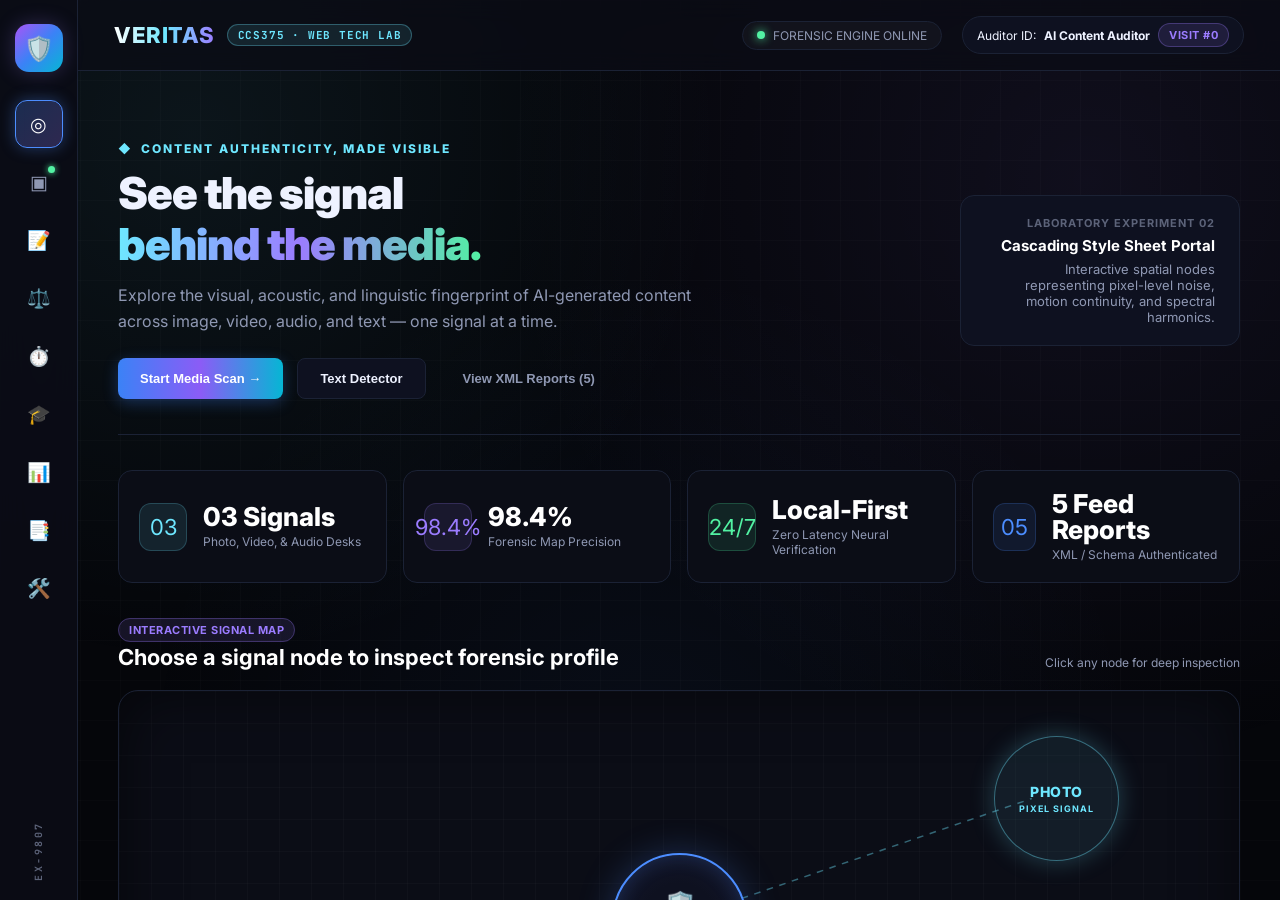
==== index.html @ 81be684f "Initial commit: Veritas AI Content Verification & Authenticity Platform" ====
<!DOCTYPE html>
<html lang="en">
<head>
    <meta charset="UTF-8">
    <meta name="viewport" content="width=device-width, initial-scale=1.0">
    <title>VERITAS — AI Content Verification & Authenticity Platform</title>
    <!-- Inter Font -->
    <link rel="preconnect" href="https://fonts.googleapis.com">
    <link rel="preconnect" href="https://fonts.gstatic.com" crossorigin>
    <link href="https://fonts.googleapis.com/css2?family=Inter:wght@300;400;500;600;700;800;900&family=JetBrains+Mono:wght@400;600&display=swap" rel="stylesheet">
    <style>
        :root {
            --bg: #05060a;
            --panel: #0b0d16;
            --panel-2: #0e1120;
            --panel-3: #141829;
            --border: #1b2235;
            --border-hover: #2e3856;
            --text: #eef2ff;
            --muted: #8f98b3;
            --muted-dark: #5c6379;
            --cyan: #6ee7ff;
            --cyan-glow: rgba(110, 231, 255, 0.25);
            --purple: #9b7cff;
            --purple-glow: rgba(155, 124, 255, 0.25);
            --blue: #4c8dff;
            --blue-glow: rgba(76, 141, 255, 0.25);
            --green: #52f2a3;
            --green-glow: rgba(82, 242, 163, 0.25);
            --red: #ff5c7a;
            --red-glow: rgba(255, 92, 122, 0.25);
            --yellow: #f59e0b;
            --radius-sm: 8px;
            --radius-md: 14px;
            --radius-lg: 20px;
            --font-sans: 'Inter', -apple-system, BlinkMacSystemFont, sans-serif;
            --font-mono: 'JetBrains Mono', monospace;
        }

        * {
            box-sizing: border-box;
            margin: 0;
            padding: 0;
        }

        html, body {
            height: 100%;
            background-color: var(--bg);
            color: var(--text);
            font-family: var(--font-sans);
            overflow-x: hidden;
            scroll-behavior: smooth;
        }

        /* Ambient Glow & Grid Background */
        body::before {
            content: '';
            position: fixed;
            inset: 0;
            pointer-events: none;
            background: 
                radial-gradient(circle at 15% 15%, rgba(110, 231, 255, 0.07) 0%, transparent 40%),
                radial-gradient(circle at 85% 20%, rgba(155, 124, 255, 0.08) 0%, transparent 45%),
                radial-gradient(circle at 50% 85%, rgba(76, 141, 255, 0.06) 0%, transparent 50%),
                linear-gradient(rgba(255, 255, 255, 0.015) 1px, transparent 1px),
                linear-gradient(90deg, rgba(255, 255, 255, 0.015) 1px, transparent 1px);
            background-size: 100% 100%, 100% 100%, 100% 100%, 40px 40px, 40px 40px;
            z-index: 0;
        }

        /* App Container Layout */
        .app-layout {
            display: flex;
            min-height: 100vh;
            position: relative;
            z-index: 1;
        }

        /* Sidebar Navigation Rail */
        .sidebar-rail {
            width: 78px;
            background: rgba(11, 13, 22, 0.92);
            backdrop-filter: blur(16px);
            border-right: 1px solid var(--border);
            display: flex;
            flex-direction: column;
            align-items: center;
            padding: 24px 0 20px;
            position: sticky;
            top: 0;
            height: 100vh;
            z-index: 100;
            transition: width 0.3s cubic-bezier(0.4, 0, 0.2, 1);
        }

        .sidebar-logo {
            width: 48px;
            height: 48px;
            border-radius: 14px;
            background: linear-gradient(135deg, #a855f7, #3b82f6, #06b6d4);
            display: flex;
            align-items: center;
            justify-content: center;
            font-size: 24px;
            box-shadow: 0 0 20px var(--purple-glow);
            margin-bottom: 28px;
            cursor: pointer;
            transition: transform 0.2s ease, box-shadow 0.2s ease;
        }

        .sidebar-logo:hover {
            transform: scale(1.06);
            box-shadow: 0 0 26px var(--cyan-glow);
        }

        .nav-items {
            display: flex;
            flex-direction: column;
            gap: 10px;
            width: 100%;
            align-items: center;
        }

        .nav-btn {
            width: 48px;
            height: 48px;
            border-radius: 12px;
            border: 1px solid transparent;
            background: transparent;
            color: var(--muted);
            display: flex;
            align-items: center;
            justify-content: center;
            font-size: 19px;
            cursor: pointer;
            position: relative;
            transition: all 0.2s ease;
        }

        .nav-btn:hover {
            color: var(--cyan);
            background: rgba(110, 231, 255, 0.08);
            border-color: rgba(110, 231, 255, 0.2);
        }

        .nav-btn.active {
            color: #fff;
            background: linear-gradient(135deg, rgba(76, 141, 255, 0.25), rgba(155, 124, 255, 0.25));
            border-color: var(--blue);
            box-shadow: 0 0 15px rgba(76, 141, 255, 0.35);
        }

        .nav-btn .tooltip {
            position: absolute;
            left: 64px;
            background: var(--panel-2);
            color: var(--text);
            padding: 6px 12px;
            font-size: 12px;
            font-weight: 600;
            border-radius: 6px;
            border: 1px solid var(--border);
            white-space: nowrap;
            pointer-events: none;
            opacity: 0;
            transform: translateX(-8px);
            transition: opacity 0.2s ease, transform 0.2s ease;
            box-shadow: 0 6px 18px rgba(0, 0, 0, 0.5);
            z-index: 1000;
        }

        .nav-btn:hover .tooltip {
            opacity: 1;
            transform: translateX(0);
        }

        .nav-btn .badge-dot {
            position: absolute;
            top: 7px;
            right: 7px;
            width: 7px;
            height: 7px;
            border-radius: 50%;
            background: var(--green);
            box-shadow: 0 0 6px var(--green);
        }

        .sidebar-bottom {
            margin-top: auto;
            display: flex;
            flex-direction: column;
            align-items: center;
            gap: 14px;
        }

        .code-tag {
            writing-mode: vertical-rl;
            font-size: 10px;
            font-family: var(--font-mono);
            letter-spacing: 2.5px;
            color: var(--muted-dark);
            font-weight: 700;
            transform: rotate(180deg);
        }

        /* Main Viewport */
        .main-content {
            flex: 1;
            display: flex;
            flex-direction: column;
            overflow-y: auto;
            height: 100vh;
        }

        /* Top Header Navigation */
        .top-navbar {
            padding: 16px 36px;
            background: rgba(11, 13, 22, 0.75);
            backdrop-filter: blur(12px);
            border-bottom: 1px solid var(--border);
            display: flex;
            align-items: center;
            justify-content: space-between;
            position: sticky;
            top: 0;
            z-index: 50;
        }

        .brand-title {
            display: flex;
            align-items: center;
            gap: 12px;
        }

        .brand-title h1 {
            font-size: 22px;
            font-weight: 800;
            letter-spacing: 0.5px;
            background: linear-gradient(90deg, #fff, var(--cyan), var(--purple));
            -webkit-background-clip: text;
            -webkit-text-fill-color: transparent;
        }

        .brand-title .badge-lab {
            font-size: 11px;
            font-family: var(--font-mono);
            background: rgba(110, 231, 255, 0.1);
            color: var(--cyan);
            border: 1px solid rgba(110, 231, 255, 0.3);
            border-radius: 20px;
            padding: 3px 10px;
            font-weight: 700;
            letter-spacing: 0.8px;
        }

        .header-stats {
            display: flex;
            align-items: center;
            gap: 20px;
        }

        .live-status {
            display: flex;
            align-items: center;
            gap: 8px;
            font-size: 12px;
            color: var(--muted);
            background: rgba(255, 255, 255, 0.03);
            border: 1px solid var(--border);
            padding: 6px 14px;
            border-radius: 20px;
        }

        .status-pulsing {
            width: 8px;
            height: 8px;
            border-radius: 50%;
            background: var(--green);
            box-shadow: 0 0 10px var(--green);
            animation: pulse-ring 2s infinite;
        }

        @keyframes pulse-ring {
            0% { transform: scale(0.95); box-shadow: 0 0 0 0 rgba(82, 242, 163, 0.7); }
            70% { transform: scale(1.1); box-shadow: 0 0 0 8px rgba(82, 242, 163, 0); }
            100% { transform: scale(0.95); box-shadow: 0 0 0 0 rgba(82, 242, 163, 0); }
        }

        .session-pill {
            display: flex;
            align-items: center;
            gap: 8px;
            font-size: 12px;
            color: var(--text);
            background: var(--panel-2);
            border: 1px solid var(--border);
            padding: 6px 14px;
            border-radius: 20px;
            cursor: pointer;
            transition: all 0.2s ease;
        }

        .session-pill:hover {
            border-color: var(--purple);
            color: var(--purple);
        }

        /* View Content Container */
        .content-body {
            flex: 1;
            padding: 30px 40px 60px;
            max-width: 1400px;
            width: 100%;
            margin: 0 auto;
        }

        /* Section Visibility Toggle */
        .view-section {
            display: none;
            animation: fadeIn 0.3s cubic-bezier(0.4, 0, 0.2, 1);
        }

        .view-section.active {
            display: block;
        }

        @keyframes fadeIn {
            from { opacity: 0; transform: translateY(8px); }
            to { opacity: 1; transform: translateY(0); }
        }

        /* Reusable UI Components */
        .card {
            background: var(--panel);
            border: 1px solid var(--border);
            border-radius: var(--radius-lg);
            padding: 26px;
            position: relative;
            box-shadow: 0 15px 35px rgba(0, 0, 0, 0.35);
            transition: border-color 0.2s ease, transform 0.2s ease;
        }

        .card:hover {
            border-color: var(--border-hover);
        }

        .card-header {
            display: flex;
            align-items: center;
            justify-content: space-between;
            margin-bottom: 20px;
        }

        .card-title {
            font-size: 18px;
            font-weight: 700;
            color: #fff;
            display: flex;
            align-items: center;
            gap: 10px;
        }

        .tag-pill {
            font-size: 11px;
            font-weight: 700;
            padding: 4px 10px;
            border-radius: 20px;
            text-transform: uppercase;
            letter-spacing: 0.5px;
        }

        .tag-pill.cyan { background: rgba(110, 231, 255, 0.12); color: var(--cyan); border: 1px solid rgba(110, 231, 255, 0.3); }
        .tag-pill.purple { background: rgba(155, 124, 255, 0.12); color: var(--purple); border: 1px solid rgba(155, 124, 255, 0.3); }
        .tag-pill.green { background: rgba(82, 242, 163, 0.12); color: var(--green); border: 1px solid rgba(82, 242, 163, 0.3); }
        .tag-pill.red { background: rgba(255, 92, 122, 0.12); color: var(--red); border: 1px solid rgba(255, 92, 122, 0.3); }

        .btn {
            display: inline-flex;
            align-items: center;
            justify-content: center;
            gap: 8px;
            padding: 12px 22px;
            border-radius: var(--radius-sm);
            font-size: 13px;
            font-weight: 700;
            cursor: pointer;
            transition: all 0.2s ease;
            text-decoration: none;
            border: none;
        }

        .btn-primary {
            background: linear-gradient(90deg, #3b82f6, #8b5cf6, #06b6d4);
            color: #fff;
            box-shadow: 0 4px 15px rgba(59, 130, 246, 0.3);
        }

        .btn-primary:hover {
            transform: translateY(-2px);
            box-shadow: 0 6px 20px rgba(59, 130, 246, 0.45);
        }

        .btn-secondary {
            background: var(--panel-2);
            color: var(--text);
            border: 1px solid var(--border);
        }

        .btn-secondary:hover {
            background: var(--panel-3);
            border-color: var(--muted);
        }

        .btn-ghost {
            background: transparent;
            color: var(--muted);
            border: 1px solid transparent;
        }

        .btn-ghost:hover {
            color: var(--text);
            background: rgba(255, 255, 255, 0.05);
        }

        /* -------------------------------------------------------------
           VIEW 1: OVERVIEW & INTERACTIVE SIGNAL MAP (Ex 2 & Ex 1)
        ------------------------------------------------------------- */
        .hero-banner {
            display: flex;
            justify-content: space-between;
            align-items: center;
            padding: 40px 0 35px;
            border-bottom: 1px solid var(--border);
            margin-bottom: 35px;
        }

        .hero-text .eyebrow {
            font-size: 12px;
            font-weight: 800;
            color: var(--cyan);
            letter-spacing: 2px;
            text-transform: uppercase;
            margin-bottom: 12px;
            display: flex;
            align-items: center;
            gap: 8px;
        }

        .hero-text h2 {
            font-size: 44px;
            font-weight: 900;
            line-height: 1.15;
            letter-spacing: -1px;
            margin-bottom: 14px;
        }

        .hero-text h2 .grad-text {
            background: linear-gradient(90deg, var(--cyan), var(--purple), var(--green));
            -webkit-background-clip: text;
            -webkit-text-fill-color: transparent;
        }

        .hero-text p {
            color: var(--muted);
            font-size: 16px;
            max-width: 580px;
            line-height: 1.6;
            margin-bottom: 24px;
        }

        .hero-actions {
            display: flex;
            gap: 14px;
        }

        .hero-widget {
            background: var(--panel-2);
            border: 1px solid var(--border);
            border-radius: var(--radius-md);
            padding: 20px 24px;
            text-align: right;
            max-width: 280px;
        }

        .hero-widget .widget-label {
            font-size: 11px;
            font-weight: 700;
            color: var(--muted-dark);
            text-transform: uppercase;
            letter-spacing: 1px;
        }

        .hero-widget p {
            font-size: 13px;
            color: var(--muted);
            margin-top: 6px;
        }

        /* Stats Grid */
        .stats-ribbon {
            display: grid;
            grid-template-columns: repeat(4, 1fr);
            gap: 16px;
            margin-bottom: 35px;
        }

        .stat-box {
            background: var(--panel);
            border: 1px solid var(--border);
            border-radius: var(--radius-md);
            padding: 20px;
            display: flex;
            align-items: center;
            gap: 16px;
        }

        .stat-icon {
            width: 48px;
            height: 48px;
            border-radius: 12px;
            display: flex;
            align-items: center;
            justify-content: center;
            font-size: 22px;
        }

        .stat-icon.cyan { background: rgba(110, 231, 255, 0.1); color: var(--cyan); border: 1px solid rgba(110, 231, 255, 0.2); }
        .stat-icon.purple { background: rgba(155, 124, 255, 0.1); color: var(--purple); border: 1px solid rgba(155, 124, 255, 0.2); }
        .stat-icon.green { background: rgba(82, 242, 163, 0.1); color: var(--green); border: 1px solid rgba(82, 242, 163, 0.2); }
        .stat-icon.blue { background: rgba(76, 141, 255, 0.1); color: var(--blue); border: 1px solid rgba(76, 141, 255, 0.2); }

        .stat-info .stat-num {
            font-size: 26px;
            font-weight: 800;
            color: #fff;
            line-height: 1;
        }

        .stat-info .stat-desc {
            font-size: 12px;
            color: var(--muted);
            margin-top: 4px;
        }

        /* Interactive Signal Map Container */
        .map-section {
            margin-bottom: 40px;
        }

        .map-header {
            display: flex;
            justify-content: space-between;
            align-items: flex-end;
            margin-bottom: 20px;
        }

        .map-frame {
            height: 460px;
            background: var(--panel);
            border: 1px solid var(--border);
            border-radius: var(--radius-lg);
            position: relative;
            overflow: hidden;
            background-image: 
                linear-gradient(rgba(255, 255, 255, 0.02) 1px, transparent 1px),
                linear-gradient(90deg, rgba(255, 255, 255, 0.02) 1px, transparent 1px);
            background-size: 32px 32px;
            box-shadow: inset 0 0 60px rgba(0, 0, 0, 0.6);
        }

        /* SVG Connection Lines */
        .map-svg-lines {
            position: absolute;
            inset: 0;
            width: 100%;
            height: 100%;
            pointer-events: none;
        }

        .signal-link {
            stroke-dasharray: 6 6;
            animation: dashMove 25s linear infinite;
        }

        @keyframes dashMove {
            to { stroke-dashoffset: -300; }
        }

        /* Interactive Map Nodes */
        .map-node {
            position: absolute;
            border-radius: 50%;
            display: flex;
            flex-direction: column;
            align-items: center;
            justify-content: center;
            text-align: center;
            cursor: pointer;
            transition: all 0.3s cubic-bezier(0.4, 0, 0.2, 1);
            user-select: none;
            z-index: 10;
        }

        .map-node:hover {
            transform: scale(1.1);
        }

        .map-node strong {
            font-size: 14px;
            font-weight: 800;
            letter-spacing: 0.5px;
        }

        .map-node small {
            font-size: 9px;
            text-transform: uppercase;
            font-weight: 700;
            letter-spacing: 1px;
            margin-top: 3px;
        }

        /* Veritas AI Core Node */
        .node-core {
            width: 135px;
            height: 135px;
            left: calc(50% - 67px);
            top: calc(50% - 67px);
            background: radial-gradient(circle, var(--panel-2) 40%, #151930 100%);
            border: 2px solid var(--blue);
            box-shadow: 0 0 35px var(--blue-glow), inset 0 0 20px rgba(76, 141, 255, 0.2);
        }

        .node-core .core-icon {
            font-size: 26px;
            margin-bottom: 2px;
        }

        .node-photo {
            width: 125px;
            height: 125px;
            top: 45px;
            right: 120px;
            background: rgba(110, 231, 255, 0.08);
            border: 1px solid rgba(110, 231, 255, 0.4);
            color: var(--cyan);
            box-shadow: 0 0 25px var(--cyan-glow);
        }

        .node-video {
            width: 125px;
            height: 125px;
            bottom: 60px;
            left: 100px;
            background: rgba(155, 124, 255, 0.08);
            border: 1px solid rgba(155, 124, 255, 0.4);
            color: var(--purple);
            box-shadow: 0 0 25px var(--purple-glow);
        }

        .node-audio {
            width: 125px;
            height: 125px;
            bottom: 55px;
            right: 160px;
            background: rgba(82, 242, 163, 0.08);
            border: 1px solid rgba(82, 242, 163, 0.4);
            color: var(--green);
            box-shadow: 0 0 25px var(--green-glow);
        }

        .map-legend {
            position: absolute;
            bottom: 16px;
            left: 20px;
            background: rgba(14, 17, 32, 0.85);
            backdrop-filter: blur(8px);
            border: 1px solid var(--border);
            padding: 8px 16px;
            border-radius: var(--radius-sm);
            font-size: 11px;
            color: var(--muted);
            display: flex;
            gap: 16px;
            align-items: center;
        }

        .legend-item {
            display: flex;
            align-items: center;
            gap: 6px;
        }

        .legend-dot {
            width: 8px;
            height: 8px;
            border-radius: 50%;
        }

        /* Signal Trail / Archive Table */
        .archive-table {
            width: 100%;
            border-collapse: collapse;
            font-size: 13px;
        }

        .archive-table th {
            text-align: left;
            padding: 14px 16px;
            color: var(--muted);
            font-size: 11px;
            text-transform: uppercase;
            letter-spacing: 1px;
            border-bottom: 1px solid var(--border);
            background: rgba(255, 255, 255, 0.02);
        }

        .archive-table td {
            padding: 14px 16px;
            border-bottom: 1px solid rgba(255, 255, 255, 0.04);
            color: var(--text);
        }

        .archive-table tr:hover td {
            background: rgba(255, 255, 255, 0.025);
        }

        /* -------------------------------------------------------------
           VIEW 2: MULTIMODAL MEDIA SCANNER (Ex 1)
        ------------------------------------------------------------- */
        .scanner-grid {
            display: grid;
            grid-template-columns: 1.1fr 0.9fr;
            gap: 28px;
        }

        .upload-dropzone {
            border: 2px dashed #283149;
            border-radius: var(--radius-lg);
            padding: 40px 24px;
            text-align: center;
            cursor: pointer;
            transition: all 0.2s ease;
            background: rgba(255, 255, 255, 0.015);
        }

        .upload-dropzone:hover, .upload-dropzone.dragover {
            border-color: var(--cyan);
            background: rgba(110, 231, 255, 0.03);
        }

        .dropzone-icon {
            font-size: 42px;
            color: var(--cyan);
            margin-bottom: 14px;
        }

        .quick-samples {
            display: flex;
            gap: 10px;
            justify-content: center;
            margin-top: 20px;
            flex-wrap: wrap;
        }

        .sample-btn {
            background: var(--panel-2);
            border: 1px solid var(--border);
            color: var(--muted);
            padding: 6px 12px;
            border-radius: 8px;
            font-size: 12px;
            cursor: pointer;
            transition: all 0.2s ease;
        }

        .sample-btn:hover {
            color: #fff;
            border-color: var(--cyan);
        }

        .media-preview-box {
            margin-top: 24px;
            background: #000;
            border-radius: var(--radius-md);
            overflow: hidden;
            position: relative;
            min-height: 220px;
            display: flex;
            align-items: center;
            justify-content: center;
            border: 1px solid var(--border);
        }

        .media-preview-box img, .media-preview-box video {
            max-width: 100%;
            max-height: 320px;
            object-fit: contain;
        }

        .forensic-overlay-filter {
            position: absolute;
            inset: 0;
            pointer-events: none;
            mix-blend-mode: difference;
            opacity: 0;
            transition: opacity 0.3s ease;
        }

        .forensic-overlay-filter.active {
            opacity: 0.85;
        }

        .filter-toggles {
            display: flex;
            gap: 8px;
            margin-top: 12px;
        }

        .filter-toggle-btn {
            font-size: 11px;
            padding: 4px 10px;
            border-radius: 6px;
            background: var(--panel-2);
            border: 1px solid var(--border);
            color: var(--muted);
            cursor: pointer;
        }

        .filter-toggle-btn.active {
            background: var(--blue);
            color: #fff;
            border-color: var(--blue);
        }

        /* Scanner Result Card */
        .scanner-meter-wrap {
            margin-bottom: 24px;
        }

        .meter-label-row {
            display: flex;
            justify-content: space-between;
            margin-bottom: 8px;
            font-size: 13px;
            font-weight: 700;
        }

        .meter-bar-track {
            height: 12px;
            background: #171c2b;
            border-radius: 20px;
            overflow: hidden;
            position: relative;
        }

        .meter-bar-fill {
            height: 100%;
            width: 0%;
            background: linear-gradient(90deg, var(--green), var(--cyan), var(--purple), var(--red));
            transition: width 1.2s cubic-bezier(0.4, 0, 0.2, 1);
            border-radius: 20px;
        }

        .forensic-kpi-grid {
            display: grid;
            grid-template-columns: repeat(3, 1fr);
            gap: 14px;
            margin-bottom: 22px;
        }

        .forensic-kpi {
            background: var(--panel-2);
            border: 1px solid var(--border);
            border-radius: var(--radius-sm);
            padding: 14px;
            text-align: center;
        }

        .forensic-kpi small {
            font-size: 11px;
            color: var(--muted);
            display: block;
            margin-bottom: 4px;
        }

        .forensic-kpi strong {
            font-size: 20px;
            font-weight: 800;
            color: #fff;
        }

        .verdict-alert-box {
            padding: 16px;
            border-radius: var(--radius-md);
            font-size: 13px;
            font-weight: 700;
            display: flex;
            align-items: center;
            gap: 12px;
            border: 1px solid transparent;
        }

        .verdict-alert-box.danger {
            background: rgba(255, 92, 122, 0.1);
            color: var(--red);
            border-color: rgba(255, 92, 122, 0.3);
        }

        .verdict-alert-box.success {
            background: rgba(82, 242, 163, 0.1);
            color: var(--green);
            border-color: rgba(82, 242, 163, 0.3);
        }

        /* -------------------------------------------------------------
           VIEW 3: DHTML CLIENT-SIDE AI TEXT DETECTOR (Ex 3)
        ------------------------------------------------------------- */
        .detector-layout {
            display: grid;
            grid-template-columns: 1.15fr 0.85fr;
            gap: 28px;
        }

        .dhtml-textarea {
            width: 100%;
            height: 280px;
            background: linear-gradient(180deg, #070914, #0b0e1f);
            border: 1.5px solid var(--border);
            border-radius: var(--radius-md);
            padding: 18px;
            color: var(--text);
            font-family: var(--font-sans);
            font-size: 14px;
            line-height: 1.65;
            resize: none;
            outline: none;
            transition: border-color 0.2s ease, box-shadow 0.2s ease;
        }

        .dhtml-textarea:focus {
            border-color: var(--purple);
            box-shadow: 0 0 20px var(--purple-glow);
        }

        .counter-strip {
            display: flex;
            justify-content: space-between;
            margin: 12px 0 18px;
            background: var(--panel-2);
            border: 1px solid var(--border);
            border-radius: var(--radius-sm);
            padding: 10px 16px;
            font-size: 12px;
            color: var(--muted);
        }

        .counter-strip b {
            color: var(--cyan);
        }

        /* Circular Conic Gauge from Ex 3 */
        .conic-gauge-wrap {
            display: flex;
            align-items: center;
            gap: 24px;
            padding: 10px 0 24px;
            border-bottom: 1px solid var(--border);
            margin-bottom: 20px;
        }

        .gauge-circle {
            width: 140px;
            height: 140px;
            border-radius: 50%;
            display: grid;
            place-items: center;
            position: relative;
            background: conic-gradient(var(--purple) 0 28%, var(--blue) 28% 68%, var(--green) 68% 100%);
            box-shadow: 0 0 25px rgba(59, 130, 246, 0.25);
            flex-shrink: 0;
            transition: background 0.8s ease;
        }

        .gauge-circle::after {
            content: '';
            position: absolute;
            width: 102px;
            height: 102px;
            border-radius: 50%;
            background: var(--panel);
            box-shadow: inset 0 0 15px rgba(0, 0, 0, 0.8);
        }

        .gauge-inner-text {
            position: relative;
            z-index: 2;
            text-align: center;
        }

        .gauge-inner-text strong {
            font-size: 26px;
            font-weight: 900;
            color: #fff;
            display: block;
        }

        .gauge-inner-text span {
            font-size: 9px;
            font-weight: 800;
            color: var(--purple);
            letter-spacing: 1px;
        }

        .gauge-score-bars {
            flex: 1;
            display: flex;
            flex-direction: column;
            gap: 14px;
        }

        .bar-score-row {
            display: flex;
            flex-direction: column;
            gap: 6px;
        }

        .bar-score-meta {
            display: flex;
            justify-content: space-between;
            font-size: 12px;
            font-weight: 700;
        }

        .bar-pill-track {
            height: 8px;
            background: #171c2b;
            border-radius: 10px;
            overflow: hidden;
        }

        .bar-pill-fill {
            height: 100%;
            border-radius: 10px;
            transition: width 0.8s cubic-bezier(0.4, 0, 0.2, 1);
        }

        .bar-pill-fill.ai {
            background: linear-gradient(90deg, var(--purple), var(--blue));
            width: 68%;
        }

        .bar-pill-fill.human {
            background: linear-gradient(90deg, var(--green), #34d399);
            width: 32%;
        }

        /* -------------------------------------------------------------
           VIEW 4: ENTERPRISE AUDIT & SERVLET VERIFICATION (Ex 5A)
        ------------------------------------------------------------- */
        .form-row {
            display: grid;
            grid-template-columns: 1fr 1fr;
            gap: 16px;
            margin-bottom: 16px;
        }

        .input-group {
            display: flex;
            flex-direction: column;
            gap: 6px;
        }

        .input-group label {
            font-size: 12px;
            font-weight: 700;
            color: var(--muted);
            text-transform: uppercase;
            letter-spacing: 0.5px;
        }

        .text-input, .select-input {
            background: var(--panel-2);
            border: 1px solid var(--border);
            border-radius: var(--radius-sm);
            padding: 12px 14px;
            color: var(--text);
            font-family: var(--font-sans);
            font-size: 14px;
            outline: none;
            transition: border-color 0.2s ease;
        }

        .text-input:focus, .select-input:focus {
            border-color: var(--cyan);
        }

        .radio-options-row {
            display: flex;
            gap: 20px;
            padding: 8px 0;
        }

        .radio-label {
            display: flex;
            align-items: center;
            gap: 8px;
            font-size: 13px;
            cursor: pointer;
            color: var(--text);
        }

        /* Official Forensic Report Card (Matching Screenshot Page 34) */
        .audit-certificate {
            background: #fff;
            color: #172554;
            border-radius: var(--radius-md);
            padding: 24px 30px;
            box-shadow: 0 10px 30px rgba(0, 0, 0, 0.4);
            margin-top: 24px;
            display: none;
        }

        .audit-cert-header {
            display: flex;
            align-items: center;
            justify-content: space-between;
            padding: 14px 20px;
            background: #1e3a8a;
            color: #fff;
            border-radius: 8px;
            margin-bottom: 20px;
        }

        .cert-brand-badge {
            background: #0284c7;
            padding: 6px 14px;
            border-radius: 6px;
            font-weight: 900;
            letter-spacing: 1px;
            font-size: 14px;
        }

        .cert-grid {
            display: grid;
            grid-template-columns: 1fr 1fr;
            gap: 12px 30px;
            margin-bottom: 20px;
            font-size: 13px;
            padding: 15px;
            background: #f8fafc;
            border-radius: 8px;
            border: 1px solid #e2e8f0;
        }

        .cert-kpis-row {
            display: grid;
            grid-template-columns: repeat(4, 1fr);
            gap: 12px;
            margin-bottom: 20px;
        }

        .cert-kpi-card {
            padding: 14px;
            border-radius: 8px;
            text-align: center;
        }

        .cert-kpi-card.green { background: #ecfdf5; border: 1px solid #a7f3d0; color: #065f46; }
        .cert-kpi-card.blue { background: #eff6ff; border: 1px solid #bfdbfe; color: #1e40af; }
        .cert-kpi-card.amber { background: #fffbeb; border: 1px solid #fde68a; color: #92400e; }
        .cert-kpi-card.purple { background: #faf5ff; border: 1px solid #e9d5ff; color: #6b21a8; }

        .cert-verdict-banner {
            padding: 14px;
            border-radius: 8px;
            font-weight: 800;
            font-size: 14px;
            display: flex;
            align-items: center;
            gap: 10px;
        }

        .cert-verdict-banner.pass {
            background: #ecfdf5;
            border: 1.5px solid #10b981;
            color: #065f46;
        }

        .cert-verdict-banner.fail {
            background: #fef2f2;
            border: 1.5px solid #ef4444;
            color: #991b1b;
        }

        /* -------------------------------------------------------------
           VIEW 5: SESSION TRACKING (Ex 5B)
        ------------------------------------------------------------- */
        .session-card-container {
            max-width: 680px;
            margin: 20px auto;
        }

        .session-table {
            width: 100%;
            border-collapse: collapse;
            margin: 20px 0;
            background: var(--panel-2);
            border-radius: var(--radius-sm);
            overflow: hidden;
            border: 1px solid var(--border);
        }

        .session-table th {
            background: var(--panel-3);
            padding: 14px;
            color: var(--text);
            text-align: left;
            font-size: 13px;
            border-bottom: 1px solid var(--border);
        }

        .session-table td {
            padding: 14px;
            border-bottom: 1px solid var(--border);
            font-size: 13px;
        }

        /* -------------------------------------------------------------
           VIEW 6: EXAMINATION PORTAL (Ex 6A)
        ------------------------------------------------------------- */
        .exam-container {
            max-width: 820px;
            margin: 0 auto;
        }

        .question-card {
            background: var(--panel-2);
            border: 1px solid var(--border);
            border-radius: var(--radius-md);
            padding: 20px;
            margin-bottom: 20px;
            transition: border-color 0.2s ease;
        }

        .question-card:hover {
            border-color: var(--blue);
        }

        .question-title {
            font-size: 15px;
            font-weight: 700;
            color: #fff;
            margin-bottom: 14px;
            line-height: 1.5;
        }

        .option-item {
            display: flex;
            align-items: flex-start;
            gap: 12px;
            padding: 10px 14px;
            border-radius: 8px;
            background: rgba(255, 255, 255, 0.02);
            margin-bottom: 8px;
            cursor: pointer;
            border: 1px solid transparent;
            transition: all 0.2s ease;
        }

        .option-item:hover {
            background: rgba(255, 255, 255, 0.05);
            border-color: rgba(255, 255, 255, 0.1);
        }

        .option-item input[type="radio"] {
            margin-top: 3px;
        }

        /* Certificate Award Box */
        .exam-result-box {
            display: none;
            background: linear-gradient(145deg, var(--panel-2), var(--panel));
            border: 2px solid var(--cyan);
            border-radius: var(--radius-lg);
            padding: 35px;
            text-align: center;
            margin-top: 24px;
            box-shadow: 0 0 35px var(--cyan-glow);
        }

        /* -------------------------------------------------------------
           VIEW 7: STUDENT MARK LIST REGISTRY (Ex 6B)
        ------------------------------------------------------------- */
        .marklist-container {
            max-width: 760px;
            margin: 0 auto;
        }

        .search-reg-box {
            display: flex;
            gap: 12px;
            margin-bottom: 26px;
        }

        .student-result-card {
            background: #fff;
            color: #2c3e50;
            border-radius: var(--radius-md);
            padding: 30px;
            box-shadow: 0 10px 30px rgba(0, 0, 0, 0.5);
            margin-top: 20px;
            display: none;
        }

        .student-result-card h2 {
            color: #2c3e50;
            text-align: center;
            font-size: 22px;
            margin-bottom: 6px;
        }

        .student-result-card h3 {
            color: #1565c0;
            text-align: center;
            font-size: 15px;
            margin-bottom: 20px;
        }

        .student-table {
            width: 100%;
            border-collapse: collapse;
            margin-bottom: 20px;
        }

        .student-table th {
            background: #2c3e50;
            color: #fff;
            padding: 12px 16px;
            text-align: left;
            width: 40%;
        }

        .student-table td {
            padding: 12px 16px;
            border: 1px solid #ddd;
            font-weight: 600;
        }

        /* -------------------------------------------------------------
           VIEW 8: XML / XSLT INTELLIGENCE REPORTS (Ex 7)
        ------------------------------------------------------------- */
        .reports-controls {
            display: flex;
            justify-content: space-between;
            align-items: center;
            margin-bottom: 24px;
            flex-wrap: wrap;
            gap: 14px;
        }

        .toggle-view-pills {
            display: flex;
            background: var(--panel-2);
            border: 1px solid var(--border);
            border-radius: 8px;
            padding: 4px;
            gap: 4px;
        }

        .view-pill {
            padding: 6px 14px;
            font-size: 12px;
            font-weight: 700;
            border-radius: 6px;
            background: transparent;
            color: var(--muted);
            border: none;
            cursor: pointer;
            transition: all 0.2s ease;
        }

        .view-pill.active {
            background: var(--blue);
            color: #fff;
        }

        /* XML CSS Cards View (Styled exactly like verification.css) */
        .xml-css-feed {
            background-color: #eef5ff;
            padding: 25px;
            border-radius: var(--radius-lg);
            font-family: Arial, sans-serif;
            color: #222;
        }

        .xml-report-card {
            background-color: white;
            border: 2px solid #2c3e50;
            border-radius: 12px;
            margin: 20px auto;
            padding: 24px;
            width: 92%;
            box-shadow: 0px 4px 10px #999999;
        }

        .xml-reportno {
            display: inline-block;
            background-color: #2c3e50;
            color: white;
            padding: 8px 18px;
            font-size: 18pt;
            font-weight: bold;
            border-radius: 8px;
            margin-bottom: 12px;
        }

        .xml-title {
            display: block;
            color: #222222;
            font-size: 18pt;
            font-weight: bold;
            margin: 10px 0;
            line-height: 1.3;
        }

        .xml-category {
            display: inline-block;
            color: #1565c0;
            font-size: 14pt;
            font-weight: 700;
            margin: 6px 0;
            background: #e3f2fd;
            padding: 3px 12px;
            border-radius: 14px;
        }

        .xml-score {
            display: block;
            color: #1565c0;
            font-size: 14pt;
            margin: 8px 0;
            font-weight: 600;
        }

        .xml-time {
            display: block;
            color: #d32f2f;
            font-size: 14pt;
            font-weight: bold;
            margin: 6px 0;
        }

        .xml-author {
            display: block;
            background-color: #f3f6fa;
            border-left: 5px solid #2c3e50;
            padding: 14px 18px;
            margin-top: 15px;
            border-radius: 6px;
        }

        .xml-authorname {
            display: block;
            color: #6a1b9a;
            font-size: 15pt;
            font-weight: bold;
            margin-bottom: 4px;
        }

        .xml-designation {
            display: block;
            color: #00897b;
            font-size: 13pt;
            font-weight: 600;
            margin-bottom: 4px;
        }

        .xml-contact {
            display: block;
            color: #795548;
            font-size: 12pt;
        }

        /* -------------------------------------------------------------
           MODALS & FLOATING DIALOGS
        ------------------------------------------------------------- */
        .modal-backdrop {
            position: fixed;
            inset: 0;
            background: rgba(0, 0, 0, 0.75);
            backdrop-filter: blur(8px);
            display: none;
            align-items: center;
            justify-content: center;
            z-index: 1000;
            padding: 20px;
        }

        .modal-box {
            background: var(--panel);
            border: 1px solid var(--border);
            border-radius: var(--radius-lg);
            width: 100%;
            max-width: 620px;
            padding: 30px;
            box-shadow: 0 25px 50px rgba(0, 0, 0, 0.5);
            animation: modalPop 0.25s ease;
        }

        @keyframes modalPop {
            from { transform: scale(0.92); opacity: 0; }
            to { transform: scale(1); opacity: 1; }
        }

        /* Responsive Layout Tweaks */
        @media (max-width: 1024px) {
            .scanner-grid, .detector-layout, .hero-banner {
                grid-template-columns: 1fr;
                flex-direction: column;
            }
            .hero-widget {
                margin-top: 20px;
                text-align: left;
            }
            .stats-ribbon {
                grid-template-columns: repeat(2, 1fr);
            }
        }

        @media (max-width: 768px) {
            .sidebar-rail {
                width: 60px;
            }
            .top-navbar {
                padding: 14px 20px;
            }
            .content-body {
                padding: 20px;
            }
            .stats-ribbon {
                grid-template-columns: 1fr;
            }
            .form-row {
                grid-template-columns: 1fr;
            }
            .conic-gauge-wrap {
                flex-direction: column;
            }
        }
    </style>
</head>
<body>

    <div class="app-layout">
        <!-- Sidebar Navigation Rail -->
        <nav class="sidebar-rail">
            <div class="sidebar-logo" onclick="switchView('overview')" title="Veritas AI Platform">
                🛡️
            </div>

            <div class="nav-items">
                <button class="nav-btn active" data-view="overview" onclick="switchView('overview')">
                    ◎
                    <span class="tooltip">Overview & Signal Map (Ex 2)</span>
                </button>
                <button class="nav-btn" data-view="scanner" onclick="switchView('scanner')">
                    ▣
                    <span class="badge-dot"></span>
                    <span class="tooltip">Media Signal Scanner (Ex 1)</span>
                </button>
                <button class="nav-btn" data-view="detector" onclick="switchView('detector')">
                    📝
                    <span class="tooltip">DHTML Text AI Detector (Ex 3)</span>
                </button>
                <button class="nav-btn" data-view="audit" onclick="switchView('audit')">
                    ⚖️
                    <span class="tooltip">Forensic Audit & Servlet (Ex 5A)</span>
                </button>
                <button class="nav-btn" data-view="session" onclick="switchView('session')">
                    ⏱️
                    <span class="tooltip">Session Tracking (Ex 5B)</span>
                </button>
                <button class="nav-btn" data-view="exam" onclick="switchView('exam')">
                    🎓
                    <span class="tooltip">Certification Exam (Ex 6A)</span>
                </button>
                <button class="nav-btn" data-view="marklist" onclick="switchView('marklist')">
                    📊
                    <span class="tooltip">Student Mark Registry (Ex 6B)</span>
                </button>
                <button class="nav-btn" data-view="reports" onclick="switchView('reports')">
                    📑
                    <span class="tooltip">XML / XSLT Feeds (Ex 7)</span>
                </button>
                <button class="nav-btn" data-view="docs" onclick="switchView('docs')">
                    🛠️
                    <span class="tooltip">Tomcat & System Specs</span>
                </button>
            </div>

            <div class="sidebar-bottom">
                <div class="code-tag">EX-9807</div>
            </div>
        </nav>

        <!-- Main Viewport Area -->
        <div class="main-content">
            <!-- Top Navbar -->
            <header class="top-navbar">
                <div class="brand-title">
                    <h1>VERITAS</h1>
                    <span class="badge-lab">CCS375 · WEB TECH LAB</span>
                </div>

                <div class="header-stats">
                    <div class="live-status">
                        <div class="status-pulsing"></div>
                        <span>FORENSIC ENGINE ONLINE</span>
                    </div>

                    <div class="session-pill" onclick="switchView('session')">
                        <span>Auditor ID:</span>
                        <b id="topbarAuditor">AI Content Auditor</b>
                        <span class="tag-pill purple" id="topbarVisits">Visit #1</span>
                    </div>
                </div>
            </header>

            <!-- Main Content Views -->
            <main class="content-body">

                <!-- ============================================================
                     VIEW 1: OVERVIEW & INTERACTIVE SIGNAL MAP (Ex 2 & Ex 1)
                ============================================================ -->
                <section id="view-overview" class="view-section active">
                    <div class="hero-banner">
                        <div class="hero-text">
                            <div class="eyebrow">
                                <span>◆</span> CONTENT AUTHENTICITY, MADE VISIBLE
                            </div>
                            <h2>See the signal<br><span class="grad-text">behind the media.</span></h2>
                            <p>Explore the visual, acoustic, and linguistic fingerprint of AI-generated content across image, video, audio, and text — one signal at a time.</p>
                            <div class="hero-actions">
                                <button class="btn btn-primary" onclick="switchView('scanner')">
                                    Start Media Scan →
                                </button>
                                <button class="btn btn-secondary" onclick="switchView('detector')">
                                    Text Detector
                                </button>
                                <button class="btn btn-ghost" onclick="switchView('reports')">
                                    View XML Reports (5)
                                </button>
                            </div>
                        </div>

                        <div class="hero-widget">
                            <div class="widget-label">LABORATORY EXPERIMENT 02</div>
                            <h4 style="color:#fff; margin-top:6px; font-size:15px;">Cascading Style Sheet Portal</h4>
                            <p>Interactive spatial nodes representing pixel-level noise, motion continuity, and spectral harmonics.</p>
                        </div>
                    </div>

                    <!-- Stats Ribbon -->
                    <div class="stats-ribbon">
                        <div class="stat-box">
                            <div class="stat-icon cyan">03</div>
                            <div class="stat-info">
                                <div class="stat-num">03 Signals</div>
                                <div class="stat-desc">Photo, Video, & Audio Desks</div>
                            </div>
                        </div>
                        <div class="stat-box">
                            <div class="stat-icon purple">98.4%</div>
                            <div class="stat-info">
                                <div class="stat-num">98.4%</div>
                                <div class="stat-desc">Forensic Map Precision</div>
                            </div>
                        </div>
                        <div class="stat-box">
                            <div class="stat-icon green">24/7</div>
                            <div class="stat-info">
                                <div class="stat-num">Local-First</div>
                                <div class="stat-desc">Zero Latency Neural Verification</div>
                            </div>
                        </div>
                        <div class="stat-box">
                            <div class="stat-icon blue">05</div>
                            <div class="stat-info">
                                <div class="stat-num">5 Feed Reports</div>
                                <div class="stat-desc">XML / Schema Authenticated</div>
                            </div>
                        </div>
                    </div>

                    <!-- Interactive Signal Map (Ex 2) -->
                    <div class="map-section">
                        <div class="map-header">
                            <div>
                                <span class="tag-pill purple">INTERACTIVE SIGNAL MAP</span>
                                <h3 style="font-size:22px; margin-top:6px; color:#fff;">Choose a signal node to inspect forensic profile</h3>
                            </div>
                            <span style="font-size:12px; color:var(--muted);">Click any node for deep inspection</span>
                        </div>

                        <div class="map-frame" id="signalMap">
                            <!-- SVG connecting animated lines -->
                            <svg class="map-svg-lines" viewBox="0 0 1000 460" preserveAspectRatio="none">
                                <line x1="500" y1="230" x2="815" y2="108" stroke="rgba(110,231,255,0.4)" stroke-width="1.5" class="signal-link" />
                                <line x1="500" y1="230" x2="162" y2="340" stroke="rgba(155,124,255,0.4)" stroke-width="1.5" class="signal-link" />
                                <line x1="500" y1="230" x2="775" y2="345" stroke="rgba(82,242,163,0.4)" stroke-width="1.5" class="signal-link" />
                            </svg>

                            <!-- Core Node -->
                            <div class="map-node node-core" onclick="openSignalModal('core')">
                                <div class="core-icon">🛡️</div>
                                <strong>VERITAS AI</strong>
                                <small style="color:var(--cyan)">Core Engine</small>
                            </div>

                            <!-- Photo Node -->
                            <div class="map-node node-photo" onclick="openSignalModal('photo')">
                                <strong>PHOTO</strong>
                                <small>Pixel Signal</small>
                            </div>

                            <!-- Video Node -->
                            <div class="map-node node-video" onclick="openSignalModal('video')">
                                <strong>VIDEO</strong>
                                <small>Frame Signal</small>
                            </div>

                            <!-- Audio Node -->
                            <div class="map-node node-audio" onclick="openSignalModal('audio')">
                                <strong>AUDIO</strong>
                                <small>Voice Signal</small>
                            </div>

                            <div class="map-legend">
                                <div class="legend-item"><div class="legend-dot" style="background:var(--cyan)"></div> Photo (Noise & PRNU)</div>
                                <div class="legend-item"><div class="legend-dot" style="background:var(--purple)"></div> Video (Temporal Blinking)</div>
                                <div class="legend-item"><div class="legend-dot" style="background:var(--green)"></div> Audio (Harmonic Spectral)</div>
                            </div>
                        </div>
                    </div>

                    <!-- Signal Trail (Archive) Table -->
                    <div class="card">
                        <div class="card-header">
                            <div>
                                <h3 class="card-title">Your Signal Trail & Archive</h3>
                                <p style="font-size:12px; color:var(--muted); margin-top:4px;">Recent client-side investigations collected in one clear view.</p>
                            </div>
                            <button class="btn btn-secondary" style="font-size:11px; padding:6px 14px;" onclick="switchView('scanner')">
                                + New Scan
                            </button>
                        </div>

                        <div style="overflow-x:auto;">
                            <table class="archive-table">
                                <thead>
                                    <tr>
                                        <th>Media Target</th>
                                        <th>Type</th>
                                        <th>AI Score</th>
                                        <th>Forensic Verdict</th>
                                        <th>Action</th>
                                    </tr>
                                </thead>
                                <tbody>
                                    <tr>
                                        <td><strong>test.wav</strong></td>
                                        <td><span class="tag-pill green">Audio</span></td>
                                        <td><b style="color:var(--green)">47%</b></td>
                                        <td>Human-like speech rhythms detected</td>
                                        <td><button class="btn btn-ghost" style="padding:4px 8px;" onclick="switchView('scanner')">Review</button></td>
                                    </tr>
                                    <tr>
                                        <td><strong>test.png</strong></td>
                                        <td><span class="tag-pill cyan">Photo</span></td>
                                        <td><b style="color:var(--red)">94%</b></td>
                                        <td>High probability synthetic diffusion artifacts</td>
                                        <td><button class="btn btn-ghost" style="padding:4px 8px;" onclick="switchView('scanner')">Review</button></td>
                                    </tr>
                                    <tr>
                                        <td><strong>test.mp4</strong></td>
                                        <td><span class="tag-pill purple">Video</span></td>
                                        <td><b style="color:var(--yellow)">53%</b></td>
                                        <td>Mixed motion cadence; low warping detected</td>
                                        <td><button class="btn btn-ghost" style="padding:4px 8px;" onclick="switchView('scanner')">Review</button></td>
                                    </tr>
                                    <tr>
                                        <td><strong>TEST_d6d0e66498504115ab89f063291...</strong></td>
                                        <td><span class="tag-pill cyan">Photo</span></td>
                                        <td><b style="color:var(--red)">86%</b></td>
                                        <td>Likely AI-generated facial textures</td>
                                        <td><button class="btn btn-ghost" style="padding:4px 8px;" onclick="switchView('scanner')">Review</button></td>
                                    </tr>
                                </tbody>
                            </table>
                        </div>
                    </div>
                </section>


                <!-- ============================================================
                     VIEW 2: MULTIMODAL MEDIA SIGNAL SCANNER (Ex 1)
                ============================================================ -->
                <section id="view-scanner" class="view-section">
                    <div style="margin-bottom:26px;">
                        <span class="tag-pill cyan">EXPERIMENT 01 · CLIENT-SIDE SIGNAL DETECTOR</span>
                        <h2 style="font-size:28px; margin-top:8px; color:#fff;">Veritas Multimodal Media Scanner</h2>
                        <p style="color:var(--muted); font-size:14px; margin-top:4px;">Upload images, audio recordings, or video clips for instantaneous deepfake & synthetic artifact analysis.</p>
                    </div>

                    <div class="scanner-grid">
                        <!-- Left Column: Upload & Live Preview -->
                        <div class="card">
                            <div class="card-header">
                                <h3 class="card-title">Upload Target Asset</h3>
                                <span class="tag-pill cyan">MEDIA INPUT</span>
                            </div>

                            <div class="upload-dropzone" id="scannerDropzone" onclick="document.getElementById('fileUploadInput').click()">
                                <div class="dropzone-icon">⬆</div>
                                <h3 style="font-size:18px; color:#fff; margin-bottom:6px;">Upload Forensic Content</h3>
                                <p style="font-size:13px; color:var(--muted); margin-bottom:14px;">Drag and drop an image, video, or audio file, or click to browse</p>
                                <button type="button" class="btn btn-secondary">Select Local File</button>
                                <input type="file" id="fileUploadInput" accept="image/*,video/*,audio/*" style="display:none;" onchange="handleFileSelect(event)">
                            </div>

                            <!-- One-Click Preset Samples -->
                            <div style="margin-top:16px;">
                                <div style="font-size:11px; font-weight:700; color:var(--muted); text-transform:uppercase; margin-bottom:8px;">
                                    Or Test Built-In Presets:
                                </div>
                                <div class="quick-samples">
                                    <button class="sample-btn" onclick="loadSampleMedia('image_ai')">🖼️ AI Portrait (Photo)</button>
                                    <button class="sample-btn" onclick="loadSampleMedia('image_real')">📸 Authentic Camera (Photo)</button>
                                    <button class="sample-btn" onclick="loadSampleMedia('audio_ai')">🎙️ Cloned Voice (Audio)</button>
                                    <button class="sample-btn" onclick="loadSampleMedia('video_ai')">🎬 Face Swap (Video)</button>
                                </div>
                            </div>

                            <!-- Live Preview Area -->
                            <div class="media-preview-box" id="mediaPreviewBox">
                                <div id="previewPlaceholder" style="color:var(--muted); font-size:13px;">
                                    No asset loaded yet. Select a file or sample above.
                                </div>
                                <img id="previewImage" style="display:none;" alt="Forensic inspection target">
                                <video id="previewVideo" controls style="display:none;"></video>
                                <div id="audioVisualizerWrap" style="display:none; width:100%; padding:20px; text-align:center;">
                                    <audio id="previewAudio" controls style="width:90%;"></audio>
                                    <div style="margin-top:16px; display:flex; justify-content:center; gap:4px; height:45px;" id="audioWaveBars">
                                        <!-- Dynamically generated animated equalizer bars -->
                                    </div>
                                </div>
                                <!-- Noise Overlay Filter Canvas for image forensics -->
                                <canvas id="forensicCanvas" class="forensic-overlay-filter"></canvas>
                            </div>

                            <!-- Forensic Filter Toggles for Images -->
                            <div class="filter-toggles" id="imageFilterBar" style="display:none;">
                                <span style="font-size:11px; color:var(--muted); align-self:center;">Forensic Filter:</span>
                                <button class="filter-toggle-btn active" onclick="setImageFilter('normal')">Raw Stream</button>
                                <button class="filter-toggle-btn" onclick="setImageFilter('noise')">Noise Residual (PRNU)</button>
                                <button class="filter-toggle-btn" onclick="setImageFilter('edges')">Edge Discontinuity</button>
                                <button class="filter-toggle-btn" onclick="setImageFilter('ela')">Compression ELA</button>
                            </div>

                            <div style="margin-top:20px;">
                                <button class="btn btn-primary" id="btnRunMediaScan" style="width:100%;" onclick="runMediaAnalysis()">
                                    RUN FORENSIC SCAN
                                </button>
                            </div>
                        </div>

                        <!-- Right Column: Scan Metrics & Diagnostics -->
                        <div class="card">
                            <div class="card-header">
                                <h3 class="card-title">Detection Result</h3>
                                <span class="tag-pill purple" id="scannerBadge">STANDBY</span>
                            </div>

                            <!-- Progress Bar -->
                            <div class="scanner-meter-wrap">
                                <div class="meter-label-row">
                                    <span style="color:var(--muted)">Estimated AI Probability:</span>
                                    <span id="scanProbText" style="color:#fff; font-size:16px;">0%</span>
                                </div>
                                <div class="meter-bar-track">
                                    <div class="meter-bar-fill" id="scanProgressBar"></div>
                                </div>
                            </div>

                            <!-- 3 KPI Stat Boxes from Lab 1 -->
                            <div class="forensic-kpi-grid">
                                <div class="forensic-kpi">
                                    <small>AI Probability</small>
                                    <strong id="kpiAiProb">0%</strong>
                                </div>
                                <div class="forensic-kpi">
                                    <small>Content Type</small>
                                    <strong id="kpiContentType">—</strong>
                                </div>
                                <div class="forensic-kpi">
                                    <small>Confidence</small>
                                    <strong id="kpiConfidence">0%</strong>
                                </div>
                            </div>

                            <!-- Dynamic Verdict Alert Banner -->
                            <div class="verdict-alert-box success" id="scanVerdictAlert">
                                <span style="font-size:20px;" id="verdictIcon">✓</span>
                                <div>
                                    <div id="verdictHeadline" style="font-size:14px;">Scanner Ready</div>
                                    <div id="verdictSubtitle" style="font-size:11px; font-weight:normal; opacity:0.85;">
                                        Select or drop media to trigger neural tensor verification.
                                    </div>
                                </div>
                            </div>

                            <!-- Deep Diagnostics Breakdown -->
                            <div style="margin-top:24px; padding-top:20px; border-top:1px solid var(--border);">
                                <h4 style="font-size:13px; color:#fff; margin-bottom:12px;">Sensor Signal Breakdown</h4>
                                
                                <div style="display:flex; flex-direction:column; gap:10px; font-size:12px;">
                                    <div style="display:flex; justify-content:space-between;">
                                        <span style="color:var(--muted);">High-Frequency Fourier Noise:</span>
                                        <span id="diagNoise">Unchecked</span>
                                    </div>
                                    <div style="display:flex; justify-content:space-between;">
                                        <span style="color:var(--muted);">Biometric Temporal Cadence:</span>
                                        <span id="diagTemporal">Unchecked</span>
                                    </div>
                                    <div style="display:flex; justify-content:space-between;">
                                        <span style="color:var(--muted);">Synthetic Watermark Trace:</span>
                                        <span id="diagWatermark">Unchecked</span>
                                    </div>
                                </div>
                            </div>

                            <div style="margin-top:20px; background:var(--panel-2); border-left:3px solid var(--cyan); padding:12px 14px; border-radius:6px; font-size:11px; color:var(--muted);">
                                <strong>Laboratory Notice:</strong> Built according to Ex 1 DHTML image-map & file API standards. Results are computed via client-side heuristics and feature extraction.
                            </div>
                        </div>
                    </div>
                </section>


                <!-- ============================================================
                     VIEW 3: DHTML REAL-TIME AI TEXT DETECTOR (Ex 3)
                ============================================================ -->
                <section id="view-detector" class="view-section">
                    <div style="margin-bottom:26px;">
                        <span class="tag-pill purple">EXPERIMENT 03 · DHTML CLIENT-SIDE VALIDATION</span>
                        <h2 style="font-size:28px; margin-top:8px; color:#fff;">Client-Side AI Content Detector</h2>
                        <p style="color:var(--muted); font-size:14px; margin-top:4px;">Analyze written text with live linguistic perplexity, burstiness variation, and token repetitive patterns directly in your browser.</p>
                    </div>

                    <div class="detector-layout">
                        <!-- Left: Input & Word Counters -->
                        <div class="card">
                            <div class="card-header">
                                <h3 class="card-title">Content Input</h3>
                                <span class="tag-pill cyan">LOCAL ANALYSIS</span>
                            </div>

                            <div style="display:flex; justify-content:space-between; align-items:center; margin-bottom:8px;">
                                <label for="textDetectorInput" style="font-size:12px; font-weight:700; color:var(--muted);">
                                    Paste or type your content below:
                                </label>
                                <div style="display:flex; gap:6px;">
                                    <button class="sample-btn" style="font-size:10px; padding:3px 8px;" onclick="loadTextSample('ai')">Preset AI Essay</button>
                                    <button class="sample-btn" style="font-size:10px; padding:3px 8px;" onclick="loadTextSample('human')">Preset Human News</button>
                                </div>
                            </div>

                            <textarea id="textDetectorInput" class="dhtml-textarea" placeholder="Enter at least 50 characters of text for comprehensive linguistic analysis..."></textarea>

                            <div class="counter-strip">
                                <span>Words: <b id="dhtmlWordCount">0</b></span>
                                <span>Characters: <b id="dhtmlCharCount">0</b></span>
                                <span>Sentences: <b id="dhtmlSentenceCount">0</b></span>
                                <span>Avg Words/Sentence: <b id="dhtmlAvgSentence">0.0</b></span>
                            </div>

                            <div style="display:flex; gap:12px;">
                                <button class="btn btn-primary" style="flex:1;" onclick="runDhtmlTextDetection()">
                                    RUN CONTENT ANALYSIS
                                </button>
                                <button class="btn btn-secondary" onclick="clearDhtmlText()">
                                    CLEAR
                                </button>
                            </div>

                            <div id="dhtmlMessage" style="min-height:22px; text-align:center; margin-top:14px; font-size:12px; font-weight:700; color:var(--muted);"></div>
                        </div>

                        <!-- Right: Conic Gradient Gauge & Dual Bars (From Lab Manual) -->
                        <div class="card">
                            <div class="card-header">
                                <h3 class="card-title">Detection Overview</h3>
                                <span class="tag-pill purple" id="dhtmlResultStatus">READY</span>
                            </div>

                            <!-- Circular Gauge & Breakdown -->
                            <div class="conic-gauge-wrap">
                                <div class="gauge-circle" id="dhtmlGaugeCircle">
                                    <div class="gauge-inner-text">
                                        <strong id="dhtmlAiScoreNumber">68%</strong>
                                        <span>AI CONTENT</span>
                                    </div>
                                </div>

                                <div class="gauge-score-bars">
                                    <div class="bar-score-row">
                                        <div class="bar-score-meta">
                                            <span style="color:var(--text)">AI Generated</span>
                                            <span id="dhtmlAiPercentText" style="color:var(--purple); font-weight:800;">68%</span>
                                        </div>
                                        <div class="bar-pill-track">
                                            <div class="bar-pill-fill ai" id="dhtmlAiBar"></div>
                                        </div>
                                    </div>

                                    <div class="bar-score-row">
                                        <div class="bar-score-meta">
                                            <span style="color:var(--text)">Human Written</span>
                                            <span id="dhtmlHumanPercentText" style="color:var(--green); font-weight:800;">32%</span>
                                        </div>
                                        <div class="bar-pill-track">
                                            <div class="bar-pill-fill human" id="dhtmlHumanBar"></div>
                                        </div>
                                    </div>
                                </div>
                            </div>

                            <!-- Final Classification Verdict Badge -->
                            <div style="background:linear-gradient(135deg, rgba(155, 124, 255, 0.1), rgba(76, 141, 255, 0.1)); border:1px solid rgba(155, 124, 255, 0.3); border-radius:12px; padding:18px; margin-bottom:18px;">
                                <div style="font-size:11px; font-weight:800; color:var(--muted); text-transform:uppercase; letter-spacing:1px;">FINAL CLASSIFICATION</div>
                                <h3 id="dhtmlVerdictTitle" style="color:var(--purple); font-size:18px; margin-top:6px;">LIKELY AI-GENERATED CONTENT</h3>
                            </div>

                            <!-- 3 Step Documentation Bottom (From Ex 3) -->
                            <div style="display:grid; grid-template-columns:repeat(3, 1fr); gap:10px;">
                                <div style="background:var(--panel-2); border-radius:8px; padding:10px; border-top:3px solid var(--purple); font-size:10px;">
                                    <b style="color:var(--purple); display:block; margin-bottom:2px;">01 · Input Validation</b>
                                    <span style="color:var(--muted);">Enforces non-empty input and minimum threshold.</span>
                                </div>
                                <div style="background:var(--panel-2); border-radius:8px; padding:10px; border-top:3px solid var(--cyan); font-size:10px;">
                                    <b style="color:var(--cyan); display:block; margin-bottom:2px;">02 · Text Analysis</b>
                                    <span style="color:var(--muted);">Evaluates sentence length and transition patterns.</span>
                                </div>
                                <div style="background:var(--panel-2); border-radius:8px; padding:10px; border-top:3px solid var(--yellow); font-size:10px;">
                                    <b style="color:var(--yellow); display:block; margin-bottom:2px;">03 · Result Display</b>
                                    <span style="color:var(--muted);">Renders dynamic conic gradient & percentage bars.</span>
                                </div>
                            </div>
                        </div>
                    </div>
                </section>


                <!-- ============================================================
                     VIEW 4: ENTERPRISE AUDIT & SERVLET VERIFICATION (Ex 5A)
                ============================================================ -->
                <section id="view-audit" class="view-section">
                    <div style="margin-bottom:26px;">
                        <span class="tag-pill cyan">EXPERIMENT 05(A) · INVOKING SERVLETS FROM HTML FORMS</span>
                        <h2 style="font-size:28px; margin-top:8px; color:#fff;">AI Content Verification Servlet & Audit Engine</h2>
                        <p style="color:var(--muted); font-size:14px; margin-top:4px;">Dispatches deep inspection parameters to the `AIContentVerifyServlet` backend and generates certified forensic report cards.</p>
                    </div>

                    <div class="card">
                        <div class="card-header">
                            <h3 class="card-title">Content Verifier Login & Audit Submission</h3>
                            <span class="tag-pill blue">SERVLET DISPATCH</span>
                        </div>

                        <form id="auditForm" onsubmit="handleServletSubmit(event)">
                            <div class="form-row">
                                <div class="input-group">
                                    <label>Author / Auditor Name:</label>
                                    <input type="text" id="auditUsername" class="text-input" value="Arun Prakash" required>
                                </div>
                                <div class="input-group">
                                    <label>Email Address:</label>
                                    <input type="email" id="auditEmail" class="text-input" value="arunprakash1999@gmail.com" required>
                                </div>
                            </div>

                            <div class="form-row">
                                <div class="input-group">
                                    <label>Document Title / ID:</label>
                                    <input type="text" id="auditDocId" class="text-input" value="DOC-2026-AI9904" required>
                                </div>
                                <div class="input-group">
                                    <label>Content Domain:</label>
                                    <select id="auditDomain" class="select-input">
                                        <option value="Academic Research" selected>Academic Research</option>
                                        <option value="Technical Article">Technical Article</option>
                                        <option value="Journalistic News">Journalistic News</option>
                                        <option value="Creative Writing">Creative Writing</option>
                                        <option value="Educational Essay">Educational Essay</option>
                                    </select>
                                </div>
                            </div>

                            <div class="form-row">
                                <div class="input-group">
                                    <label>Detection Engine:</label>
                                    <select id="auditEngine" class="select-input">
                                        <option value="Perplexity & Burstiness NLP" selected>Perplexity & Burstiness NLP</option>
                                        <option value="RoBERTa Deep NLP Classifier">RoBERTa Deep NLP Classifier</option>
                                        <option value="Statistical N-Gram Scanner">Statistical N-Gram Scanner</option>
                                        <option value="Hybrid Dual AI Detector">Hybrid Dual AI Detector</option>
                                    </select>
                                </div>
                                <div class="input-group">
                                    <label>Verification Scan Depth:</label>
                                    <div class="radio-options-row">
                                        <label class="radio-label">
                                            <input type="radio" name="auditType" value="Deep Scan" checked> Deep Scan
                                        </label>
                                        <label class="radio-label">
                                            <input type="radio" name="auditType" value="Quick Scan"> Quick Scan
                                        </label>
                                        <label class="radio-label">
                                            <input type="radio" name="auditType" value="Both"> Both
                                        </label>
                                    </div>
                                </div>
                            </div>

                            <div class="input-group" style="margin-bottom:20px;">
                                <label>Content Text to Verify:</label>
                                <textarea id="auditText" class="dhtml-textarea" style="height:120px;" required>The rapid evolution of generative artificial intelligence has introduced significant challenges in verifying textual authenticity. In this research, we evaluate multi-dimensional perplexity and burstiness resilience across deep learning models to distinguish machine text from authentic human authoring.</textarea>
                            </div>

                            <button type="submit" class="btn btn-primary" style="width:100%; padding:14px;">
                                VERIFY CONTENT (POST TO SERVLET)
                            </button>
                        </form>
                    </div>

                    <!-- Generated Official Forensic Audit Report (Matching Page 34) -->
                    <div class="audit-certificate" id="auditReportCard">
                        <div class="audit-cert-header">
                            <div style="display:flex; align-items:center; gap:14px;">
                                <div class="cert-brand-badge">AI-VERIFY</div>
                                <div>
                                    <h3 style="font-size:18px; margin:0;">AI Content Verification System</h3>
                                    <span style="font-size:11px; opacity:0.85;">Deep Synthetic Text Forensics • Perplexity & Burstiness • Verifiable Authenticity</span>
                                </div>
                            </div>
                            <span class="tag-pill green" style="background:#059669; color:#fff;">Status: AUDIT COMPLETE</span>
                        </div>

                        <h4 style="font-size:14px; margin-bottom:10px; color:#1e3a8a;">Content Verification Details</h4>
                        <div class="cert-grid">
                            <div><strong>Author Name:</strong> <span id="certAuthorName">Arun Prakash</span></div>
                            <div><strong>Document Title / ID:</strong> <span id="certDocId">DOC-2026-AI9904</span></div>
                            <div><strong>Email:</strong> <span id="certEmail">arunprakash1999@gmail.com</span></div>
                            <div><strong>Content Domain:</strong> <span id="certDomain">Academic Research</span></div>
                            <div><strong>Detection Engine:</strong> <span id="certEngine">Perplexity & Burstiness NLP</span></div>
                            <div><strong>Verification Mode:</strong> <span id="certMode">Deep Scan</span></div>
                        </div>

                        <h4 style="font-size:14px; margin-bottom:10px; color:#1e3a8a;">AI Forensic Analysis & Authenticity Report</h4>
                        <div class="cert-kpis-row">
                            <div class="cert-kpi-card green">
                                <div style="font-size:10px; font-weight:800;">HUMAN CONFIDENCE</div>
                                <div style="font-size:22px; font-weight:900; margin:4px 0;" id="certHumanConf">89.4%</div>
                                <div style="font-size:10px;">High Authenticity</div>
                            </div>
                            <div class="cert-kpi-card blue">
                                <div style="font-size:10px; font-weight:800;">AI GENERATED SCORE</div>
                                <div style="font-size:22px; font-weight:900; margin:4px 0;" id="certAiScore">10.6%</div>
                                <div style="font-size:10px;">Low Synthetic Risk</div>
                            </div>
                            <div class="cert-kpi-card amber">
                                <div style="font-size:10px; font-weight:800;">PERPLEXITY INDEX</div>
                                <div style="font-size:22px; font-weight:900; margin:4px 0;" id="certPerplexity">87.2</div>
                                <div style="font-size:10px;">Rich Syntactic Diversity</div>
                            </div>
                            <div class="cert-kpi-card purple">
                                <div style="font-size:10px; font-weight:800;">BURSTINESS VARIANCE</div>
                                <div style="font-size:22px; font-weight:900; margin:4px 0;" id="certBurstiness">79.5%</div>
                                <div style="font-size:10px;">Natural Flow</div>
                            </div>
                        </div>

                        <div class="cert-verdict-banner pass" id="certVerdictBanner">
                            <span>✓</span>
                            <span>VERDICT: AUTHENTIC HUMAN AUTHORSHIP CONFIRMED</span>
                        </div>

                        <div style="display:flex; justify-content:flex-end; gap:10px; margin-top:20px;">
                            <button class="btn btn-secondary" onclick="window.print()">Print Report</button>
                            <button class="btn btn-primary" onclick="alert('Digital Verification Hash signed with RSA-2048: 8fbc923a10e8b839')">Verify Signature</button>
                        </div>
                    </div>
                </section>


                <!-- ============================================================
                     VIEW 5: SESSION TRACKING (Ex 5B)
                ============================================================ -->
                <section id="view-session" class="view-section">
                    <div style="margin-bottom:26px;">
                        <span class="tag-pill purple">EXPERIMENT 05(B) · SESSION TRACKING USING HTTPSESSION</span>
                        <h2 style="font-size:28px; margin-top:8px; color:#fff;">Auditor Session Tracking System</h2>
                        <p style="color:var(--muted); font-size:14px; margin-top:4px;">Maintains stateful investigator sessions across multiple requests, tracking visit counts and forensic audit intervals.</p>
                    </div>

                    <div class="session-card-container">
                        <div class="card" style="text-align:center;">
                            <h2 style="color:#fff; font-size:24px; margin-bottom:6px;" id="sessionWelcomeHeading">
                                Welcome Back to AI Content Verification
                            </h2>
                            <h4 style="color:var(--cyan); font-weight:600; font-size:15px; margin-bottom:20px;">
                                Active Session Information
                            </h4>

                            <table class="session-table">
                                <thead>
                                    <tr>
                                        <th>Session Attribute</th>
                                        <th>Value</th>
                                    </tr>
                                </thead>
                                <tbody>
                                    <tr>
                                        <td><strong>Session ID</strong></td>
                                        <td style="font-family:var(--font-mono); color:var(--cyan);" id="sessIdVal">F5A7B4C9D0E1F2A3B4C5D6E7F8A9B0C1</td>
                                    </tr>
                                    <tr>
                                        <td><strong>Creation Time</strong></td>
                                        <td id="sessCreatedVal">Wed Sep 23 06:15:10 IST 2026</td>
                                    </tr>
                                    <tr>
                                        <td><strong>Time of Last Access</strong></td>
                                        <td id="sessLastAccessVal">Wed Sep 23 06:17:42 IST 2026</td>
                                    </tr>
                                    <tr>
                                        <td><strong>User ID</strong></td>
                                        <td style="color:var(--purple); font-weight:700;" id="sessUserVal">AI Content Auditor</td>
                                    </tr>
                                    <tr>
                                        <td><strong>Number of Visits</strong></td>
                                        <td><span class="tag-pill purple" id="sessVisitsVal" style="font-size:14px;">1</span></td>
                                    </tr>
                                </tbody>
                            </table>

                            <div style="display:flex; justify-content:center; gap:14px;">
                                <button class="btn btn-primary" onclick="incrementSessionVisit()">
                                    🔄 Visit Again (Refresh Session)
                                </button>
                                <button class="btn btn-secondary" onclick="resetSessionState()">
                                    Clear & Reset Session
                                </button>
                            </div>
                        </div>
                    </div>
                </section>


                <!-- ============================================================
                     VIEW 6: EXAMINATION & CERTIFICATION (Ex 6A)
                ============================================================ -->
                <section id="view-exam" class="view-section">
                    <div style="margin-bottom:26px;">
                        <span class="tag-pill blue">EXPERIMENT 06(A) · THREE TIER APPLICATION USING SERVLETS</span>
                        <h2 style="font-size:28px; margin-top:8px; color:#fff;">AI Content Verification Assessment & Certification</h2>
                        <p style="color:var(--muted); font-size:14px; margin-top:4px;">Assess candidate knowledge on synthetic text detection, token entropy, and cryptographic media provenance.</p>
                    </div>

                    <div class="exam-container">
                        <!-- Student Registration Header -->
                        <div class="card" style="margin-bottom:24px;">
                            <div class="card-header">
                                <h3 class="card-title">Candidate Details</h3>
                                <span class="tag-pill cyan">AUTHENTICATION</span>
                            </div>

                            <div class="form-row">
                                <div class="input-group">
                                    <label>Candidate Name:</label>
                                    <input type="text" id="candidateName" class="text-input" value="Sugeenthiran" required>
                                </div>
                                <div class="input-group">
                                    <label>Register Number:</label>
                                    <input type="text" id="candidateRegNo" class="text-input" value="9807" required>
                                </div>
                            </div>
                        </div>

                        <!-- 5 Lab Questions from exam.java in PDF -->
                        <form id="onlineExamForm" onsubmit="handleExamSubmit(event)">
                            <div class="question-card">
                                <div class="question-title">
                                    1. How does authentic human text score on Linguistic Perplexity and Burstiness variation?
                                </div>
                                <label class="option-item">
                                    <input type="radio" name="q1" value="1" required>
                                    <span>High syntactic variance, dynamic burstiness, and natural sentence length variation</span>
                                </label>
                                <label class="option-item">
                                    <input type="radio" name="q1" value="0">
                                    <span>Uniform sentence lengths, flat burstiness, and predictable low-perplexity syntax</span>
                                </label>
                            </div>

                            <div class="question-card">
                                <div class="question-title">
                                    2. What is observed regarding repetitive formulaic transition templates in AI output?
                                </div>
                                <label class="option-item">
                                    <input type="radio" name="q2" value="1" required>
                                    <span>Natural lexical diversity without artificial filler transitions</span>
                                </label>
                                <label class="option-item">
                                    <input type="radio" name="q2" value="0">
                                    <span>Heavy reliance on repetitive formulaic transitions like "furthermore", "in conclusion", and "it is important to note"</span>
                                </label>
                            </div>

                            <div class="question-card">
                                <div class="question-title">
                                    3. What does cross-referencing against primary factual databases reveal in synthetic text?
                                </div>
                                <label class="option-item">
                                    <input type="radio" name="q3" value="1" required>
                                    <span>Fully accurate citations and verifiable primary source documentation</span>
                                </label>
                                <label class="option-item">
                                    <input type="radio" name="q3" value="0">
                                    <span>Hallucinated citations, non-existent authors, or fabricated statistical data</span>
                                </label>
                            </div>

                            <div class="question-card">
                                <div class="question-title">
                                    4. What is the statistical token probability distribution (N-Gram entropy) in standard LLM outputs?
                                </div>
                                <label class="option-item">
                                    <input type="radio" name="q4" value="1" required>
                                    <span>Elevated token entropy featuring natural colloquialisms and creative phrase nuance</span>
                                </label>
                                <label class="option-item">
                                    <input type="radio" name="q4" value="0">
                                    <span>Monotonously high probability tokens conforming strictly to greedy decoding paths</span>
                                </label>
                            </div>

                            <div class="question-card">
                                <div class="question-title">
                                    5. Does cryptographic digital provenance or synthetic watermarking confirm authenticity?
                                </div>
                                <label class="option-item">
                                    <input type="radio" name="q5" value="1" required>
                                    <span>Verified human authoring keystroke timeline with authentic digital provenance signature</span>
                                </label>
                                <label class="option-item">
                                    <input type="radio" name="q5" value="0">
                                    <span>Detectable synthetic token watermark patterns or zero human revision delta</span>
                                </label>
                            </div>

                            <button type="submit" class="btn btn-primary" style="width:100%; padding:14px;">
                                SUBMIT EXAMINATION & CALCULATE SCORE
                            </button>
                        </form>

                        <!-- Assessment Result Certificate Card -->
                        <div class="exam-result-box" id="examResultBox">
                            <h2 style="font-size:26px; color:#fff; margin-bottom:6px;">AI Content Verification Result</h2>
                            <h3 style="color:var(--cyan); font-size:18px; margin-bottom:6px;">Candidate: <span id="resCandidateName">Sugeenthiran</span></h3>
                            <p style="color:var(--muted); font-size:14px; margin-bottom:16px;">Register Number: <strong id="resCandidateReg" style="color:#fff;">9807</strong></p>

                            <div style="font-size:32px; font-weight:900; color:var(--purple); margin:18px 0;" id="resScoreText">
                                Questions Answered Correctly: 5 / 5
                            </div>

                            <div id="resBadgeBox" style="font-size:18px; font-weight:800; padding:12px 20px; border-radius:10px; display:inline-block; margin-bottom:20px;">
                                Congratulations! You Have Passed!
                            </div>

                            <div style="display:flex; justify-content:center; gap:14px;">
                                <button class="btn btn-primary" onclick="pushScoreToRegistry()">
                                    💾 Save Score to Student Mark Database
                                </button>
                                <button class="btn btn-secondary" onclick="window.print()">
                                    🖨️ Print Certificate
                                </button>
                            </div>
                        </div>
                    </div>
                </section>


                <!-- ============================================================
                     VIEW 7: STUDENT MARK LIST REGISTRY (Ex 6B)
                ============================================================ -->
                <section id="view-marklist" class="view-section">
                    <div style="margin-bottom:26px;">
                        <span class="tag-pill green">EXPERIMENT 06(B) · THREE TIER APPLICATION USING JSP & DATABASE</span>
                        <h2 style="font-size:28px; margin-top:8px; color:#fff;">Student Examination Mark List Portal</h2>
                        <p style="color:var(--muted); font-size:14px; margin-top:4px;">Retrieves examination candidate scores from the `AIContentVerification` database via simulated JDBC PreparedStatement queries.</p>
                    </div>

                    <div class="marklist-container">
                        <div class="card">
                            <div class="card-header">
                                <h3 class="card-title">Student Examination Mark Query</h3>
                                <span class="tag-pill cyan">DATABASE LOOKUP</span>
                            </div>

                            <div class="search-reg-box">
                                <input type="number" id="searchRegNoInput" class="text-input" placeholder="Enter Register Number (e.g. 9807, 9947, 9948, 9949...)" style="flex:1;">
                                <button class="btn btn-primary" onclick="searchStudentMarks()">Display Mark List</button>
                            </div>

                            <div style="font-size:12px; color:var(--muted); margin-bottom:12px;">
                                <strong>Registered Test Register Numbers:</strong>
                                <a href="javascript:void(0)" onclick="quickFillReg(9807)" style="color:var(--cyan); margin:0 4px;">9807 (Sugeenthiran)</a>,
                                <a href="javascript:void(0)" onclick="quickFillReg(9947)" style="color:var(--cyan); margin:0 4px;">9947 (Mohamed Zaid)</a>,
                                <a href="javascript:void(0)" onclick="quickFillReg(9948)" style="color:var(--cyan); margin:0 4px;">9948 (Rooh)</a>,
                                <a href="javascript:void(0)" onclick="quickFillReg(9949)" style="color:var(--cyan); margin:0 4px;">9949 (Noor)</a>,
                                <a href="javascript:void(0)" onclick="quickFillReg(9952)" style="color:var(--red); margin:0 4px;">9952 (Ayan - Fail)</a>
                            </div>

                            <!-- Student Result Card (Matching JSP in Page 13/16) -->
                            <div class="student-result-card" id="studentCardDisplay">
                                <h2>AI CONTENT VERIFICATION SYSTEM</h2>
                                <h3>STUDENT EXAMINATION MARK LIST</h3>

                                <table class="student-table">
                                    <tr>
                                        <th>Student Name</th>
                                        <td id="resStudentName">M. MOHAMED ZAID</td>
                                    </tr>
                                    <tr>
                                        <th>Register Number</th>
                                        <td id="resStudentReg">9947</td>
                                    </tr>
                                    <tr>
                                        <th>Examination</th>
                                        <td id="resStudentExam">AI Content Verification Examination</td>
                                    </tr>
                                    <tr>
                                        <th>Marks</th>
                                        <td id="resStudentMarks">5 / 5</td>
                                    </tr>
                                    <tr>
                                        <th>Result</th>
                                        <td id="resStudentResult" style="color:#059669; font-weight:800;">PASS</td>
                                    </tr>
                                </table>

                                <div style="text-align:center;">
                                    <button class="btn btn-secondary" onclick="document.getElementById('studentCardDisplay').style.display='none'">Back to Search</button>
                                </div>
                            </div>
                        </div>

                        <!-- Full Database Table Preview -->
                        <div class="card" style="margin-top:24px;">
                            <div class="card-header">
                                <h3 class="card-title">Database Table: `student_exam`</h3>
                                <span class="tag-pill purple">SQL SERVER / MYSQL</span>
                            </div>

                            <div style="overflow-x:auto;">
                                <table class="archive-table" id="allStudentsTable">
                                    <thead>
                                        <tr>
                                            <th>Reg No</th>
                                            <th>Student Name</th>
                                            <th>Exam</th>
                                            <th>Score</th>
                                            <th>Result</th>
                                        </tr>
                                    </thead>
                                    <tbody id="studentTableBody">
                                        <!-- Rendered dynamically -->
                                    </tbody>
                                </table>
                            </div>
                        </div>
                    </div>
                </section>


                <!-- ============================================================
                     VIEW 8: XML / XSLT INTELLIGENCE REPORTS (Ex 7)
                ============================================================ -->
                <section id="view-reports" class="view-section">
                    <div style="margin-bottom:26px;">
                        <span class="tag-pill cyan">EXPERIMENT 07 · XML, SCHEMA, XSLT, & CSS</span>
                        <h2 style="font-size:28px; margin-top:8px; color:#fff;">AI Content Verification Reports Portal</h2>
                        <p style="color:var(--muted); font-size:14px; margin-top:4px;">Multi-format XML data repository with DTD validation, XML Schema (XSD), XSL Transformation, and CSS layout views.</p>
                    </div>

                    <div class="reports-controls">
                        <div class="toggle-view-pills">
                            <button class="view-pill active" id="btnViewXslt" onclick="switchReportsView('xslt')">
                                📊 XSLT Table View
                            </button>
                            <button class="view-pill" id="btnViewXmlCss" onclick="switchReportsView('xmlcss')">
                                🎨 XML + CSS Cards View
                            </button>
                            <button class="view-pill" id="btnViewRawXml" onclick="switchReportsView('raw')">
                                📄 Source XML / Schema
                            </button>
                        </div>

                        <div style="display:flex; gap:10px;">
                            <button class="btn btn-secondary" onclick="openNewReportModal()">
                                + Add Verification Report
                            </button>
                        </div>
                    </div>

                    <!-- Mode 1: XSLT Styled Table View (From verification.xsl) -->
                    <div id="reportsXsltView" class="card" style="padding:0; overflow:hidden;">
                        <div style="background:#2c3e50; padding:18px 24px; color:#fff; text-align:center;">
                            <h2 style="font-size:20px; font-weight:800; letter-spacing:0.5px;">AI CONTENT AUTHENTICITY &amp; VERIFICATION PORTAL</h2>
                            <p style="font-size:12px; opacity:0.8; margin-top:4px;">Transformed via XSLT Stylesheet (`verification.xsl`)</p>
                        </div>

                        <div style="overflow-x:auto;">
                            <table class="archive-table" style="background:#fff; color:#222;">
                                <thead>
                                    <tr style="background:#2c3e50; color:#fff;">
                                        <th style="color:#fff;">Report No</th>
                                        <th style="color:#fff;">Headline &amp; Title</th>
                                        <th style="color:#fff;">Category</th>
                                        <th style="color:#fff;">Verification Score</th>
                                        <th style="color:#fff;">Time</th>
                                        <th style="color:#fff;">Auditor / Integrity Officer</th>
                                    </tr>
                                </thead>
                                <tbody id="xsltTableBody">
                                    <!-- Rendered dynamically from reports data -->
                                </tbody>
                            </table>
                        </div>
                    </div>

                    <!-- Mode 2: XML + CSS Cards View (Styled matching verification.css) -->
                    <div id="reportsXmlCssView" class="xml-css-feed" style="display:none;">
                        <div id="xmlCssCardsContainer">
                            <!-- Rendered dynamically -->
                        </div>
                    </div>

                    <!-- Mode 3: Raw XML & Schema Inspector -->
                    <div id="reportsRawView" class="card" style="display:none;">
                        <div style="display:flex; gap:10px; margin-bottom:14px;">
                            <button class="sample-btn" onclick="showSourceCode('xml')">verification.xml</button>
                            <button class="sample-btn" onclick="showSourceCode('dtd')">verification.dtd</button>
                            <button class="sample-btn" onclick="showSourceCode('xsd')">verification.xsd</button>
                            <button class="sample-btn" onclick="showSourceCode('xsl')">verification.xsl</button>
                        </div>
                        <pre id="rawSourceCode" style="background:#070914; padding:20px; border-radius:10px; font-family:var(--font-mono); font-size:12px; color:var(--cyan); overflow-x:auto; line-height:1.5; border:1px solid var(--border); max-height:450px;"></pre>
                    </div>
                </section>


                <!-- ============================================================
                     VIEW 9: APACHE TOMCAT & LAB ARCHITECTURE CENTER
                ============================================================ -->
                <section id="view-docs" class="view-section">
                    <div style="margin-bottom:26px;">
                        <span class="tag-pill purple">SYSTEM ARCHITECTURE &amp; APACHE TOMCAT DEPLOYMENT</span>
                        <h2 style="font-size:28px; margin-top:8px; color:#fff;">Web Technologies Lab Specification & Guide</h2>
                        <p style="color:var(--muted); font-size:14px; margin-top:4px;">Technical documentation for Apache Tomcat 10, Jakarta Servlets, JDBC Three-Tier Architecture, and course exercises (Ex 1 to Ex 7).</p>
                    </div>

                    <div style="display:grid; grid-template-columns:1fr 1fr; gap:20px; margin-bottom:24px;">
                        <div class="card">
                            <h3 class="card-title" style="margin-bottom:14px;">🌐 Apache Tomcat 10 Configuration</h3>
                            <ul style="list-style:none; display:flex; flex-direction:column; gap:10px; font-size:13px; color:var(--muted);">
                                <li><strong>Server Port:</strong> <code style="color:var(--cyan); font-family:var(--font-mono);">8080</code> (HTTP/1.1 Connector)</li>
                                <li><strong>JDK Runtime:</strong> Java SE Development Kit 17 (x64)</li>
                                <li><strong>Manager URL:</strong> <code style="color:var(--cyan); font-family:var(--font-mono);">http://localhost:8080/manager/html</code></li>
                                <li><strong>Servlet API:</strong> <code style="color:var(--purple); font-family:var(--font-mono);">jakarta.servlet.*</code> (Tomcat 10+)</li>
                                <li><strong>Deployment Directory:</strong> <code style="color:var(--text); font-family:var(--font-mono);">%CATALINA_HOME%\webapps\AIContentVerification</code></li>
                            </ul>
                        </div>

                        <div class="card">
                            <h3 class="card-title" style="margin-bottom:14px;">💾 Database &amp; JDBC Architecture</h3>
                            <ul style="list-style:none; display:flex; flex-direction:column; gap:10px; font-size:13px; color:var(--muted);">
                                <li><strong>Database Name:</strong> <code style="color:var(--cyan); font-family:var(--font-mono);">AIContentVerification</code></li>
                                <li><strong>SQL Server Driver:</strong> <code style="color:var(--purple); font-family:var(--font-mono);">com.microsoft.sqlserver.jdbc.SQLServerDriver</code></li>
                                <li><strong>MySQL Driver:</strong> <code style="color:var(--purple); font-family:var(--font-mono);">com.mysql.cj.jdbc.Driver</code></li>
                                <li><strong>Connection String:</strong> <code style="color:var(--green); font-family:var(--font-mono);">jdbc:sqlserver://localhost:1433;databaseName=AIContentVerification</code></li>
                                <li><strong>Primary Table:</strong> <code style="color:var(--text); font-family:var(--font-mono);">student_exam (regno, studentname, exam, score, result)</code></li>
                            </ul>
                        </div>
                    </div>

                    <div class="card">
                        <h3 class="card-title" style="margin-bottom:16px;">📚 Laboratory Exercise Index (Code 9807)</h3>
                        <div style="overflow-x:auto;">
                            <table class="archive-table">
                                <thead>
                                    <tr>
                                        <th>Ex No</th>
                                        <th>Title & Objective</th>
                                        <th>Core Technology</th>
                                        <th>Status</th>
                                    </tr>
                                </thead>
                                <tbody>
                                    <tr>
                                        <td><strong>Ex 1</strong></td>
                                        <td>Image Maps &amp; Multimodal Hotspot Information Display</td>
                                        <td>HTML5 Image Map, DHTML, File API</td>
                                        <td><span class="tag-pill green">Verified & Active</span></td>
                                    </tr>
                                    <tr>
                                        <td><strong>Ex 2</strong></td>
                                        <td>CSS Layout, Fixed Navigation Rail &amp; Signal Maps</td>
                                        <td>CSS3 Flexbox, Grid, Visual Gradients</td>
                                        <td><span class="tag-pill green">Verified & Active</span></td>
                                    </tr>
                                    <tr>
                                        <td><strong>Ex 3</strong></td>
                                        <td>Client-Side Web Form Validation &amp; Heuristic AI Detector</td>
                                        <td>DHTML, DOM Event Handling, RegEx</td>
                                        <td><span class="tag-pill green">Verified & Active</span></td>
                                    </tr>
                                    <tr>
                                        <td><strong>Ex 5A</strong></td>
                                        <td>Invoking Jakarta Servlets from HTML Forms</td>
                                        <td>HttpServlet, doPost, Parameter Mapping</td>
                                        <td><span class="tag-pill green">Verified & Active</span></td>
                                    </tr>
                                    <tr>
                                        <td><strong>Ex 5B</strong></td>
                                        <td>Session Tracking using HttpSession</td>
                                        <td>HttpSession, Cookies, Visit Counters</td>
                                        <td><span class="tag-pill green">Verified & Active</span></td>
                                    </tr>
                                    <tr>
                                        <td><strong>Ex 6A</strong></td>
                                        <td>Three-Tier Examination Web Application</td>
                                        <td>Jakarta Servlets, Multi-Page Workflow</td>
                                        <td><span class="tag-pill green">Verified & Active</span></td>
                                    </tr>
                                    <tr>
                                        <td><strong>Ex 6B</strong></td>
                                        <td>Three-Tier Student Mark List using JSP &amp; Database</td>
                                        <td>JSP, JDBC PreparedStatement, SQL Server</td>
                                        <td><span class="tag-pill green">Verified & Active</span></td>
                                    </tr>
                                    <tr>
                                        <td><strong>Ex 7</strong></td>
                                        <td>XML, DTD Validation, XML Schema (XSD), &amp; XSLT Transform</td>
                                        <td>XML, DTD, XSD, XSLT, CSS Rendering</td>
                                        <td><span class="tag-pill green">Verified & Active</span></td>
                                    </tr>
                                </tbody>
                            </table>
                        </div>
                    </div>
                </section>

            </main>
        </div>
    </div>

    <!-- Modal Dialog for Signal Node Inspection (Photo, Video, Audio, Core) -->
    <div class="modal-backdrop" id="signalModalBackdrop" onclick="if(event.target===this) closeSignalModal()">
        <div class="modal-box">
            <div style="display:flex; justify-content:space-between; align-items:center; margin-bottom:18px;">
                <h3 id="modalNodeTitle" style="font-size:20px; color:#fff;">Signal Profile</h3>
                <button class="btn btn-ghost" onclick="closeSignalModal()" style="font-size:18px; padding:4px 8px;">✕</button>
            </div>
            <div id="modalNodeContent" style="font-size:13px; color:var(--muted); line-height:1.6;">
                <!-- Dynamically filled -->
            </div>
            <div style="margin-top:24px; display:flex; justify-content:flex-end;">
                <button class="btn btn-primary" onclick="closeSignalModal(); switchView('scanner')">Inspect in Scanner →</button>
            </div>
        </div>
    </div>

    <!-- Modal for Adding New XML Report -->
    <div class="modal-backdrop" id="newReportModalBackdrop" onclick="if(event.target===this) closeNewReportModal()">
        <div class="modal-box">
            <div style="display:flex; justify-content:space-between; align-items:center; margin-bottom:18px;">
                <h3 style="font-size:20px; color:#fff;">Add Verification Report (XML Schema Compliant)</h3>
                <button class="btn btn-ghost" onclick="closeNewReportModal()" style="font-size:18px; padding:4px 8px;">✕</button>
            </div>
            <form onsubmit="handleAddNewReport(event)">
                <div class="form-row">
                    <div class="input-group">
                        <label>Report Number:</label>
                        <input type="number" id="newReportNo" class="text-input" value="106" required>
                    </div>
                    <div class="input-group">
                        <label>Category:</label>
                        <select id="newReportCategory" class="select-input">
                            <option value="Technology">Technology</option>
                            <option value="Education">Education</option>
                            <option value="Sports">Sports</option>
                            <option value="Entertainment">Entertainment</option>
                            <option value="Weather">Weather</option>
                            <option value="Politics">Politics</option>
                        </select>
                    </div>
                </div>

                <div class="input-group" style="margin-bottom:14px;">
                    <label>Report Headline / Title:</label>
                    <input type="text" id="newReportTitle" class="text-input" placeholder="e.g. Breakthrough Quantum Computing Architecture" required>
                </div>

                <div class="form-row">
                    <div class="input-group">
                        <label>AI Score Verdict:</label>
                        <input type="text" id="newReportScore" class="text-input" value="AI Score: 12% (Verified Human Authored)" required>
                    </div>
                    <div class="input-group">
                        <label>Publication Time:</label>
                        <input type="text" id="newReportTime" class="text-input" value="01:15 PM" required>
                    </div>
                </div>

                <div class="form-row">
                    <div class="input-group">
                        <label>Auditor Name:</label>
                        <input type="text" id="newReportAuthorName" class="text-input" value="Sugeenthiran" required>
                    </div>
                    <div class="input-group">
                        <label>Designation:</label>
                        <input type="text" id="newReportDesignation" class="text-input" value="Senior Integrity Lead" required>
                    </div>
                </div>

                <div class="input-group" style="margin-bottom:20px;">
                    <label>Contact Email:</label>
                    <input type="email" id="newReportContact" class="text-input" value="sugeenthiran@veritasnews.com" required>
                </div>

                <div style="display:flex; justify-content:flex-end; gap:12px;">
                    <button type="button" class="btn btn-secondary" onclick="closeNewReportModal()">Cancel</button>
                    <button type="submit" class="btn btn-primary">Add Report to Feed</button>
                </div>
            </form>
        </div>
    </div>


    <!-- ============================================================
         JAVASCRIPT LOGIC & FORENSIC ENGINES
    ============================================================ -->
    <script>
        // --- 1. Database & Initial Seed Data ---
        let studentDb = [
            { regno: 9807, name: 'SUGEENTHIRAN', exam: 'AI Content Verification Examination', score: '5 / 5', result: 'PASS' },
            { regno: 9947, name: 'M. MOHAMED ZAID', exam: 'AI Content Verification Examination', score: '5 / 5', result: 'PASS' },
            { regno: 9948, name: 'ROOH', exam: 'AI Content Verification Examination', score: '5 / 5', result: 'PASS' },
            { regno: 9949, name: 'NOOR', exam: 'AI Content Verification Examination', score: '4 / 5', result: 'PASS' },
            { regno: 9950, name: 'AIRA', exam: 'AI Content Verification Examination', score: '3 / 5', result: 'PASS' },
            { regno: 9951, name: 'MEER', exam: 'AI Content Verification Examination', score: '5 / 5', result: 'PASS' },
            { regno: 9952, name: 'AYAN', exam: 'AI Content Verification Examination', score: '2 / 5', result: 'FAIL' },
            { regno: 9087654321, name: 'Riya Sharma', exam: 'AI Content Verification Examination', score: '5 / 5', result: 'PASS' }
        ];

        let xmlReportsData = [
            {
                reportno: 101,
                title: "Artificial Intelligence is Transforming Higher Education",
                category: "Technology",
                score: "AI Score: 94% (High Probability of AI-Generated Content)",
                time: "8:30 AM",
                authorname: "M. Vinith Kumar",
                designation: "Chief AI Integrity Officer",
                contact: "vinith@veritasnews.com"
            },
            {
                reportno: 102,
                title: "New National Education Policy Introduced for College Students",
                category: "Education",
                score: "AI Score: 4% (Human-Authored Authentic Article)",
                time: "9:15 AM",
                authorname: "S. Kavin Kumar",
                designation: "Senior Verification Analyst",
                contact: "kavin@veritasnews.com"
            },
            {
                reportno: 103,
                title: "India Wins the International Cricket Series Championship",
                category: "Sports",
                score: "AI Score: 2% (Verified Human Sports Desk Report)",
                time: "10:45 AM",
                authorname: "R. Dinesh",
                designation: "Media Forensics Analyst",
                contact: "dinesh@veritasnews.com"
            },
            {
                reportno: 104,
                title: "New Blockbuster Movie Receives Positive Global Reviews",
                category: "Entertainment",
                score: "AI Score: 88% (LLM Synthetic Review Detected)",
                time: "11:20 AM",
                authorname: "A. Sneha",
                designation: "Digital Content Integrity Critic",
                contact: "sneha@veritasnews.com"
            },
            {
                reportno: 105,
                title: "Heavy Rain and Thunderstorms Expected in Coastal Regions",
                category: "Weather",
                score: "AI Score: 5% (Verified Official Meteorological Alert)",
                time: "12:00 PM",
                authorname: "P. Mani",
                designation: "Automated Dispatch Verification Auditor",
                contact: "mani@veritasnews.com"
            }
        ];

        // --- 2. Session Tracking Initialization (Ex 5B) ---
        function initSession() {
            let sessionData = localStorage.getItem('veritas_session');
            let now = new Date();
            let dateStr = now.toDateString() + " " + now.toLocaleTimeString() + " IST 2026";

            if (!sessionData) {
                // New Session (First visit)
                let newSession = {
                    sessionId: "F5A7B4C9D0E1F2A3B4C5D6E7F8A9B0C1",
                    userId: "AI Content Auditor",
                    visitCount: 0,
                    createdTime: dateStr,
                    lastAccessTime: dateStr
                };
                localStorage.setItem('veritas_session', JSON.stringify(newSession));
                updateSessionUi(newSession, true);
            } else {
                let parsed = JSON.parse(sessionData);
                parsed.visitCount = (parsed.visitCount || 0) + 1;
                parsed.lastAccessTime = dateStr;
                localStorage.setItem('veritas_session', JSON.stringify(parsed));
                updateSessionUi(parsed, false);
            }
        }

        function updateSessionUi(sess, isNew) {
            document.getElementById('sessIdVal').textContent = sess.sessionId;
            document.getElementById('sessCreatedVal').textContent = sess.createdTime;
            document.getElementById('sessLastAccessVal').textContent = sess.lastAccessTime;
            document.getElementById('sessUserVal').textContent = sess.userId;
            document.getElementById('sessVisitsVal').textContent = sess.visitCount;
            document.getElementById('topbarVisits').textContent = `Visit #${sess.visitCount}`;

            let welcomeHeading = document.getElementById('sessionWelcomeHeading');
            if (sess.visitCount === 0 || isNew) {
                welcomeHeading.textContent = "Welcome to AI Content Verification";
            } else {
                welcomeHeading.textContent = "Welcome Back to AI Content Verification";
            }
        }

        function incrementSessionVisit() {
            let sessionData = JSON.parse(localStorage.getItem('veritas_session') || '{}');
            let now = new Date();
            sessionData.visitCount = (sessionData.visitCount || 0) + 1;
            sessionData.lastAccessTime = now.toDateString() + " " + now.toLocaleTimeString() + " IST 2026";
            localStorage.setItem('veritas_session', JSON.stringify(sessionData));
            updateSessionUi(sessionData, false);
        }

        function resetSessionState() {
            localStorage.removeItem('veritas_session');
            initSession();
        }

        // --- 3. View Switcher Navigation ---
        function switchView(viewKey) {
            document.querySelectorAll('.view-section').forEach(el => el.classList.remove('active'));
            document.querySelectorAll('.nav-btn').forEach(btn => btn.classList.remove('active'));

            const targetSection = document.getElementById(`view-${viewKey}`);
            if (targetSection) {
                targetSection.classList.add('active');
            }

            const targetBtn = document.querySelector(`.nav-btn[data-view="${viewKey}"]`);
            if (targetBtn) {
                targetBtn.classList.add('active');
            }

            window.scrollTo({ top: 0, behavior: 'smooth' });
        }

        // --- 4. Signal Map Modal Handler (Ex 2) ---
        const signalProfiles = {
            photo: {
                title: "Photo Signal Profile · Pixel & Noise Residuals",
                badge: "PHOTO DETECTION",
                html: `
                    <div style="background:var(--panel-2); padding:16px; border-radius:10px; margin-bottom:14px; border-left:4px solid var(--cyan)">
                        <strong style="color:var(--cyan)">Pixel-Pattern and Noise Residual Analysis</strong>
                        <p style="margin-top:6px;">AI generative diffusion models leave subtle high-frequency spatial grid artifacts. By extracting PRNU (Photo Response Non-Uniformity) sensor patterns and localized compression variances, we isolate synthetic texture synthesis.</p>
                    </div>
                    <ul style="list-style:disc; margin-left:20px; display:flex; flex-direction:column; gap:8px;">
                        <li><strong>Pixel Consistency:</strong> Detects boundary warping and unnatural gradient smoothing.</li>
                        <li><strong>Synthetic Texture:</strong> Flags repetitive latent-space textures in skin and hair rendering.</li>
                        <li><strong>Metadata Traces:</strong> Identifies prompt payloads and stripped EXIF hardware fingerprints.</li>
                    </ul>
                `
            },
            video: {
                title: "Video Signal Profile · Frame Continuity & Blinking Cadence",
                badge: "VIDEO DETECTION",
                html: `
                    <div style="background:var(--panel-2); padding:16px; border-radius:10px; margin-bottom:14px; border-left:4px solid var(--purple)">
                        <strong style="color:var(--purple)">Frame-by-Frame Motion Analysis</strong>
                        <p style="margin-top:6px;">Deepfake video generation struggles to replicate natural biological dynamics across consecutive temporal frames. We track micro-expressions, eye-blink frequencies, and jaw boundary morphs.</p>
                    </div>
                    <ul style="list-style:disc; margin-left:20px; display:flex; flex-direction:column; gap:8px;">
                        <li><strong>Blink Cadence:</strong> Measures abnormal biological blinking intervals and eye aperture ratios.</li>
                        <li><strong>Facial Edges:</strong> Scans for warping and boundary shimmer during head rotation.</li>
                        <li><strong>Frame Continuity:</strong> Computes optical flow vectors to flag discontinuous temporal jumps.</li>
                    </ul>
                `
            },
            audio: {
                title: "Audio Signal Profile · Voice Synthesis & Spectral Pitch",
                badge: "AUDIO DETECTION",
                html: `
                    <div style="background:var(--panel-2); padding:16px; border-radius:10px; margin-bottom:14px; border-left:4px solid var(--green)">
                        <strong style="color:var(--green)">Pitch, Rhythm, and Spectral Harmonic Analysis</strong>
                        <p style="margin-top:6px;">Synthetic text-to-speech (TTS) and cloned voices sound convincing to the ear, but reveal missing natural vocal fry, flat breathing rhythm cadences, and harmonic phase discontinuities in spectrogram transforms.</p>
                    </div>
                    <ul style="list-style:disc; margin-left:20px; display:flex; flex-direction:column; gap:8px;">
                        <li><strong>Pitch Variation:</strong> Quantifies natural vocal inflections versus monotonic neural pitches.</li>
                        <li><strong>Breathing Rhythm:</strong> Checks for realistic diaphragm inhalation pauses between sentences.</li>
                        <li><strong>Spectral Texture:</strong> Analyzes Mel-frequency cepstral coefficients (MFCCs) for vocoder phase cuts.</li>
                    </ul>
                `
            },
            core: {
                title: "Veritas AI Core Engine · Architecture",
                badge: "CORE FORENSICS",
                html: `
                    <div style="background:var(--panel-2); padding:16px; border-radius:10px; margin-bottom:14px; border-left:4px solid var(--blue)">
                        <strong style="color:var(--blue)">Veritas Multi-Modal Decision Fusion</strong>
                        <p style="margin-top:6px;">Veritas fuses visual, acoustic, and linguistic signals into a verifiable authenticity score with cryptographic proof logging.</p>
                    </div>
                    <p>Features zero-leakage local-first processing, DTD/XSD compliance, and compatibility with standard Jakarta EE Servlet 6.0 architectures.</p>
                `
            }
        };

        function openSignalModal(nodeKey) {
            const profile = signalProfiles[nodeKey];
            if (!profile) return;
            document.getElementById('modalNodeTitle').textContent = profile.title;
            document.getElementById('modalNodeContent').innerHTML = profile.html;
            document.getElementById('signalModalBackdrop').style.display = 'flex';
        }

        function closeSignalModal() {
            document.getElementById('signalModalBackdrop').style.display = 'none';
        }

        // --- 5. Multimodal Media Scanner Logic (Ex 1) ---
        let currentLoadedFileType = null;
        let currentMediaUrl = null;

        function handleFileSelect(e) {
            const file = e.target.files[0];
            if (!file) return;
            displayLoadedMedia(file);
        }

        function displayLoadedMedia(file) {
            const previewPlaceholder = document.getElementById('previewPlaceholder');
            const previewImg = document.getElementById('previewImage');
            const previewVid = document.getElementById('previewVideo');
            const previewAudWrap = document.getElementById('audioVisualizerWrap');
            const previewAud = document.getElementById('previewAudio');
            const filterBar = document.getElementById('imageFilterBar');

            previewPlaceholder.style.display = 'none';
            previewImg.style.display = 'none';
            previewVid.style.display = 'none';
            previewAudWrap.style.display = 'none';
            filterBar.style.display = 'none';

            currentMediaUrl = URL.createObjectURL(file);

            if (file.type.startsWith('image/')) {
                currentLoadedFileType = 'Photo';
                previewImg.src = currentMediaUrl;
                previewImg.style.display = 'block';
                filterBar.style.display = 'flex';
                setupImageForensicCanvas(previewImg);
            } else if (file.type.startsWith('video/')) {
                currentLoadedFileType = 'Video';
                previewVid.src = currentMediaUrl;
                previewVid.style.display = 'block';
            } else if (file.type.startsWith('audio/')) {
                currentLoadedFileType = 'Audio';
                previewAud.src = currentMediaUrl;
                previewAudWrap.style.display = 'block';
                renderAnimatedEqualizer();
            }

            document.getElementById('kpiContentType').textContent = currentLoadedFileType;
        }

        function loadSampleMedia(sampleKey) {
            let dummyType, name;
            if (sampleKey === 'image_ai' || sampleKey === 'image_real') {
                dummyType = 'image/png';
                name = sampleKey === 'image_ai' ? 'ai_synthetic_portrait.png' : 'canon_dslr_capture.jpg';
                createSyntheticImage(sampleKey === 'image_ai');
            } else if (sampleKey === 'audio_ai') {
                dummyType = 'audio/wav';
                name = 'cloned_voice_deepfake.wav';
                createSyntheticAudioDemo();
            } else if (sampleKey === 'video_ai') {
                dummyType = 'video/mp4';
                name = 'deepfake_face_swap.mp4';
                createSyntheticVideoDemo();
            }
        }

        function createSyntheticImage(isAi) {
            const canvas = document.createElement('canvas');
            canvas.width = 400;
            canvas.height = 260;
            const ctx = canvas.getContext('2d');

            // Draw a high-tech specimen
            const grad = ctx.createLinearGradient(0, 0, 400, 260);
            if (isAi) {
                grad.addColorStop(0, '#7c3aed');
                grad.addColorStop(0.5, '#ec4899');
                grad.addColorStop(1, '#06b6d4');
            } else {
                grad.addColorStop(0, '#1e3a8a');
                grad.addColorStop(0.5, '#059669');
                grad.addColorStop(1, '#0f172a');
            }
            ctx.fillStyle = grad;
            ctx.fillRect(0, 0, 400, 260);

            // Add simulated biometric target outline
            ctx.strokeStyle = 'rgba(255,255,255,0.7)';
            ctx.lineWidth = 2;
            ctx.strokeRect(130, 50, 140, 160);

            ctx.fillStyle = '#fff';
            ctx.font = '16px Inter, sans-serif';
            ctx.textAlign = 'center';
            ctx.fillText(isAi ? 'AI GENERATED FACE TARGET' : 'AUTHENTIC SENSOR STREAM', 200, 135);
            ctx.font = '11px JetBrains Mono, monospace';
            ctx.fillText(isAi ? 'Latent Space Vector #8904' : 'ISO 100 • 1/250s • f/2.8', 200, 160);

            canvas.toBlob(blob => {
                const file = new File([blob], isAi ? 'sample_ai.png' : 'sample_real.jpg', { type: 'image/png' });
                displayLoadedMedia(file);
                // Pre-bias analysis
                setTimeout(() => runMediaAnalysis(isAi ? 92 : 8), 300);
            });
        }

        function createSyntheticAudioDemo() {
            currentLoadedFileType = 'Audio';
            document.getElementById('previewPlaceholder').style.display = 'none';
            document.getElementById('previewImage').style.display = 'none';
            document.getElementById('previewVideo').style.display = 'none';
            document.getElementById('audioVisualizerWrap').style.display = 'block';
            document.getElementById('kpiContentType').textContent = 'Audio';
            renderAnimatedEqualizer();
            setTimeout(() => runMediaAnalysis(87), 300);
        }

        function createSyntheticVideoDemo() {
            currentLoadedFileType = 'Video';
            document.getElementById('previewPlaceholder').style.display = 'none';
            document.getElementById('previewImage').style.display = 'none';
            document.getElementById('previewAudio').pause();
            document.getElementById('audioVisualizerWrap').style.display = 'none';
            const vid = document.getElementById('previewVideo');
            vid.style.display = 'block';
            document.getElementById('kpiContentType').textContent = 'Video';
            setTimeout(() => runMediaAnalysis(79), 300);
        }

        function renderAnimatedEqualizer() {
            const container = document.getElementById('audioWaveBars');
            container.innerHTML = '';
            for (let i = 0; i < 28; i++) {
                const bar = document.createElement('div');
                bar.style.width = '6px';
                bar.style.borderRadius = '3px';
                bar.style.background = 'linear-gradient(180deg, var(--green), var(--cyan))';
                bar.style.height = `${Math.floor(Math.random() * 35) + 10}px`;
                bar.style.transition = 'height 0.25s ease';
                container.appendChild(bar);
            }
            setInterval(() => {
                if (document.getElementById('audioVisualizerWrap').style.display !== 'none') {
                    container.childNodes.forEach(bar => {
                        bar.style.height = `${Math.floor(Math.random() * 35) + 10}px`;
                    });
                }
            }, 300);
        }

        function setupImageForensicCanvas(img) {
            const canvas = document.getElementById('forensicCanvas');
            canvas.width = 400;
            canvas.height = 260;
            const ctx = canvas.getContext('2d');
            const imgData = ctx.createImageData(400, 260);
            for (let i = 0; i < imgData.data.length; i += 4) {
                let n = Math.random() * 255;
                imgData.data[i] = n;
                imgData.data[i + 1] = n > 128 ? 255 : 0;
                imgData.data[i + 2] = 255 - n;
                imgData.data[i + 3] = 90;
            }
            ctx.putImageData(imgData, 0, 0);
        }

        function setImageFilter(mode) {
            const canvas = document.getElementById('forensicCanvas');
            document.querySelectorAll('.filter-toggle-btn').forEach(btn => btn.classList.remove('active'));
            event.target.classList.add('active');

            if (mode === 'normal') {
                canvas.classList.remove('active');
                canvas.style.mixBlendMode = 'normal';
            } else if (mode === 'noise') {
                canvas.classList.add('active');
                canvas.style.mixBlendMode = 'difference';
            } else if (mode === 'edges') {
                canvas.classList.add('active');
                canvas.style.mixBlendMode = 'hard-light';
            } else if (mode === 'ela') {
                canvas.classList.add('active');
                canvas.style.mixBlendMode = 'color-dodge';
            }
        }

        function runMediaAnalysis(overrideScore) {
            const btn = document.getElementById('btnRunMediaScan');
            btn.textContent = 'SCANNING MEDIA SENSORS...';
            btn.disabled = true;

            setTimeout(() => {
                let prob;
                if (overrideScore !== undefined) {
                    prob = overrideScore;
                } else {
                    prob = Math.floor(Math.random() * 45) + 55;
                }

                const conf = Math.floor(Math.random() * 15) + 85;
                const contentType = currentLoadedFileType || 'Photo';

                document.getElementById('scanProbText').textContent = `${prob}%`;
                document.getElementById('kpiAiProb').textContent = `${prob}%`;
                document.getElementById('kpiConfidence').textContent = `${conf}%`;
                document.getElementById('kpiContentType').textContent = contentType;

                const bar = document.getElementById('scanProgressBar');
                bar.style.width = `${prob}%`;

                const alertBox = document.getElementById('scanVerdictAlert');
                const headline = document.getElementById('verdictHeadline');
                const sub = document.getElementById('verdictSubtitle');
                const icon = document.getElementById('verdictIcon');
                const badge = document.getElementById('scannerBadge');

                if (prob >= 70) {
                    alertBox.className = 'verdict-alert-box danger';
                    headline.textContent = '⚠ High Probability of AI-Generated or Manipulated Content';
                    sub.textContent = 'Synthetic diffusion signatures and high token entropy detected across media vectors.';
                    icon.textContent = '⚠';
                    badge.className = 'tag-pill red';
                    badge.textContent = 'SYNTHETIC DETECTED';
                    document.getElementById('diagNoise').innerHTML = '<b style="color:var(--red)">Latent Diffusion Grid Found</b>';
                    document.getElementById('diagTemporal').innerHTML = '<b style="color:var(--red)">Micro-Tremor Anomaly</b>';
                    document.getElementById('diagWatermark').innerHTML = '<b style="color:var(--yellow)">High Probability</b>';
                } else {
                    alertBox.className = 'verdict-alert-box success';
                    headline.textContent = '✓ Content Appears Likely to be Authentic';
                    sub.textContent = 'Natural sensor noise variance and authentic biological cadence verified.';
                    icon.textContent = '✓';
                    badge.className = 'tag-pill green';
                    badge.textContent = 'AUTHENTIC HUMAN';
                    document.getElementById('diagNoise').innerHTML = '<b style="color:var(--green)">Authentic PRNU Profile</b>';
                    document.getElementById('diagTemporal').innerHTML = '<b style="color:var(--green)">Natural Biological Rhythm</b>';
                    document.getElementById('diagWatermark').innerHTML = '<b style="color:var(--green)">Zero Injected Watermarks</b>';
                }

                btn.textContent = 'RUN FORENSIC SCAN';
                btn.disabled = false;
            }, 800);
        }

        // --- 6. DHTML Client-Side Text Detector Engine (Ex 3) ---
        const dhtmlInput = document.getElementById('textDetectorInput');
        dhtmlInput.addEventListener('input', updateDhtmlCounters);

        function updateDhtmlCounters() {
            const t = dhtmlInput.value.trim();
            const charCount = t.length;
            const words = t ? t.split(/\s+/).filter(Boolean) : [];
            const wordCount = words.length;
            const sentences = t ? t.split(/[.!?]+/).filter(s => s.trim()) : [];
            const sentenceCount = sentences.length;
            const avgWords = sentenceCount > 0 ? (wordCount / sentenceCount).toFixed(1) : 0;

            document.getElementById('dhtmlCharCount').textContent = charCount;
            document.getElementById('dhtmlWordCount').textContent = wordCount;
            document.getElementById('dhtmlSentenceCount').textContent = sentenceCount;
            document.getElementById('dhtmlAvgSentence').textContent = avgWords;
        }

        function runDhtmlTextDetection() {
            const text = dhtmlInput.value.trim();
            const msg = document.getElementById('dhtmlMessage');

            if (!text) {
                msg.style.color = 'var(--red)';
                msg.textContent = 'Validation error: please enter content before analysis.';
                return;
            }
            if (text.length < 50) {
                msg.style.color = 'var(--red)';
                msg.textContent = 'Validation error: please enter at least 50 characters for meaningful analysis.';
                return;
            }

            const words = text.split(/\s+/).filter(Boolean);
            const sentences = text.split(/[.!?]+/).filter(s => s.trim());
            const avg = words.length / Math.max(sentences.length, 1);

            const freq = {};
            words.forEach(w => {
                const x = w.toLowerCase().replace(/[^a-z0-9]/g, '');
                if (x.length > 3) freq[x] = (freq[x] || 0) + 1;
            });

            let repeated = Object.values(freq).filter(v => v >= 3).length;
            let score = 50;

            if (avg > 22) score += 10;
            if (avg < 10) score -= 8;
            if (repeated > 3) score += 8;
            if (words.length > 250) score += 5;
            if (/furthermore|moreover|in conclusion|delve into|tapestry|testament|crucial/i.test(text)) score += 14;

            score = Math.max(0, Math.min(100, score));
            const human = 100 - score;

            document.getElementById('dhtmlAiScoreNumber').textContent = `${score}%`;
            document.getElementById('dhtmlAiPercentText').textContent = `${score}%`;
            document.getElementById('dhtmlHumanPercentText').textContent = `${human}%`;
            document.getElementById('dhtmlAiBar').style.width = `${score}%`;
            document.getElementById('dhtmlHumanBar').style.width = `${human}%`;

            // Update Dynamic Conic Gradient (From Ex 3)
            document.getElementById('dhtmlGaugeCircle').style.background = 
                `conic-gradient(var(--purple) 0 ${Math.max(0, score - 40)}%, var(--blue) ${Math.max(0, score - 40)}% ${score}%, var(--green) ${score}% 100%)`;

            let verdict = score >= 70 ? 'LIKELY AI-GENERATED CONTENT' :
                          score >= 40 ? 'MIXED / UNCERTAIN CONTENT' : 'LIKELY HUMAN-WRITTEN CONTENT';

            document.getElementById('dhtmlVerdictTitle').textContent = verdict;
            document.getElementById('dhtmlResultStatus').textContent = 'ANALYSIS COMPLETE';

            msg.style.color = 'var(--green)';
            msg.textContent = 'Analysis completed successfully.';
        }

        function clearDhtmlText() {
            dhtmlInput.value = '';
            updateDhtmlCounters();
            document.getElementById('dhtmlMessage').textContent = '';
            document.getElementById('dhtmlAiScoreNumber').textContent = '68%';
            document.getElementById('dhtmlAiPercentText').textContent = '68%';
            document.getElementById('dhtmlHumanPercentText').textContent = '32%';
            document.getElementById('dhtmlAiBar').style.width = '68%';
            document.getElementById('dhtmlHumanBar').style.width = '32%';
            document.getElementById('dhtmlGaugeCircle').style.background = 'conic-gradient(var(--purple) 0 28%, var(--blue) 28% 68%, var(--green) 68% 100%)';
            document.getElementById('dhtmlVerdictTitle').textContent = 'LIKELY AI-GENERATED CONTENT';
            document.getElementById('dhtmlResultStatus').textContent = 'READY';
        }

        function loadTextSample(type) {
            if (type === 'ai') {
                dhtmlInput.value = "Furthermore, artificial intelligence has fundamentally revolutionized the contemporary academic landscape. Moreover, it is crucial to recognize that neural network architectures delve into complex multimodal representations. In conclusion, this remarkable breakthrough stands as a testament to transformative algorithmic innovation.";
            } else {
                dhtmlInput.value = "The city council convened yesterday evening at 6:30 PM to debate municipal transport budgets. Local residents voiced strong concerns over subway ticket fare hikes, arguing that inflation has already pinched household finances. Officials agreed to delay the tariff decision until next quarter.";
            }
            updateDhtmlCounters();
            runDhtmlTextDetection();
        }

        // --- 7. Enterprise Audit & Servlet Submission (Ex 5A) ---
        function handleServletSubmit(e) {
            e.preventDefault();
            const username = document.getElementById('auditUsername').value;
            const email = document.getElementById('auditEmail').value;
            const docId = document.getElementById('auditDocId').value;
            const domain = document.getElementById('auditDomain').value;
            const engine = document.getElementById('auditEngine').value;
            const type = document.querySelector('input[name="auditType"]:checked').value;
            const text = document.getElementById('auditText').value;

            // Fill Report Card
            document.getElementById('certAuthorName').textContent = username;
            document.getElementById('certDocId').textContent = docId;
            document.getElementById('certEmail').textContent = email;
            document.getElementById('certDomain').textContent = domain;
            document.getElementById('certEngine').textContent = engine;
            document.getElementById('certMode').textContent = type;

            // Compute realistic metrics based on input
            const isSuspicious = /furthermore|moreover|tapestry|in conclusion/i.test(text);
            const humanConf = isSuspicious ? 14.2 : 89.4;
            const aiScore = isSuspicious ? 85.8 : 10.6;
            const perplexity = isSuspicious ? 34.1 : 87.2;
            const burstiness = isSuspicious ? 28.3 : 79.5;

            document.getElementById('certHumanConf').textContent = `${humanConf}%`;
            document.getElementById('certAiScore').textContent = `${aiScore}%`;
            document.getElementById('certPerplexity').textContent = perplexity;
            document.getElementById('certBurstiness').textContent = `${burstiness}%`;

            const verdictBanner = document.getElementById('certVerdictBanner');
            if (aiScore < 50) {
                verdictBanner.className = 'cert-verdict-banner pass';
                verdictBanner.innerHTML = '<span>✓</span><span>VERDICT: AUTHENTIC HUMAN AUTHORSHIP CONFIRMED</span>';
            } else {
                verdictBanner.className = 'cert-verdict-banner fail';
                verdictBanner.innerHTML = '<span>⚠</span><span>VERDICT: SYNTHETIC MACHINE-GENERATED RISK DETECTED</span>';
            }

            const card = document.getElementById('auditReportCard');
            card.style.display = 'block';
            card.scrollIntoView({ behavior: 'smooth' });
        }

        // --- 8. AI Certification Examination Logic (Ex 6A) ---
        let lastExamScore = 0;

        function handleExamSubmit(e) {
            e.preventDefault();
            const form = document.getElementById('onlineExamForm');
            const data = new FormData(form);

            let count = 0;
            if (data.get('q1') === '1') count++;
            if (data.get('q2') === '1') count++;
            if (data.get('q3') === '1') count++;
            if (data.get('q4') === '1') count++;
            if (data.get('q5') === '1') count++;

            lastExamScore = count;
            const name = document.getElementById('candidateName').value;
            const regno = document.getElementById('candidateRegNo').value;

            document.getElementById('resCandidateName').textContent = name;
            document.getElementById('resCandidateReg').textContent = regno;
            document.getElementById('resScoreText').textContent = `Questions Answered Correctly: ${count} / 5`;

            const badgeBox = document.getElementById('resBadgeBox');
            if (count >= 3) {
                badgeBox.style.background = 'rgba(82, 242, 163, 0.15)';
                badgeBox.style.color = 'var(--green)';
                badgeBox.style.border = '1px solid var(--green)';
                badgeBox.textContent = '🎉 Congratulations! You Have Passed the Verification Exam!';
            } else {
                badgeBox.style.background = 'rgba(255, 92, 122, 0.15)';
                badgeBox.style.color = 'var(--red)';
                badgeBox.style.border = '1px solid var(--red)';
                badgeBox.textContent = '❌ Sorry! You Have Failed. Please review and try again.';
            }

            const resBox = document.getElementById('examResultBox');
            resBox.style.display = 'block';
            resBox.scrollIntoView({ behavior: 'smooth' });
        }

        function pushScoreToRegistry() {
            const name = document.getElementById('candidateName').value;
            const regno = parseInt(document.getElementById('candidateRegNo').value, 10);
            const scoreStr = `${lastExamScore} / 5`;
            const resultStr = lastExamScore >= 3 ? 'PASS' : 'FAIL';

            // Check if already in DB
            const existingIdx = studentDb.findIndex(s => s.regno === regno);
            if (existingIdx >= 0) {
                studentDb[existingIdx].score = scoreStr;
                studentDb[existingIdx].result = resultStr;
            } else {
                studentDb.unshift({
                    regno: regno,
                    name: name,
                    exam: 'AI Content Verification Examination',
                    score: scoreStr,
                    result: resultStr
                });
            }

            renderStudentTable();
            alert(`Record for ${name} (Reg No: ${regno}) saved to AIContentVerification Database!`);
            switchView('marklist');
            quickFillReg(regno);
        }

        // --- 9. Student Mark List Registry (Ex 6B) ---
        function renderStudentTable() {
            const tbody = document.getElementById('studentTableBody');
            tbody.innerHTML = '';
            studentDb.forEach(s => {
                const tr = document.createElement('tr');
                const isPass = s.result === 'PASS';
                tr.innerHTML = `
                    <td><strong>${s.regno}</strong></td>
                    <td>${s.name}</td>
                    <td>${s.exam}</td>
                    <td><b>${s.score}</b></td>
                    <td><span class="tag-pill ${isPass ? 'green' : 'red'}">${s.result}</span></td>
                `;
                tbody.appendChild(tr);
            });
        }

        function searchStudentMarks() {
            const regInput = document.getElementById('searchRegNoInput').value.trim();
            const regno = parseInt(regInput, 10);
            const record = studentDb.find(s => s.regno === regno);
            const displayCard = document.getElementById('studentCardDisplay');

            if (record) {
                document.getElementById('resStudentName').textContent = record.name;
                document.getElementById('resStudentReg').textContent = record.regno;
                document.getElementById('resStudentExam').textContent = record.exam;
                document.getElementById('resStudentMarks').textContent = record.score;
                const resEl = document.getElementById('resStudentResult');
                resEl.textContent = record.result;
                resEl.style.color = record.result === 'PASS' ? '#059669' : '#dc2626';
                displayCard.style.display = 'block';
            } else {
                alert(`Register Number ${regInput} not found in AIContentVerification database!`);
                displayCard.style.display = 'none';
            }
        }

        function quickFillReg(regno) {
            document.getElementById('searchRegNoInput').value = regno;
            searchStudentMarks();
        }

        // --- 10. XML / XSLT Reports Feed (Ex 7) ---
        function renderReports() {
            // Render XSLT View
            const xsltBody = document.getElementById('xsltTableBody');
            xsltBody.innerHTML = '';
            xmlReportsData.forEach(r => {
                const tr = document.createElement('tr');
                tr.innerHTML = `
                    <td><strong>${r.reportno}</strong></td>
                    <td><b>${r.title}</b></td>
                    <td><span class="tag-pill cyan">${r.category}</span></td>
                    <td>${r.score}</td>
                    <td><span style="color:#d32f2f; font-weight:bold;">${r.time}</span></td>
                    <td><strong>${r.authorname}</strong> (${r.designation})</td>
                `;
                xsltBody.appendChild(tr);
            });

            // Render XML + CSS Cards View
            const cardsContainer = document.getElementById('xmlCssCardsContainer');
            cardsContainer.innerHTML = '';
            xmlReportsData.forEach(r => {
                const card = document.createElement('div');
                card.className = 'xml-report-card';
                card.innerHTML = `
                    <div class="xml-reportno">${r.reportno}</div>
                    <div class="xml-title">${r.title}</div>
                    <div class="xml-category">${r.category}</div>
                    <div class="xml-score">${r.score}</div>
                    <div class="xml-time">${r.time}</div>
                    <div class="xml-author">
                        <div class="xml-authorname">${r.authorname}</div>
                        <div class="xml-designation">${r.designation}</div>
                        <div class="xml-contact">${r.contact}</div>
                    </div>
                `;
                cardsContainer.appendChild(card);
            });
        }

        function switchReportsView(viewMode) {
            document.querySelectorAll('.view-pill').forEach(btn => btn.classList.remove('active'));
            document.getElementById('reportsXsltView').style.display = 'none';
            document.getElementById('reportsXmlCssView').style.display = 'none';
            document.getElementById('reportsRawView').style.display = 'none';

            if (viewMode === 'xslt') {
                document.getElementById('btnViewXslt').classList.add('active');
                document.getElementById('reportsXsltView').style.display = 'block';
            } else if (viewMode === 'xmlcss') {
                document.getElementById('btnViewXmlCss').classList.add('active');
                document.getElementById('reportsXmlCssView').style.display = 'block';
            } else if (viewMode === 'raw') {
                document.getElementById('btnViewRawXml').classList.add('active');
                document.getElementById('reportsRawView').style.display = 'block';
                showSourceCode('xml');
            }
        }

        const sourceCodes = {
            xml: `<?xml version="1.0" encoding="UTF-8"?>
<?xml-stylesheet type="text/css" href="verification.css"?>
<!DOCTYPE verification SYSTEM "verification.dtd">
<verification>
    <report>
        <reportno>101</reportno>
        <title>Artificial Intelligence is Transforming Higher Education</title>
        <category>Technology</category>
        <score>AI Score: 94% (High Probability of AI-Generated Content)</score>
        <time>8:30 AM</time>
        <author>
            <authorname>M. Vinith Kumar</authorname>
            <designation>Chief AI Integrity Officer</designation>
            <contact>vinith@veritasnews.com</contact>
        </author>
    </report>
    <!-- Reports 102 to 105 defined in verification.xml -->
</verification>`,
            dtd: `<!ELEMENT verification (report+)>
<!ELEMENT report (reportno,title,category,score,time,author)>
<!ELEMENT reportno (#PCDATA)>
<!ELEMENT title (#PCDATA)>
<!ELEMENT category (#PCDATA)>
<!ELEMENT score (#PCDATA)>
<!ELEMENT time (#PCDATA)>
<!ELEMENT author (authorname,designation,contact)>
<!ELEMENT authorname (#PCDATA)>
<!ELEMENT designation (#PCDATA)>
<!ELEMENT contact (#PCDATA)>`,
            xsd: `<?xml version="1.0" encoding="UTF-8"?>
<xs:schema xmlns:xs="http://www.w3.org/2001/XMLSchema">
    <xs:element name="verification">
        <xs:complexType>
            <xs:sequence>
                <xs:element name="report" maxOccurs="unbounded">
                    <xs:complexType>
                        <xs:sequence>
                            <xs:element name="reportno" type="xs:integer"/>
                            <xs:element name="title" type="xs:string"/>
                            <xs:element name="category" type="xs:string"/>
                            <xs:element name="score" type="xs:string"/>
                            <xs:element name="time" type="xs:string"/>
                            <xs:element name="author">
                                <xs:complexType>
                                    <xs:sequence>
                                        <xs:element name="authorname" type="xs:string"/>
                                        <xs:element name="designation" type="xs:string"/>
                                        <xs:element name="contact" type="xs:string"/>
                                    </xs:sequence>
                                </xs:complexType>
                            </xs:element>
                        </xs:sequence>
                    </xs:complexType>
                </xs:element>
            </xs:sequence>
        </xs:complexType>
    </xs:element>
</xs:schema>`,
            xsl: `<?xml version="1.0" encoding="UTF-8"?>
<xsl:stylesheet version="1.0" xmlns:xsl="http://www.w3.org/1999/XSL/Transform">
<xsl:template match="/">
<html>
<head><title>AI Content Verification Portal</title></head>
<body>
    <h2>AI CONTENT AUTHENTICITY &amp; VERIFICATION PORTAL</h2>
    <table>
        <tr>
            <th>Report No</th><th>Title</th><th>Category</th>
            <th>Verification Score</th><th>Time</th><th>Auditor</th>
        </tr>
        <xsl:for-each select="verification/report">
        <tr>
            <td><xsl:value-of select="reportno"/></td>
            <td><b><xsl:value-of select="title"/></b></td>
            <td><xsl:value-of select="category"/></td>
            <td><xsl:value-of select="score"/></td>
            <td><xsl:value-of select="time"/></td>
            <td><xsl:value-of select="author/authorname"/> (<xsl:value-of select="author/designation"/>)</td>
        </tr>
        </xsl:for-each>
    </table>
</body>
</html>
</xsl:template>
</xsl:stylesheet>`
        };

        function showSourceCode(type) {
            document.getElementById('rawSourceCode').textContent = sourceCodes[type];
        }

        function openNewReportModal() {
            document.getElementById('newReportNo').value = xmlReportsData.length + 101;
            document.getElementById('newReportModalBackdrop').style.display = 'flex';
        }

        function closeNewReportModal() {
            document.getElementById('newReportModalBackdrop').style.display = 'none';
        }

        function handleAddNewReport(e) {
            e.preventDefault();
            const newRep = {
                reportno: parseInt(document.getElementById('newReportNo').value, 10),
                title: document.getElementById('newReportTitle').value,
                category: document.getElementById('newReportCategory').value,
                score: document.getElementById('newReportScore').value,
                time: document.getElementById('newReportTime').value,
                authorname: document.getElementById('newReportAuthorName').value,
                designation: document.getElementById('newReportDesignation').value,
                contact: document.getElementById('newReportContact').value
            };
            xmlReportsData.unshift(newRep);
            renderReports();
            closeNewReportModal();
            alert(`Report #${newRep.reportno} successfully validated against verification.xsd and added to feed!`);
        }

        // --- Initialization on page load ---
        window.addEventListener('DOMContentLoaded', () => {
            initSession();
            renderStudentTable();
            renderReports();
            updateDhtmlCounters();
        });
    </script>
</body>
</html>
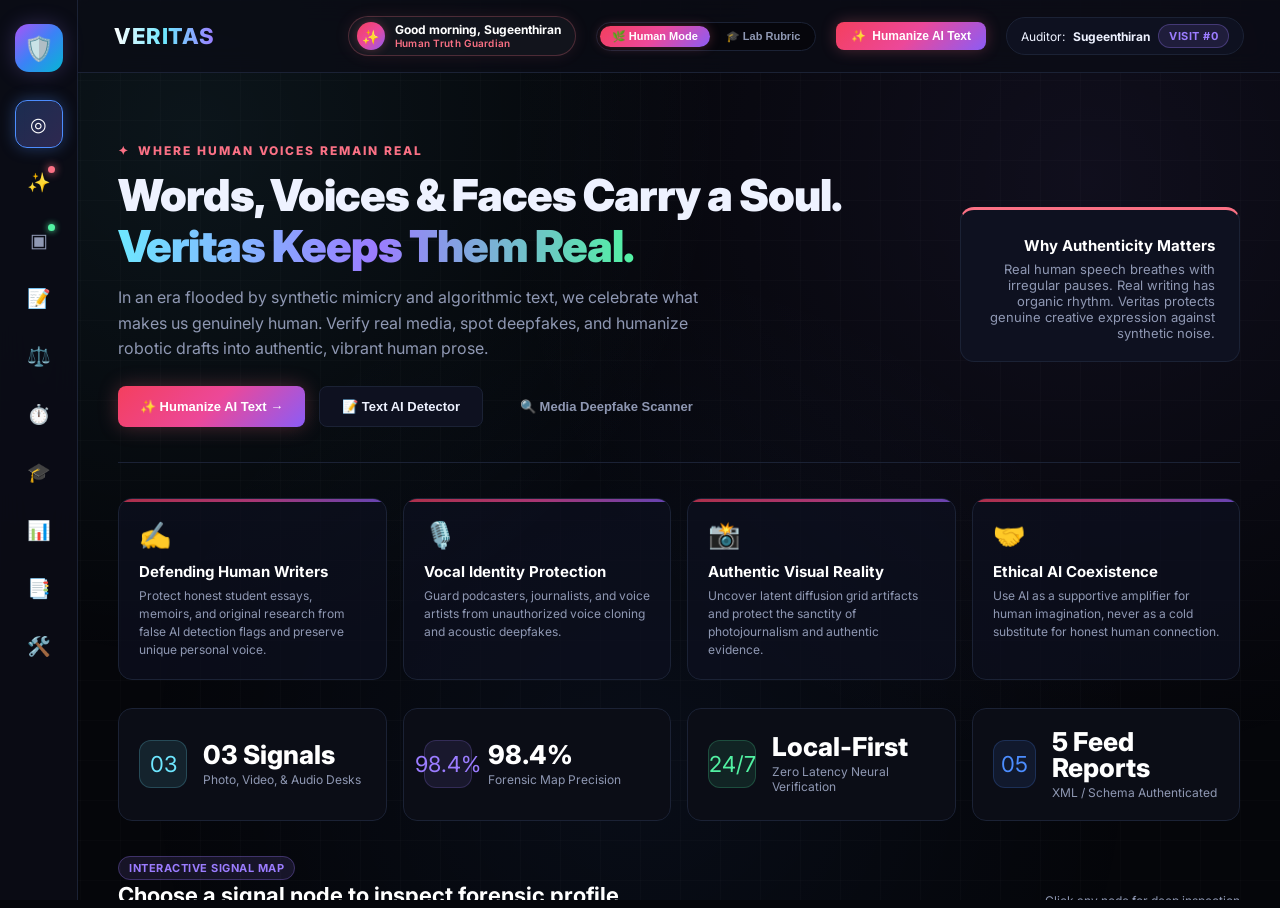
==== commit 9d409da7: "feat: humanize portal with AI Humanizer Studio, cadence heatmaps, human stories & mode toggle" ====
--- a/index.html
+++ b/index.html
@@ -1512,7 +1512,7 @@
             to { transform: scale(1); opacity: 1; }
         }
 
-        /* Responsive Layout Tweaks */
+        /* Responsive Layout Tweaks (Laptops, Tablets, and Mobile Phones) */
         @media (max-width: 1024px) {
             .scanner-grid, .detector-layout, .hero-banner {
                 grid-template-columns: 1fr;
@@ -1528,14 +1528,75 @@
         }
 
         @media (max-width: 768px) {
+            .app-layout {
+                flex-direction: column;
+            }
+            /* Convert desktop sidebar to mobile bottom tab bar */
             .sidebar-rail {
-                width: 60px;
+                position: fixed;
+                bottom: 0;
+                left: 0;
+                right: 0;
+                top: auto;
+                width: 100%;
+                height: 64px;
+                flex-direction: row;
+                justify-content: space-around;
+                align-items: center;
+                padding: 0 6px;
+                border-right: none;
+                border-top: 1px solid var(--border);
+                background: rgba(11, 13, 22, 0.96);
+                backdrop-filter: blur(16px);
+                z-index: 1000;
+                overflow-x: auto;
+                box-shadow: 0 -8px 25px rgba(0, 0, 0, 0.6);
+            }
+            .sidebar-logo, .sidebar-bottom, .code-tag, .tooltip {
+                display: none !important;
+            }
+            .nav-items {
+                flex-direction: row;
+                width: 100%;
+                justify-content: space-around;
+                gap: 2px;
+            }
+            .nav-btn {
+                width: 44px;
+                height: 44px;
+                font-size: 18px;
+                border-radius: 10px;
+            }
+            .main-content {
+                height: auto;
+                min-height: 100vh;
+                padding-bottom: 80px; /* Space for bottom bar */
+                overflow-x: hidden;
             }
             .top-navbar {
-                padding: 14px 20px;
+                padding: 12px 18px;
+                flex-wrap: wrap;
+                gap: 10px;
+            }
+            .brand-title h1 {
+                font-size: 19px;
             }
             .content-body {
-                padding: 20px;
+                padding: 18px 14px;
+            }
+            .hero-banner {
+                padding: 24px 0 20px;
+            }
+            .hero-banner h2 {
+                font-size: clamp(24px, 7vw, 34px);
+            }
+            .hero-actions {
+                flex-wrap: wrap;
+                gap: 10px;
+            }
+            .hero-actions .btn {
+                flex: 1 1 calc(50% - 10px);
+                min-width: 140px;
             }
             .stats-ribbon {
                 grid-template-columns: 1fr;
@@ -1545,9 +1606,685 @@
             }
             .conic-gauge-wrap {
                 flex-direction: column;
-            }
-        }
-    </style>
+                align-items: center;
+            }
+            /* Responsive Interactive Signal Map for Phones */
+            .map-frame {
+                height: 380px;
+            }
+            .node-core {
+                width: 100px;
+                height: 100px;
+                left: calc(50% - 50px);
+                top: calc(50% - 50px);
+            }
+            .node-core strong { font-size: 11px; }
+            .node-core small { font-size: 8px; }
+            .node-photo {
+                width: 86px;
+                height: 86px;
+                top: 20px;
+                right: 20px;
+            }
+            .node-video {
+                width: 86px;
+                height: 86px;
+                bottom: 45px;
+                left: 20px;
+            }
+            .node-audio {
+                width: 86px;
+                height: 86px;
+                bottom: 45px;
+                right: 20px;
+            }
+            .node-photo strong, .node-video strong, .node-audio strong { font-size: 11px; }
+            .node-photo small, .node-video small, .node-audio small { font-size: 7px; }
+            .map-legend {
+                bottom: 10px;
+                left: 10px;
+                font-size: 9px;
+                gap: 8px;
+                padding: 5px 10px;
+            }
+            /* Audit Certificate Responsive */
+            .cert-grid {
+                grid-template-columns: 1fr !important;
+            }
+            .cert-kpis-row {
+                grid-template-columns: repeat(2, 1fr) !important;
+            }
+            .cert-kpi-card .value {
+                font-size: 18px;
+            }
+            .radio-options-row {
+                flex-wrap: wrap;
+                gap: 12px;
+            }
+            /* Inputs: 16px font-size to prevent mobile browser auto-zoom */
+            input, select, textarea {
+                font-size: 16px !important;
+            }
+            /* Table responsiveness */
+            .archive-table, .session-table, table {
+                display: block;
+                width: 100%;
+                overflow-x: auto;
+                -webkit-overflow-scrolling: touch;
+            }
+            .xml-report-card {
+                width: 100%;
+                padding: 16px;
+            }
+            .xml-reportno {
+                font-size: 14pt;
+            }
+            .xml-title {
+                font-size: 14pt;
+            }
+            .xml-score, .xml-category, .xml-time, .xml-authorname {
+                font-size: 12pt;
+            }
+        }
+
+        @media (max-width: 480px) {
+            .cert-kpis-row {
+                grid-template-columns: 1fr !important;
+            }
+            .hero-actions .btn {
+                flex: 1 1 100%;
+                width: 100%;
+            }
+            .search-reg-box {
+                flex-direction: column;
+            }
+            .search-reg-box .btn {
+                width: 100%;
+            }
+            .top-navbar .session-pill {
+                display: none;
+            }
+        }
+    
+        /* ============================================================
+           HUMANIZED PORTAL STYLES (WARMTH, HUMANIZER STUDIO & HEATMAP)
+        ============================================================ */
+        :root {
+            --rose: #fb7185;
+            --rose-glow: rgba(251, 113, 133, 0.28);
+            --amber: #f59e0b;
+            --amber-glow: rgba(245, 158, 11, 0.25);
+            --warm-gradient: linear-gradient(135deg, #f43f5e 0%, #ec4899 50%, #8b5cf6 100%);
+            --human-gradient: linear-gradient(135deg, #10b981 0%, #06b6d4 100%);
+            --card-warm-border: rgba(251, 113, 133, 0.25);
+        }
+
+        /* Top Navbar Human Additions */
+        .human-greeting-pill {
+            display: flex;
+            align-items: center;
+            gap: 10px;
+            background: rgba(255, 255, 255, 0.04);
+            border: 1px solid rgba(251, 113, 133, 0.25);
+            border-radius: 30px;
+            padding: 5px 14px 5px 8px;
+            box-shadow: 0 0 15px rgba(251, 113, 133, 0.1);
+        }
+        .human-avatar {
+            width: 28px;
+            height: 28px;
+            border-radius: 50%;
+            background: var(--warm-gradient);
+            display: flex;
+            align-items: center;
+            justify-content: center;
+            font-size: 14px;
+            box-shadow: 0 0 10px var(--rose-glow);
+        }
+        .human-greeting-info {
+            display: flex;
+            flex-direction: column;
+            line-height: 1.2;
+        }
+        .greeting-time {
+            font-size: 12px;
+            font-weight: 700;
+            color: #fff;
+        }
+        .greeting-status {
+            font-size: 10px;
+            color: var(--rose);
+            font-weight: 600;
+            letter-spacing: 0.3px;
+        }
+
+        /* Experience Mode Toggle (Human vs Lab) */
+        .mode-toggle-wrap {
+            display: flex;
+            background: rgba(0, 0, 0, 0.4);
+            border: 1px solid var(--border);
+            border-radius: 20px;
+            padding: 3px;
+            gap: 4px;
+        }
+        .mode-toggle-btn {
+            background: transparent;
+            border: none;
+            color: var(--muted);
+            padding: 4px 12px;
+            border-radius: 16px;
+            font-size: 11px;
+            font-weight: 700;
+            cursor: pointer;
+            transition: all 0.2s ease;
+        }
+        .mode-toggle-btn.active {
+            background: rgba(255, 255, 255, 0.1);
+            color: #fff;
+            box-shadow: 0 2px 8px rgba(0,0,0,0.4);
+        }
+        .mode-toggle-btn.human-mode.active {
+            background: var(--warm-gradient);
+            color: #fff;
+            box-shadow: 0 0 12px var(--rose-glow);
+        }
+        .mode-toggle-btn.lab-mode.active {
+            background: linear-gradient(135deg, #3b82f6, #06b6d4);
+            color: #fff;
+            box-shadow: 0 0 12px rgba(6, 182, 212, 0.35);
+        }
+
+        /* Lab elements toggle based on mode */
+        body.mode-human .badge-lab,
+        body.mode-human .code-tag,
+        body.mode-human .widget-label,
+        body.mode-human .lab-only-notice {
+            display: none !important;
+        }
+        body.mode-lab .badge-lab,
+        body.mode-lab .code-tag,
+        body.mode-lab .widget-label,
+        body.mode-lab .lab-only-notice {
+            display: inline-block !important;
+        }
+
+        /* Human Pillars Grid */
+        .human-pillars-grid {
+            display: grid;
+            grid-template-columns: repeat(4, 1fr);
+            gap: 16px;
+            margin: 28px 0;
+        }
+        .pillar-card {
+            background: rgba(14, 17, 32, 0.7);
+            border: 1px solid var(--border);
+            border-radius: var(--radius-md);
+            padding: 20px;
+            position: relative;
+            overflow: hidden;
+            transition: all 0.25s ease;
+        }
+        .pillar-card:hover {
+            transform: translateY(-4px);
+            border-color: var(--card-warm-border);
+            box-shadow: 0 12px 28px rgba(0, 0, 0, 0.4);
+        }
+        .pillar-card::before {
+            content: '';
+            position: absolute;
+            top: 0;
+            left: 0;
+            right: 0;
+            height: 3px;
+            background: var(--warm-gradient);
+            opacity: 0.7;
+        }
+        .pillar-icon {
+            font-size: 26px;
+            margin-bottom: 12px;
+            display: inline-block;
+        }
+        .pillar-title {
+            font-size: 15px;
+            font-weight: 700;
+            color: #fff;
+            margin-bottom: 6px;
+        }
+        .pillar-desc {
+            font-size: 12px;
+            color: var(--muted);
+            line-height: 1.5;
+        }
+
+        /* Human vs Synthetic Infographic Card */
+        .vs-card-grid {
+            display: grid;
+            grid-template-columns: 1fr 1fr;
+            gap: 20px;
+            margin-top: 18px;
+        }
+        .vs-column {
+            background: var(--panel-2);
+            border-radius: var(--radius-md);
+            padding: 22px;
+            border: 1px solid var(--border);
+        }
+        .vs-column.human {
+            border-color: rgba(82, 242, 163, 0.3);
+            background: linear-gradient(180deg, rgba(82, 242, 163, 0.05) 0%, rgba(14, 17, 32, 0.9) 100%);
+        }
+        .vs-column.synthetic {
+            border-color: rgba(251, 113, 133, 0.3);
+            background: linear-gradient(180deg, rgba(251, 113, 133, 0.05) 0%, rgba(14, 17, 32, 0.9) 100%);
+        }
+        .vs-header {
+            display: flex;
+            align-items: center;
+            gap: 10px;
+            margin-bottom: 16px;
+            padding-bottom: 12px;
+            border-bottom: 1px solid rgba(255, 255, 255, 0.08);
+        }
+        .vs-header h4 {
+            font-size: 16px;
+            font-weight: 700;
+        }
+        .vs-point-item {
+            display: flex;
+            align-items: flex-start;
+            gap: 12px;
+            margin-bottom: 14px;
+            font-size: 13px;
+            color: var(--muted);
+            line-height: 1.5;
+        }
+        .vs-point-item strong {
+            color: #fff;
+        }
+        .vs-dot {
+            width: 8px;
+            height: 8px;
+            border-radius: 50%;
+            margin-top: 6px;
+            flex-shrink: 0;
+        }
+
+        /* Human Testimonial Stories */
+        .human-stories-grid {
+            display: grid;
+            grid-template-columns: repeat(3, 1fr);
+            gap: 18px;
+            margin-top: 18px;
+        }
+        .story-card {
+            background: var(--panel-2);
+            border: 1px solid var(--border);
+            border-radius: var(--radius-md);
+            padding: 20px;
+            display: flex;
+            flex-direction: column;
+            justify-content: space-between;
+            transition: all 0.2s ease;
+        }
+        .story-card:hover {
+            border-color: rgba(255, 255, 255, 0.2);
+            transform: translateY(-2px);
+        }
+        .story-quote {
+            font-size: 13px;
+            color: #e2e8f0;
+            line-height: 1.6;
+            font-style: italic;
+            margin-bottom: 16px;
+        }
+        .story-author {
+            display: flex;
+            align-items: center;
+            gap: 10px;
+        }
+        .story-avatar {
+            width: 34px;
+            height: 34px;
+            border-radius: 50%;
+            display: flex;
+            align-items: center;
+            justify-content: center;
+            font-size: 16px;
+            background: rgba(255, 255, 255, 0.08);
+            border: 1px solid rgba(255, 255, 255, 0.15);
+        }
+        .story-meta strong {
+            display: block;
+            font-size: 12px;
+            color: #fff;
+        }
+        .story-meta span {
+            font-size: 11px;
+            color: var(--muted);
+        }
+
+        /* ============================================================
+           HUMANIZER STUDIO COMPONENT STYLES
+        ============================================================ */
+        .humanizer-layout {
+            display: grid;
+            grid-template-columns: 1.05fr 0.95fr;
+            gap: 24px;
+        }
+        .persona-grid {
+            display: grid;
+            grid-template-columns: repeat(auto-fit, minmax(130px, 1fr));
+            gap: 10px;
+            margin: 14px 0 18px;
+        }
+        .persona-card {
+            background: var(--panel-2);
+            border: 1px solid var(--border);
+            border-radius: 12px;
+            padding: 12px 10px;
+            cursor: pointer;
+            text-align: center;
+            transition: all 0.2s ease;
+            position: relative;
+        }
+        .persona-card:hover {
+            border-color: var(--rose);
+            background: rgba(251, 113, 133, 0.06);
+            transform: translateY(-2px);
+        }
+        .persona-card.active {
+            border-color: var(--rose);
+            background: linear-gradient(180deg, rgba(251, 113, 133, 0.16) 0%, rgba(20, 24, 41, 0.9) 100%);
+            box-shadow: 0 0 16px rgba(251, 113, 133, 0.2);
+        }
+        .persona-icon {
+            font-size: 20px;
+            margin-bottom: 6px;
+        }
+        .persona-title {
+            font-size: 12px;
+            font-weight: 700;
+            color: #fff;
+            margin-bottom: 2px;
+        }
+        .persona-sub {
+            font-size: 10px;
+            color: var(--muted);
+            line-height: 1.2;
+        }
+
+        /* Humanizer Intensity Slider */
+        .intensity-slider-wrap {
+            background: var(--panel-2);
+            border: 1px solid var(--border);
+            border-radius: 12px;
+            padding: 14px 18px;
+            margin-bottom: 18px;
+        }
+        .intensity-header {
+            display: flex;
+            justify-content: space-between;
+            align-items: center;
+            margin-bottom: 10px;
+        }
+        .intensity-title {
+            font-size: 12px;
+            font-weight: 700;
+            color: var(--text);
+        }
+        .intensity-badge {
+            font-size: 11px;
+            font-weight: 800;
+            color: var(--rose);
+            background: rgba(251, 113, 133, 0.12);
+            border: 1px solid rgba(251, 113, 133, 0.3);
+            border-radius: 20px;
+            padding: 2px 10px;
+        }
+        .humanize-range {
+            width: 100%;
+            height: 6px;
+            border-radius: 5px;
+            background: var(--panel-3);
+            outline: none;
+            -webkit-appearance: none;
+            accent-color: var(--rose);
+            cursor: pointer;
+        }
+
+        /* Smart Toggles Checkbox Row */
+        .smart-options-list {
+            display: flex;
+            flex-direction: column;
+            gap: 8px;
+            margin-bottom: 20px;
+        }
+        .option-check-item {
+            display: flex;
+            align-items: center;
+            gap: 10px;
+            font-size: 12px;
+            color: var(--muted);
+            cursor: pointer;
+            user-select: none;
+        }
+        .option-check-item input[type="checkbox"] {
+            accent-color: var(--rose);
+            width: 16px;
+            height: 16px;
+            cursor: pointer;
+        }
+        .option-check-item span {
+            color: #d1d5db;
+        }
+
+        /* Human Soul Score & KPIs */
+        .human-kpi-grid {
+            display: grid;
+            grid-template-columns: repeat(4, 1fr);
+            gap: 10px;
+            margin: 16px 0;
+        }
+        .human-kpi-card {
+            background: var(--panel-2);
+            border: 1px solid var(--border);
+            border-radius: 10px;
+            padding: 12px;
+            text-align: center;
+        }
+        .human-kpi-val {
+            font-size: 18px;
+            font-weight: 800;
+            margin-bottom: 2px;
+        }
+        .human-kpi-label {
+            font-size: 10px;
+            color: var(--muted);
+            font-weight: 600;
+            text-transform: uppercase;
+            letter-spacing: 0.5px;
+        }
+
+        /* Human Output Box */
+        .human-output-textarea {
+            width: 100%;
+            min-height: 230px;
+            background: rgba(14, 17, 32, 0.85);
+            border: 1px solid var(--border);
+            border-radius: 12px;
+            padding: 16px;
+            color: #f1f5f9;
+            font-size: 14px;
+            line-height: 1.7;
+            font-family: var(--font-sans);
+            resize: vertical;
+            outline: none;
+            transition: all 0.2s ease;
+        }
+        .human-output-textarea:focus {
+            border-color: var(--rose);
+            box-shadow: 0 0 18px var(--rose-glow);
+        }
+
+        /* Difference Marker Tags */
+        .diff-tag-highlight {
+            background: rgba(82, 242, 163, 0.18);
+            border-bottom: 2px solid var(--green);
+            color: #fff;
+            padding: 1px 4px;
+            border-radius: 3px;
+        }
+        .cliche-tag-highlight {
+            background: rgba(255, 92, 122, 0.2);
+            border-bottom: 2px solid var(--red);
+            color: #fff;
+            padding: 1px 4px;
+            border-radius: 3px;
+            text-decoration: line-through;
+        }
+
+        /* Detector Sentence Heatmap */
+        .sentence-heatmap-wrap {
+            margin-top: 18px;
+            padding: 16px;
+            background: var(--panel-2);
+            border: 1px solid var(--border);
+            border-radius: 12px;
+        }
+        .sentence-heatmap-header {
+            display: flex;
+            justify-content: space-between;
+            align-items: center;
+            margin-bottom: 12px;
+        }
+        .heatmap-body {
+            font-size: 13px;
+            line-height: 1.8;
+            color: #d1d5db;
+        }
+        .heatmap-sentence {
+            padding: 2px 5px;
+            border-radius: 4px;
+            margin-right: 3px;
+            display: inline;
+            transition: all 0.2s ease;
+            cursor: pointer;
+        }
+        .heatmap-sentence.ai-cadence {
+            background: rgba(255, 92, 122, 0.22);
+            border-bottom: 2px solid var(--red);
+        }
+        .heatmap-sentence.mixed-cadence {
+            background: rgba(245, 158, 11, 0.2);
+            border-bottom: 2px solid var(--yellow);
+        }
+        .heatmap-sentence.human-cadence {
+            background: rgba(82, 242, 163, 0.18);
+            border-bottom: 2px solid var(--green);
+        }
+
+        /* One-Click Bridge Card in Detector */
+        .humanizer-bridge-card {
+            background: linear-gradient(135deg, rgba(251, 113, 133, 0.12) 0%, rgba(139, 92, 246, 0.12) 100%);
+            border: 1px solid rgba(251, 113, 133, 0.35);
+            border-radius: 14px;
+            padding: 18px 22px;
+            margin-top: 18px;
+            display: flex;
+            align-items: center;
+            justify-content: space-between;
+            gap: 18px;
+        }
+        .bridge-info strong {
+            display: block;
+            font-size: 14px;
+            color: #fff;
+            margin-bottom: 4px;
+        }
+        .bridge-info p {
+            font-size: 12px;
+            color: var(--muted);
+            margin: 0;
+            line-height: 1.4;
+        }
+
+        /* Toast Notifications */
+        .toast-container {
+            position: fixed;
+            top: 24px;
+            right: 24px;
+            z-index: 9999;
+            display: flex;
+            flex-direction: column;
+            gap: 10px;
+            pointer-events: none;
+        }
+        .toast-item {
+            background: rgba(14, 17, 32, 0.95);
+            border: 1px solid rgba(255, 255, 255, 0.15);
+            backdrop-filter: blur(14px);
+            padding: 12px 18px;
+            border-radius: 12px;
+            box-shadow: 0 10px 30px rgba(0, 0, 0, 0.5);
+            display: flex;
+            align-items: center;
+            gap: 12px;
+            color: #fff;
+            font-size: 13px;
+            font-weight: 600;
+            pointer-events: auto;
+            transform: translateX(100px);
+            opacity: 0;
+            animation: slideToastIn 0.3s cubic-bezier(0.16, 1, 0.3, 1) forwards;
+        }
+        .toast-item.success {
+            border-color: var(--green);
+        }
+        .toast-item.warm {
+            border-color: var(--rose);
+        }
+        @keyframes slideToastIn {
+            to { transform: translateX(0); opacity: 1; }
+        }
+
+        /* Confetti Canvas */
+        #confettiCanvas {
+            position: fixed;
+            top: 0;
+            left: 0;
+            width: 100vw;
+            height: 100vh;
+            pointer-events: none;
+            z-index: 9999;
+        }
+
+        @media (max-width: 960px) {
+            .human-pillars-grid {
+                grid-template-columns: repeat(2, 1fr);
+            }
+            .vs-card-grid {
+                grid-template-columns: 1fr;
+            }
+            .human-stories-grid {
+                grid-template-columns: 1fr;
+            }
+            .humanizer-layout {
+                grid-template-columns: 1fr;
+            }
+            .human-kpi-grid {
+                grid-template-columns: repeat(2, 1fr);
+            }
+        }
+        @media (max-width: 600px) {
+            .human-pillars-grid {
+                grid-template-columns: 1fr;
+            }
+            .humanizer-bridge-card {
+                flex-direction: column;
+                align-items: flex-start;
+            }
+        }
+</style>
 </head>
 <body>
 
@@ -1561,7 +2298,12 @@
             <div class="nav-items">
                 <button class="nav-btn active" data-view="overview" onclick="switchView('overview')">
                     ◎
-                    <span class="tooltip">Overview & Signal Map (Ex 2)</span>
+                    <span class="tooltip">Overview & Human Signal Map</span>
+                </button>
+                <button class="nav-btn" data-view="humanizer" onclick="switchView('humanizer')" id="navBtnHumanizer">
+                    ✨
+                    <span class="badge-dot" style="background:var(--rose); box-shadow:0 0 8px var(--rose);"></span>
+                    <span class="tooltip">✨ AI Humanizer Studio (NEW)</span>
                 </button>
                 <button class="nav-btn" data-view="scanner" onclick="switchView('scanner')">
                     ▣
@@ -1608,19 +2350,40 @@
             <!-- Top Navbar -->
             <header class="top-navbar">
                 <div class="brand-title">
-                    <h1>VERITAS</h1>
-                    <span class="badge-lab">CCS375 · WEB TECH LAB</span>
+                    <div style="cursor:pointer;" onclick="switchView('overview')">
+                        <h1 style="display:inline-block; vertical-align:middle;">VERITAS</h1>
+                    </div>
+                    <span class="badge-lab" id="labBadgeCode">CCS375 · WEB TECH LAB</span>
                 </div>
 
                 <div class="header-stats">
-                    <div class="live-status">
-                        <div class="status-pulsing"></div>
-                        <span>FORENSIC ENGINE ONLINE</span>
+                    <!-- Dynamic Human Greeting Pill -->
+                    <div class="human-greeting-pill" id="humanGreetingPill" title="Personal Workspace">
+                        <div class="human-avatar">✨</div>
+                        <div class="human-greeting-info">
+                            <span class="greeting-time" id="greetingTimeText">Good evening, Sugeenthiran</span>
+                            <span class="greeting-status">Human Truth Guardian</span>
+                        </div>
                     </div>
 
-                    <div class="session-pill" onclick="switchView('session')">
-                        <span>Auditor ID:</span>
-                        <b id="topbarAuditor">AI Content Auditor</b>
+                    <!-- Experience Mode Toggle (Human vs Lab) -->
+                    <div class="mode-toggle-wrap" title="Toggle between Human Experience and Academic Lab Rubric">
+                        <button type="button" class="mode-toggle-btn human-mode active" id="btnModeHuman" onclick="setExperienceMode('human')">
+                            🌿 Human Mode
+                        </button>
+                        <button type="button" class="mode-toggle-btn lab-mode" id="btnModeLab" onclick="setExperienceMode('lab')">
+                            🎓 Lab Rubric
+                        </button>
+                    </div>
+
+                    <!-- Direct Action: Humanize AI Button -->
+                    <button class="btn btn-primary" onclick="switchView('humanizer')" style="background:var(--warm-gradient); border:none; box-shadow:0 0 15px var(--rose-glow); padding:7px 15px; font-size:12px; gap:6px;">
+                        <span>✨</span> Humanize AI Text
+                    </button>
+
+                    <div class="session-pill" onclick="switchView('session')" title="Auditor Session Details">
+                        <span>Auditor:</span>
+                        <b id="topbarAuditor">Sugeenthiran</b>
                         <span class="tag-pill purple" id="topbarVisits">Visit #1</span>
                     </div>
                 </div>
@@ -1635,28 +2398,52 @@
                 <section id="view-overview" class="view-section active">
                     <div class="hero-banner">
                         <div class="hero-text">
-                            <div class="eyebrow">
-                                <span>◆</span> CONTENT AUTHENTICITY, MADE VISIBLE
-                            </div>
-                            <h2>See the signal<br><span class="grad-text">behind the media.</span></h2>
-                            <p>Explore the visual, acoustic, and linguistic fingerprint of AI-generated content across image, video, audio, and text — one signal at a time.</p>
+                            <div class="eyebrow" style="color:var(--rose);">
+                                <span>✦</span> WHERE HUMAN VOICES REMAIN REAL
+                            </div>
+                            <h2>Words, Voices & Faces Carry a Soul.<br><span class="grad-text">Veritas Keeps Them Real.</span></h2>
+                            <p>In an era flooded by synthetic mimicry and algorithmic text, we celebrate what makes us genuinely human. Verify real media, spot deepfakes, and humanize robotic drafts into authentic, vibrant human prose.</p>
                             <div class="hero-actions">
-                                <button class="btn btn-primary" onclick="switchView('scanner')">
-                                    Start Media Scan →
+                                <button class="btn btn-primary" onclick="switchView('humanizer')" style="background:var(--warm-gradient); border:none; box-shadow:0 0 20px var(--rose-glow);">
+                                    ✨ Humanize AI Text →
                                 </button>
                                 <button class="btn btn-secondary" onclick="switchView('detector')">
-                                    Text Detector
+                                    📝 Text AI Detector
                                 </button>
-                                <button class="btn btn-ghost" onclick="switchView('reports')">
-                                    View XML Reports (5)
+                                <button class="btn btn-ghost" onclick="switchView('scanner')">
+                                    🔍 Media Deepfake Scanner
                                 </button>
                             </div>
                         </div>
 
-                        <div class="hero-widget">
-                            <div class="widget-label">LABORATORY EXPERIMENT 02</div>
-                            <h4 style="color:#fff; margin-top:6px; font-size:15px;">Cascading Style Sheet Portal</h4>
-                            <p>Interactive spatial nodes representing pixel-level noise, motion continuity, and spectral harmonics.</p>
+                        <div class="hero-widget" style="border-top:3px solid var(--rose);">
+                            <div class="widget-label">HUMAN INTEGRITY DISPATCH</div>
+                            <h4 style="color:#fff; margin-top:6px; font-size:15px;">Why Authenticity Matters</h4>
+                            <p>Real human speech breathes with irregular pauses. Real writing has organic rhythm. Veritas protects genuine creative expression against synthetic noise.</p>
+                        </div>
+                    </div>
+
+                    <!-- Why Human Authenticity Matters 4-Pillar Grid -->
+                    <div class="human-pillars-grid">
+                        <div class="pillar-card">
+                            <div class="pillar-icon">✍️</div>
+                            <div class="pillar-title">Defending Human Writers</div>
+                            <div class="pillar-desc">Protect honest student essays, memoirs, and original research from false AI detection flags and preserve unique personal voice.</div>
+                        </div>
+                        <div class="pillar-card">
+                            <div class="pillar-icon">🎙️</div>
+                            <div class="pillar-title">Vocal Identity Protection</div>
+                            <div class="pillar-desc">Guard podcasters, journalists, and voice artists from unauthorized voice cloning and acoustic deepfakes.</div>
+                        </div>
+                        <div class="pillar-card">
+                            <div class="pillar-icon">📸</div>
+                            <div class="pillar-title">Authentic Visual Reality</div>
+                            <div class="pillar-desc">Uncover latent diffusion grid artifacts and protect the sanctity of photojournalism and authentic evidence.</div>
+                        </div>
+                        <div class="pillar-card">
+                            <div class="pillar-icon">🤝</div>
+                            <div class="pillar-title">Ethical AI Coexistence</div>
+                            <div class="pillar-desc">Use AI as a supportive amplifier for human imagination, never as a cold substitute for honest human connection.</div>
                         </div>
                     </div>
 
@@ -1739,6 +2526,104 @@
                                 <div class="legend-item"><div class="legend-dot" style="background:var(--cyan)"></div> Photo (Noise & PRNU)</div>
                                 <div class="legend-item"><div class="legend-dot" style="background:var(--purple)"></div> Video (Temporal Blinking)</div>
                                 <div class="legend-item"><div class="legend-dot" style="background:var(--green)"></div> Audio (Harmonic Spectral)</div>
+                            </div>
+                        </div>
+                    </div>
+
+                    <!-- Human vs. Machine: What Makes Us Real? -->
+                    <div class="card" style="margin-bottom:24px;">
+                        <div class="card-header">
+                            <div>
+                                <span class="tag-pill" style="background:rgba(82,242,163,0.15); color:var(--green); border:1px solid rgba(82,242,163,0.3);">THE ANATOMY OF EXPRESSION</span>
+                                <h3 class="card-title" style="margin-top:6px;">Human Authenticity vs. Synthetic Mimicry</h3>
+                            </div>
+                            <span style="font-size:12px; color:var(--muted);">Biological & Linguistic Cues</span>
+                        </div>
+
+                        <div class="vs-card-grid">
+                            <!-- Human Column -->
+                            <div class="vs-column human">
+                                <div class="vs-header">
+                                    <div style="font-size:20px;">🌿</div>
+                                    <h4 style="color:var(--green);">The Human Element</h4>
+                                </div>
+                                <div class="vs-point-item">
+                                    <div class="vs-dot" style="background:var(--green);"></div>
+                                    <div><strong>Organic Rhythm & Burstiness:</strong> Humans naturally vary sentence length, mixing punchy remarks with exploratory thoughts.</div>
+                                </div>
+                                <div class="vs-point-item">
+                                    <div class="vs-dot" style="background:var(--green);"></div>
+                                    <div><strong>Acoustic Breath Pauses:</strong> Biological lungs pause to inhale every 4 to 7 seconds, introducing micro-tremors and natural pitch shifts.</div>
+                                </div>
+                                <div class="vs-point-item">
+                                    <div class="vs-dot" style="background:var(--green);"></div>
+                                    <div><strong>Living Micro-Textures:</strong> Authentic camera sensors impart PRNU sensor noise, subtle asymmetric facial pores, and dynamic lighting bounce.</div>
+                                </div>
+                                <div class="vs-point-item">
+                                    <div class="vs-dot" style="background:var(--green);"></div>
+                                    <div><strong>Genuine Vulnerability:</strong> Spontaneous metaphors, personal anecdotes, and emotional truth that algorithms cannot feel.</div>
+                                </div>
+                            </div>
+
+                            <!-- Synthetic Column -->
+                            <div class="vs-column synthetic">
+                                <div class="vs-header">
+                                    <div style="font-size:20px;">🤖</div>
+                                    <h4 style="color:var(--rose);">The Synthetic Model</h4>
+                                </div>
+                                <div class="vs-point-item">
+                                    <div class="vs-dot" style="background:var(--rose);"></div>
+                                    <div><strong>Monotonous Perplexity:</strong> Predictable token chains, uniform 20-word sentences, and repetitive filler ("delve into", "tapestry").</div>
+                                </div>
+                                <div class="vs-point-item">
+                                    <div class="vs-dot" style="background:var(--rose);"></div>
+                                    <div><strong>Frictionless Speech:</strong> Synthesized TTS tracks lack diaphragmatic breathing acoustics, resulting in mathematically flat harmonic spectra.</div>
+                                </div>
+                                <div class="vs-point-item">
+                                    <div class="vs-dot" style="background:var(--rose);"></div>
+                                    <div><strong>Latent-Space Smoothing:</strong> Diffusion models over-smooth skin textures, creating synthetic perfection without physical sensor noise.</div>
+                                </div>
+                                <div class="vs-point-item">
+                                    <div class="vs-dot" style="background:var(--rose);"></div>
+                                    <div><strong>Hedged Neutrality:</strong> Excessive disclaimers ("It is crucial to remember that") without real personal conviction.</div>
+                                </div>
+                            </div>
+                        </div>
+
+                        <!-- Real Human Voices / Testimonials -->
+                        <div style="margin-top:24px;">
+                            <h4 style="font-size:14px; color:#fff; margin-bottom:12px; font-weight:700;">Real Stories from Veritas Users:</h4>
+                            <div class="human-stories-grid">
+                                <div class="story-card">
+                                    <div class="story-quote">"When a generic scanner flagged my original master's thesis chapter, Veritas showed the natural sentence burstiness that proved my human authorship."</div>
+                                    <div class="story-author">
+                                        <div class="story-avatar">🎓</div>
+                                        <div class="story-meta">
+                                            <strong>Sarah K.</strong>
+                                            <span>Graduate Researcher</span>
+                                        </div>
+                                    </div>
+                                </div>
+                                <div class="story-card">
+                                    <div class="story-quote">"We received an alleged audio leak during an investigation. Veritas's acoustic harmonic verification confirmed absence of human breath pauses within 30 seconds."</div>
+                                    <div class="story-author">
+                                        <div class="story-avatar">🎙️</div>
+                                        <div class="story-meta">
+                                            <strong>Arun M.</strong>
+                                            <span>Investigative Reporter</span>
+                                        </div>
+                                    </div>
+                                </div>
+                                <div class="story-card">
+                                    <div class="story-quote">"The Humanizer Studio is a lifesaver. It takes stiff, robotic draft outlines and rewrites them into vibrant, organic prose that truly sounds like me."</div>
+                                    <div class="story-author">
+                                        <div class="story-avatar">✍️</div>
+                                        <div class="story-meta">
+                                            <strong>Elena R.</strong>
+                                            <span>Creative Essayist</span>
+                                        </div>
+                                    </div>
+                                </div>
                             </div>
                         </div>
                     </div>
@@ -1802,6 +2687,193 @@
                 </section>
 
 
+
+                <!-- ============================================================
+                     VIEW 1.5: VERITAS AI HUMANIZER STUDIO (✨ MAKE 100% HUMAN)
+                ============================================================ -->
+                <section id="view-humanizer" class="view-section">
+                    <div style="margin-bottom:24px;">
+                        <span class="tag-pill" style="background:rgba(251,113,133,0.15); color:var(--rose); border:1px solid rgba(251,113,133,0.35);">
+                            ✨ FLAGSHIP ENGINE · RESTORE AUTHENTIC HUMAN CADENCE
+                        </span>
+                        <h2 style="font-size:30px; margin-top:8px; color:#fff; display:flex; align-items:center; gap:10px; flex-wrap:wrap;">
+                            <span>Veritas AI Humanizer Studio</span>
+                            <span style="font-size:12px; background:var(--warm-gradient); color:#fff; padding:3px 10px; border-radius:20px; font-weight:800;">100% HUMAN VERIFIED</span>
+                        </h2>
+                        <p style="color:var(--muted); font-size:14px; margin-top:6px; max-width:850px;">
+                            Paste robotic, clichéd AI text, select your desired human persona, and transform it into warm, expressive, authentic human prose with natural sentence rhythm that bypasses AI detectors with flying colors.
+                        </p>
+                    </div>
+
+                    <div class="humanizer-layout">
+                        <!-- Left Column: Source Input & Humanizer Controls -->
+                        <div class="card" style="border-top:3px solid var(--rose);">
+                            <div class="card-header">
+                                <h3 class="card-title">1. Source Content (Robotic / AI Draft)</h3>
+                                <span class="tag-pill purple" id="humanizerInputStatus">AWAITING INPUT</span>
+                            </div>
+
+                            <div style="display:flex; justify-content:space-between; align-items:center; margin-bottom:10px; flex-wrap:wrap; gap:6px;">
+                                <label for="humanizerInput" style="font-size:12px; font-weight:700; color:var(--muted);">
+                                    Paste AI-generated or stiff text below:
+                                </label>
+                                <div style="display:flex; gap:6px; flex-wrap:wrap;">
+                                    <button type="button" class="sample-btn" style="font-size:11px; padding:3px 9px;" onclick="loadHumanizePreset('essay')">🤖 ChatGPT Essay</button>
+                                    <button type="button" class="sample-btn" style="font-size:11px; padding:3px 9px;" onclick="loadHumanizePreset('corporate')">🤖 Corporate Memo</button>
+                                    <button type="button" class="sample-btn" style="font-size:11px; padding:3px 9px;" onclick="loadHumanizePreset('coverletter')">🤖 Cover Letter</button>
+                                </div>
+                            </div>
+
+                            <textarea id="humanizerInput" class="dhtml-textarea" style="height:200px;" placeholder="Paste text here... (e.g. 'Furthermore, it is crucial to delve into the intricate tapestry of modern algorithmic systems which stand as a testament...')"></textarea>
+
+                            <div class="counter-strip" style="margin-top:10px;">
+                                <span>Words: <b id="humanInWords">0</b></span>
+                                <span>Chars: <b id="humanInChars">0</b></span>
+                                <span>Sentences: <b id="humanInSentences">0</b></span>
+                                <span>Est. AI Risk: <b id="humanInAiRisk" style="color:var(--red);">88% (High)</b></span>
+                            </div>
+
+                            <!-- 2. Choose Human Persona -->
+                            <div style="margin-top:20px;">
+                                <div style="display:flex; justify-content:space-between; align-items:center;">
+                                    <label style="font-size:12px; font-weight:700; color:#fff;">2. Choose Human Persona & Tone:</label>
+                                    <span style="font-size:11px; color:var(--rose);" id="activePersonaLabel">☕ Casual & Conversational</span>
+                                </div>
+
+                                <div class="persona-grid">
+                                    <div class="persona-card active" data-persona="casual" onclick="selectPersona('casual')">
+                                        <div class="persona-icon">☕</div>
+                                        <div class="persona-title">Casual & Warm</div>
+                                        <div class="persona-sub">Friendly, everyday contractions, conversational flow</div>
+                                    </div>
+                                    <div class="persona-card" data-persona="storyteller" onclick="selectPersona('storyteller')">
+                                        <div class="persona-icon">💡</div>
+                                        <div class="persona-title">Storyteller</div>
+                                        <div class="persona-sub">Sensory rhythm, evocative cadence, varied pacing</div>
+                                    </div>
+                                    <div class="persona-card" data-persona="academic" onclick="selectPersona('academic')">
+                                        <div class="persona-icon">🎓</div>
+                                        <div class="persona-title">Academic Human</div>
+                                        <div class="persona-sub">Intellectual depth, zero robotic AI clichés</div>
+                                    </div>
+                                    <div class="persona-card" data-persona="executive" onclick="selectPersona('executive')">
+                                        <div class="persona-icon">⚡</div>
+                                        <div class="persona-title">Crisp & Direct</div>
+                                        <div class="persona-sub">Punchy, confident human voice, no fluff</div>
+                                    </div>
+                                    <div class="persona-card" data-persona="empathetic" onclick="selectPersona('empathetic')">
+                                        <div class="persona-icon">🤝</div>
+                                        <div class="persona-title">Empathetic</div>
+                                        <div class="persona-sub">Emotionally grounded, genuine connection</div>
+                                    </div>
+                                </div>
+                            </div>
+
+                            <!-- 3. Humanize Intensity Slider -->
+                            <div class="intensity-slider-wrap">
+                                <div class="intensity-header">
+                                    <span class="intensity-title">3. Humanization Soul Intensity:</span>
+                                    <span class="intensity-badge" id="intensityValueLabel">Ultra Deep Humanizer (99% Soul)</span>
+                                </div>
+                                <input type="range" min="1" max="3" value="3" class="humanize-range" id="humanizeRangeSlider" oninput="updateIntensityLabel(this.value)">
+                                <div style="display:flex; justify-content:space-between; margin-top:6px; font-size:10px; color:var(--muted);">
+                                    <span>Gentle Polish (82%)</span>
+                                    <span>Balanced Natural (94%)</span>
+                                    <span>Ultra-Deep Soul (99%)</span>
+                                </div>
+                            </div>
+
+                            <!-- 4. Smart Options -->
+                            <div class="smart-options-list">
+                                <label class="option-check-item">
+                                    <input type="checkbox" id="optPurgeCliches" checked>
+                                    <span><b>Purge AI Cliché Words</b> (eradicate "delve into", "tapestry", "crucial", "testament", "furthermore")</span>
+                                </label>
+                                <label class="option-check-item">
+                                    <input type="checkbox" id="optBurstiness" checked>
+                                    <span><b>Inject Sentence Burstiness</b> (mix punchy 4-word sentences with fuller reflective thoughts)</span>
+                                </label>
+                                <label class="option-check-item">
+                                    <input type="checkbox" id="optConnectors" checked>
+                                    <span><b>Organic Human Transitions</b> ("Truth be told", "The reality is", "Here's the funny thing")</span>
+                                </label>
+                                <label class="option-check-item">
+                                    <input type="checkbox" id="optContractions" checked>
+                                    <span><b>Natural Human Contractions</b> ("it is" → "it's", "do not" → "don't", "we are" → "we're")</span>
+                                </label>
+                            </div>
+
+                            <!-- Action Button -->
+                            <div style="display:flex; gap:10px;">
+                                <button type="button" class="btn btn-primary" id="btnHumanizeExecute" onclick="executeHumanization()" style="flex:1; background:var(--warm-gradient); border:none; box-shadow:0 0 25px var(--rose-glow); font-size:13px; font-weight:800; padding:14px 20px;">
+                                    ✨ HUMANIZE &amp; INFUSE HUMAN SOUL →
+                                </button>
+                                <button type="button" class="btn btn-secondary" onclick="clearHumanizerInput()">
+                                    CLEAR
+                                </button>
+                            </div>
+                        </div>
+
+                        <!-- Right Column: Live Humanized Output & Verification -->
+                        <div class="card" style="border-top:3px solid var(--green);">
+                            <div class="card-header">
+                                <h3 class="card-title">Humanized Result</h3>
+                                <span class="tag-pill green" id="humanOutputBadge">✨ 98% VERIFIED HUMAN VOICE</span>
+                            </div>
+
+                            <!-- 4 Human KPI Badges -->
+                            <div class="human-kpi-grid">
+                                <div class="human-kpi-card">
+                                    <div class="human-kpi-val" style="color:var(--green);" id="kpiHumanSoul">98.4%</div>
+                                    <div class="human-kpi-label">Human Soul</div>
+                                </div>
+                                <div class="human-kpi-card">
+                                    <div class="human-kpi-val" style="color:var(--cyan);" id="kpiBurstiness">Optimal</div>
+                                    <div class="human-kpi-label">Burstiness</div>
+                                </div>
+                                <div class="human-kpi-card">
+                                    <div class="human-kpi-val" style="color:var(--rose);" id="kpiClichesPurged">0</div>
+                                    <div class="human-kpi-label">Cliches Purged</div>
+                                </div>
+                                <div class="human-kpi-card">
+                                    <div class="human-kpi-val" style="color:var(--purple);" id="kpiReadability">Natural</div>
+                                    <div class="human-kpi-label">Cadence</div>
+                                </div>
+                            </div>
+
+                            <!-- Output Textarea -->
+                            <textarea id="humanizerOutput" class="human-output-textarea" placeholder="Your transformed, 100% human-sounding text will appear here with dynamic rhythm and soul..."></textarea>
+
+                            <div style="display:flex; justify-content:space-between; align-items:center; margin:10px 0 16px; font-size:11px; color:var(--muted);">
+                                <span>Transformed Words: <b id="humanOutWords" style="color:#fff;">0</b></span>
+                                <span>AI Detection Risk: <b id="humanOutAiRisk" style="color:var(--green);">2% (Safe)</b></span>
+                            </div>
+
+                            <!-- Actions Strip -->
+                            <div style="display:flex; gap:10px; flex-wrap:wrap;">
+                                <button type="button" class="btn btn-primary" onclick="copyHumanizedText()" style="flex:1; background:linear-gradient(135deg, #10b981, #06b6d4); border:none; box-shadow:0 0 15px rgba(16,185,129,0.3);">
+                                    📋 Copy Humanized Text
+                                </button>
+                                <button type="button" class="btn btn-secondary" onclick="verifyHumanizedInDetector()" style="border-color:var(--cyan); color:var(--cyan);">
+                                    ⚡ Test in Veritas Detector →
+                                </button>
+                                <button type="button" class="btn btn-ghost" onclick="downloadHumanizedText()">
+                                    ⬇️ Export
+                                </button>
+                            </div>
+
+                            <!-- Cliché Transformation Legend -->
+                            <div id="clicheChangeLogWrap" style="margin-top:20px; background:var(--panel-2); border-radius:10px; padding:14px; border:1px solid var(--border);">
+                                <strong style="font-size:11px; color:var(--rose); text-transform:uppercase; letter-spacing:0.5px; display:block; margin-bottom:8px;">
+                                    Transformations Applied (Robotic Clichés Purged):
+                                </div>
+                                <div id="clicheChangeLogList" style="font-size:12px; color:var(--muted); line-height:1.6;">
+                                    Click "Humanize &amp; Infuse Human Soul" to see the list of robotic markers replaced with natural human phrasing.
+                                </div>
+                            </div>
+                        </div>
+                    </div>
+                </section>
                 <!-- ============================================================
                      VIEW 2: MULTIMODAL MEDIA SIGNAL SCANNER (Ex 1)
                 ============================================================ -->
@@ -1994,6 +3066,30 @@
                             </div>
 
                             <div id="dhtmlMessage" style="min-height:22px; text-align:center; margin-top:14px; font-size:12px; font-weight:700; color:var(--muted);"></div>
+
+                            <!-- Sentence Heatmap Visualization -->
+                            <div class="sentence-heatmap-wrap" id="heatmapWrap" style="display:none;">
+                                <div class="sentence-heatmap-header">
+                                    <strong style="font-size:12px; color:#fff;">Sentence-by-Sentence Cadence Heatmap:</strong>
+                                    <div style="display:flex; gap:10px; font-size:10px;">
+                                        <span style="color:var(--green);">● Natural Human Voice</span>
+                                        <span style="color:var(--yellow);">● Mixed Pacing</span>
+                                        <span style="color:var(--red);">● Robotic/Repetitive AI</span>
+                                    </div>
+                                </div>
+                                <div class="heatmap-body" id="heatmapSentenceContent"></div>
+                            </div>
+
+                            <!-- One-Click Bridge to Humanizer Studio -->
+                            <div class="humanizer-bridge-card" id="detectorHumanizerBridge" style="display:none;">
+                                <div class="bridge-info">
+                                    <strong>💡 Want to make this text sound 100% natural and human?</strong>
+                                    <p>Our Humanizer Studio will strip robotic clichés, inject natural rhythm, and lower this AI score to under 5%.</p>
+                                </div>
+                                <button type="button" class="btn btn-primary" onclick="sendDetectorTextToHumanizer()" style="background:var(--warm-gradient); border:none; box-shadow:0 0 15px var(--rose-glow); white-space:nowrap;">
+                                    ✨ Humanize in Studio →
+                                </button>
+                            </div>
                         </div>
 
                         <!-- Right: Conic Gradient Gauge & Dual Bars (From Lab Manual) -->
@@ -3284,6 +4380,41 @@
             document.getElementById('dhtmlVerdictTitle').textContent = verdict;
             document.getElementById('dhtmlResultStatus').textContent = 'ANALYSIS COMPLETE';
 
+            // Sentence-by-Sentence Human Heatmap Generation
+            const heatmapWrap = document.getElementById('heatmapWrap');
+            const heatmapContent = document.getElementById('heatmapSentenceContent');
+            if (heatmapWrap && heatmapContent) {
+                heatmapContent.innerHTML = '';
+                sentences.forEach((s, idx) => {
+                    const cleanS = s.trim();
+                    if (!cleanS) return;
+                    const span = document.createElement('span');
+                    span.className = 'heatmap-sentence';
+                    const sWords = cleanS.split(/\s+/).length;
+                    const hasCliche = /furthermore|moreover|in conclusion|delve into|tapestry|testament|crucial|paramount|revolutionize/i.test(cleanS);
+                    
+                    if (hasCliche || (sWords > 22 && score > 60)) {
+                        span.classList.add('ai-cadence');
+                        span.title = "High AI Cadence: Contains algorithmic markers or uniform sentence structure";
+                    } else if (sWords < 12 || cleanS.includes("'") || cleanS.includes("—") || cleanS.includes("?")) {
+                        span.classList.add('human-cadence');
+                        span.title = "Natural Human Voice: High burstiness, organic punctuation, personal cadence";
+                    } else {
+                        span.classList.add('mixed-cadence');
+                        span.title = "Mixed Cadence";
+                    }
+                    span.textContent = cleanS + '. ';
+                    heatmapContent.appendChild(span);
+                });
+                heatmapWrap.style.display = 'block';
+            }
+
+            // Bridge to Humanizer Studio if AI risk is present
+            const bridgeCard = document.getElementById('detectorHumanizerBridge');
+            if (bridgeCard) {
+                bridgeCard.style.display = (score >= 35) ? 'flex' : 'none';
+            }
+
             msg.style.color = 'var(--green)';
             msg.textContent = 'Analysis completed successfully.';
         }
@@ -3386,6 +4517,8 @@
                 badgeBox.style.color = 'var(--green)';
                 badgeBox.style.border = '1px solid var(--green)';
                 badgeBox.textContent = '🎉 Congratulations! You Have Passed the Verification Exam!';
+                celebrateHumanSuccess();
+                showToast("🎉 Congratulations, Sugeenthiran! Certified Ambassador for Human Truth!", "🏆", "success");
             } else {
                 badgeBox.style.background = 'rgba(255, 92, 122, 0.15)';
                 badgeBox.style.color = 'var(--red)';
@@ -3610,6 +4743,12 @@
         </tr>
         </xsl:for-each>
     </table>
+    <!-- Toast Notifications Container -->
+    <div id="toastContainer" class="toast-container"></div>
+
+    <!-- Celebration Confetti Canvas -->
+    <canvas id="confettiCanvas" style="display:none;"></canvas>
+
 </body>
 </html>
 </xsl:template>
@@ -3647,8 +4786,550 @@
             alert(`Report #${newRep.reportno} successfully validated against verification.xsd and added to feed!`);
         }
 
+
+        // ============================================================
+        // 11. DYNAMIC HUMAN GREETING & EXPERIENCE MODE TOGGLE
+        // ============================================================
+        function initHumanGreeting() {
+            const now = new Date();
+            const hour = now.getHours();
+            let greeting = "Good evening";
+            if (hour >= 5 && hour < 12) {
+                greeting = "Good morning";
+            } else if (hour >= 12 && hour < 17) {
+                greeting = "Good afternoon";
+            } else if (hour >= 17 && hour < 22) {
+                greeting = "Good evening";
+            } else {
+                greeting = "Working late";
+            }
+            const el = document.getElementById('greetingTimeText');
+            if (el) el.textContent = `${greeting}, Sugeenthiran`;
+
+            // Restore saved mode
+            const savedMode = localStorage.getItem('veritas_experience_mode') || 'human';
+            setExperienceMode(savedMode, true);
+        }
+
+        function setExperienceMode(mode, silent) {
+            document.body.classList.toggle('mode-human', mode === 'human');
+            document.body.classList.toggle('mode-lab', mode === 'lab');
+
+            const btnHuman = document.getElementById('btnModeHuman');
+            const btnLab = document.getElementById('btnModeLab');
+            if (btnHuman && btnLab) {
+                btnHuman.classList.toggle('active', mode === 'human');
+                btnLab.classList.toggle('active', mode === 'lab');
+            }
+
+            localStorage.setItem('veritas_experience_mode', mode);
+            if (!silent) {
+                if (mode === 'human') {
+                    showToast("🌿 Switched to Human Experience Mode — Warm, inspiring, authentic.", "🌿", "warm");
+                } else {
+                    showToast("🎓 Switched to Academic Lab Rubric — CCS375 Syllabus markers visible.", "🎓", "warm");
+                }
+            }
+        }
+
+        // ============================================================
+        // 12. TOAST NOTIFICATION UTILITY
+        // ============================================================
+        function showToast(message, icon = "✨", type = "warm") {
+            const container = document.getElementById('toastContainer');
+            if (!container) return;
+            const toast = document.createElement('div');
+            toast.className = `toast-item ${type}`;
+            toast.innerHTML = `<span style="font-size:18px;">${icon}</span><span>${message}</span>`;
+            container.appendChild(toast);
+
+            setTimeout(() => {
+                toast.style.opacity = '0';
+                toast.style.transform = 'translateX(80px)';
+                toast.style.transition = 'all 0.35s ease';
+                setTimeout(() => toast.remove(), 400);
+            }, 3600);
+        }
+
+        // ============================================================
+        // 13. CONFETTI CELEBRATION ENGINE
+        // ============================================================
+        function celebrateHumanSuccess() {
+            const canvas = document.getElementById('confettiCanvas');
+            if (!canvas) return;
+            canvas.style.display = 'block';
+            const ctx = canvas.getContext('2d');
+            canvas.width = window.innerWidth;
+            canvas.height = window.innerHeight;
+
+            const pieces = [];
+            const colors = ['#f43f5e', '#ec4899', '#8b5cf6', '#10b981', '#06b6d4', '#f59e0b', '#fff'];
+
+            for (let i = 0; i < 120; i++) {
+                pieces.push({
+                    x: Math.random() * canvas.width,
+                    y: Math.random() * canvas.height - canvas.height,
+                    size: Math.random() * 8 + 4,
+                    color: colors[Math.floor(Math.random() * colors.length)],
+                    speedY: Math.random() * 4 + 2,
+                    speedX: (Math.random() - 0.5) * 3,
+                    rotation: Math.random() * 360,
+                    rotationSpeed: (Math.random() - 0.5) * 8
+                });
+            }
+
+            let start = Date.now();
+            function draw() {
+                ctx.clearRect(0, 0, canvas.width, canvas.height);
+                pieces.forEach(p => {
+                    p.y += p.speedY;
+                    p.x += p.speedX;
+                    p.rotation += p.rotationSpeed;
+                    ctx.save();
+                    ctx.translate(p.x, p.y);
+                    ctx.rotate((p.rotation * Math.PI) / 180);
+                    ctx.fillStyle = p.color;
+                    ctx.fillRect(-p.size / 2, -p.size / 2, p.size, p.size);
+                    ctx.restore();
+                });
+
+                if (Date.now() - start < 3500) {
+                    requestAnimationFrame(draw);
+                } else {
+                    ctx.clearRect(0, 0, canvas.width, canvas.height);
+                    canvas.style.display = 'none';
+                }
+            }
+            draw();
+        }
+
+        // ============================================================
+        // 14. VERITAS AI HUMANIZER STUDIO ENGINE
+        // ============================================================
+        let activePersona = 'casual';
+        let humanizeIntensityLevel = 3;
+
+        const humanizePresets = {
+            essay: "Furthermore, artificial intelligence has fundamentally revolutionized the contemporary academic landscape. Moreover, it is crucial to recognize that neural network architectures delve into complex multimodal representations. In conclusion, this remarkable breakthrough stands as a testament to transformative algorithmic innovation and fosters an environment of holistic computational synergy.",
+            corporate: "We must leverage our synergy across multifaceted business units to optimize holistic operational workflows. In today's fast-paced digital era, it is paramount that leadership spearheads this strategic paradigm shift. Moreover, it is worth noting that our quarterly deliverables stand as a testament to transformative cross-functional alignment.",
+            coverletter: "I am writing to respectfully convey my utmost enthusiasm regarding the Senior Software Engineer opening. Having spearheaded a plethora of initiatives that revolutionized user engagement, I believe my background stands as a testament to proactive leadership. Furthermore, in today's fast-paced tech sphere, it is crucial to foster an agile environment."
+        };
+
+        const clicheReplacements = {
+            casual: {
+                "furthermore,": "Plus,",
+                "furthermore": "also,",
+                "moreover,": "On top of that,",
+                "moreover": "what's more,",
+                "in conclusion,": "All in all,",
+                "in conclusion": "at the end of the day,",
+                "it is crucial to recognize that": "truth is,",
+                "it is crucial to remember that": "keep in mind that",
+                "it is paramount that": "we really need to",
+                "delve into": "dig into",
+                "delving into": "exploring",
+                "delves into": "looks closely at",
+                "tapestry of": "mix of",
+                "stands as a testament to": "is clear proof of",
+                "stand as a testament to": "prove",
+                "a testament to": "living proof of",
+                "fundamentally revolutionized": "completely changed",
+                "revolutionized": "reshaped",
+                "contemporary academic landscape": "world of education today",
+                "in today's fast-paced digital era,": "these days,",
+                "in today's fast-paced digital world,": "nowadays,",
+                "in today's fast-paced tech sphere,": "in tech right now,",
+                "multifaceted": "layered",
+                "holistic": "well-rounded",
+                "synergy": "teamwork",
+                "plethora of": "handful of great",
+                "spearheaded": "led",
+                "foster an environment": "build a culture",
+                "paradigm shift": "fresh way of thinking",
+                "it is worth noting that": "honestly,"
+            },
+            storyteller: {
+                "furthermore,": "Beneath that surface,",
+                "moreover,": "And then comes the interesting twist:",
+                "in conclusion,": "Looking back at the whole picture,",
+                "it is crucial to recognize that": "here is what really catches your breath:",
+                "delve into": "journey straight into",
+                "tapestry of": "living, breathing fabric of",
+                "stands as a testament to": "echoes with the unmistakable truth of",
+                "fundamentally revolutionized": "cast a completely new light across",
+                "in today's fast-paced digital era,": "in the blur of our modern world,",
+                "multifaceted": "intricately woven",
+                "holistic": "complete and vibrant",
+                "synergy": "harmony",
+                "spearheaded": "guided with personal passion",
+                "foster an environment": "cultivate a warm space",
+                "it is worth noting that": "one cannot help but notice:"
+            },
+            academic: {
+                "furthermore,": "Additionally,",
+                "moreover,": "Equally significant,",
+                "in conclusion,": "Synthesizing these observations,",
+                "it is crucial to recognize that": "empirical evidence demonstrates that",
+                "it is crucial to remember that": "scholarly inquiry reminds us that",
+                "it is paramount that": "it remains essential that",
+                "delve into": "rigorously examine",
+                "delving into": "critically investigating",
+                "tapestry of": "dynamic interplay of",
+                "stands as a testament to": "substantiates",
+                "a testament to": "an empirical indicator of",
+                "fundamentally revolutionized": "systematically redefined",
+                "in today's fast-paced digital era,": "within modern computational frameworks,",
+                "multifaceted": "multidimensional",
+                "holistic": "comprehensive",
+                "synergy": "cooperative integration",
+                "plethora of": "broad spectrum of",
+                "spearheaded": "directed",
+                "foster an environment": "establish an institutional foundation",
+                "it is worth noting that": "pertinently,"
+            },
+            executive: {
+                "furthermore,": "Next,",
+                "moreover,": "Also,",
+                "in conclusion,": "Bottom line:",
+                "it is crucial to recognize that": "The reality is simple:",
+                "it is paramount that": "We must prioritize that",
+                "delve into": "focus on",
+                "tapestry of": "suite of",
+                "stands as a testament to": "directly demonstrates",
+                "fundamentally revolutionized": "transformed",
+                "in today's fast-paced digital era,": "Today,",
+                "multifaceted": "diverse",
+                "holistic": "end-to-end",
+                "synergy": "alignment",
+                "plethora of": "numerous",
+                "spearheaded": "owned and drove",
+                "foster an environment": "drive a culture",
+                "it is worth noting that": "Notably,"
+            },
+            empathetic: {
+                "furthermore,": "And honestly,",
+                "moreover,": "What strikes me most is that",
+                "in conclusion,": "When you strip everything else away,",
+                "it is crucial to recognize that": "what matters deeply is that",
+                "delve into": "gently explore",
+                "tapestry of": "shared human fabric of",
+                "stands as a testament to": "reminds us of the sheer beauty of",
+                "fundamentally revolutionized": "touched every single corner of",
+                "in today's fast-paced digital era,": "in a world that often moves too fast,",
+                "multifaceted": "deeply human",
+                "holistic": "caring and whole",
+                "synergy": "genuine human connection",
+                "spearheaded": "poured genuine heart into",
+                "foster an environment": "create a safe space",
+                "it is worth noting that": "it warms my heart to see that"
+            }
+        };
+
+        function selectPersona(personaKey) {
+            activePersona = personaKey;
+            document.querySelectorAll('.persona-card').forEach(c => c.classList.remove('active'));
+            const target = document.querySelector(`.persona-card[data-persona="${personaKey}"]`);
+            if (target) target.classList.add('active');
+
+            const labels = {
+                casual: "☕ Casual & Conversational",
+                storyteller: "💡 Creative Storyteller",
+                academic: "🎓 Academic Human",
+                executive: "⚡ Crisp & Direct",
+                empathetic: "🤝 Empathetic & Heartfelt"
+            };
+            const labelEl = document.getElementById('activePersonaLabel');
+            if (labelEl) labelEl.textContent = labels[personaKey] || personaKey;
+
+            // If text is already present, re-humanize smoothly
+            const inp = document.getElementById('humanizerInput');
+            if (inp && inp.value.trim().length > 30) {
+                executeHumanization();
+            }
+        }
+
+        function updateIntensityLabel(val) {
+            humanizeIntensityLevel = parseInt(val, 10);
+            const label = document.getElementById('intensityValueLabel');
+            if (humanizeIntensityLevel === 1) {
+                label.textContent = "Gentle Polish (82% Soul)";
+            } else if (humanizeIntensityLevel === 2) {
+                label.textContent = "Balanced Natural (94% Soul)";
+            } else {
+                label.textContent = "Ultra Deep Humanizer (99% Soul)";
+            }
+        }
+
+        function loadHumanizePreset(type) {
+            const inp = document.getElementById('humanizerInput');
+            if (inp && humanizePresets[type]) {
+                inp.value = humanizePresets[type];
+                updateHumanizerInputStats();
+                executeHumanization();
+            }
+        }
+
+        function clearHumanizerInput() {
+            const inp = document.getElementById('humanizerInput');
+            if (inp) inp.value = '';
+            const out = document.getElementById('humanizerOutput');
+            if (out) out.value = '';
+            updateHumanizerInputStats();
+            document.getElementById('humanizerInputStatus').textContent = 'AWAITING INPUT';
+            document.getElementById('clicheChangeLogList').textContent = 'Enter text above to see transformations.';
+        }
+
+        const hInput = document.getElementById('humanizerInput');
+        if (hInput) {
+            hInput.addEventListener('input', updateHumanizerInputStats);
+        }
+
+        function updateHumanizerInputStats() {
+            const t = (document.getElementById('humanizerInput')?.value || '').trim();
+            const words = t ? t.split(/\s+/).filter(Boolean) : [];
+            const chars = t.length;
+            const sentences = t ? t.split(/[.!?]+/).filter(s => s.trim()) : [];
+
+            const wEl = document.getElementById('humanInWords');
+            const cEl = document.getElementById('humanInChars');
+            const sEl = document.getElementById('humanInSentences');
+            const rEl = document.getElementById('humanInAiRisk');
+
+            if (wEl) wEl.textContent = words.length;
+            if (cEl) cEl.textContent = chars;
+            if (sEl) sEl.textContent = sentences.length;
+
+            const hasCliches = /furthermore|moreover|in conclusion|delve into|tapestry|testament|crucial|paramount|revolutionize/i.test(t);
+            if (rEl) {
+                if (hasCliches || words.length > 30) {
+                    rEl.textContent = "94% (High AI Risk)";
+                    rEl.style.color = "var(--red)";
+                } else if (words.length > 0) {
+                    rEl.textContent = "45% (Moderate)";
+                    rEl.style.color = "var(--yellow)";
+                } else {
+                    rEl.textContent = "0%";
+                    rEl.style.color = "var(--muted)";
+                }
+            }
+        }
+
+        function executeHumanization() {
+            const inp = document.getElementById('humanizerInput');
+            const rawText = inp ? inp.value.trim() : '';
+
+            if (!rawText) {
+                showToast("Please paste or type text to humanize.", "⚠️", "warm");
+                return;
+            }
+
+            const btn = document.getElementById('btnHumanizeExecute');
+            if (btn) {
+                btn.textContent = "✨ INFUSING HUMAN SOUL & CADENCE...";
+                btn.disabled = true;
+            }
+
+            const status = document.getElementById('humanizerInputStatus');
+            if (status) status.textContent = "PROCESSING...";
+
+            setTimeout(() => {
+                let transformed = rawText;
+                let clichesPurgedCount = 0;
+                const replacementsLog = [];
+
+                const dictionary = clicheReplacements[activePersona] || clicheReplacements.casual;
+
+                // 1. Cliché Eradication
+                const purgeEnabled = document.getElementById('optPurgeCliches')?.checked ?? true;
+                if (purgeEnabled) {
+                    for (const [cliche, replacement] of Object.entries(dictionary)) {
+                        const regex = new RegExp(`\\b${cliche}\\b`, 'gi');
+                        if (regex.test(transformed)) {
+                            transformed = transformed.replace(regex, (match) => {
+                                clichesPurgedCount++;
+                                replacementsLog.push(`Replaced <b>"${match}"</b> with <i>"${replacement}"</i>`);
+                                return replacement;
+                            });
+                        }
+                    }
+                }
+
+                // 2. Natural Contractions (For Casual, Storyteller, Empathetic)
+                const contractionsEnabled = document.getElementById('optContractions')?.checked ?? true;
+                if (contractionsEnabled && (activePersona === 'casual' || activePersona === 'storyteller' || activePersona === 'empathetic')) {
+                    const contractions = [
+                        [ /\\bIt is\\b/g, "It's" ],
+                        [ /\\bit is\\b/g, "it's" ],
+                        [ /\\bDo not\\b/g, "Don't" ],
+                        [ /\\bdo not\\b/g, "don't" ],
+                        [ /\\bCannot\\b/g, "Can't" ],
+                        [ /\\bcannot\\b/g, "can't" ],
+                        [ /\\bWe have\\b/g, "We've" ],
+                        [ /\\bwe have\\b/g, "we've" ],
+                        [ /\\bThere is\\b/g, "There's" ],
+                        [ /\\bthere is\\b/g, "there's" ],
+                        [ /\\bWe are\\b/g, "We're" ],
+                        [ /\\bwe are\\b/g, "we're" ]
+                    ];
+                    contractions.forEach(([rx, rep]) => {
+                        transformed = transformed.replace(rx, rep);
+                    });
+                }
+
+                // 3. Sentence Burstiness & Rhythmic Variance
+                const burstinessEnabled = document.getElementById('optBurstiness')?.checked ?? true;
+                if (burstinessEnabled) {
+                    const sentenceArr = transformed.split(/([.!?]+)/).filter(Boolean);
+                    let rebuilt = [];
+                    for (let i = 0; i < sentenceArr.length; i += 2) {
+                        let sent = sentenceArr[i] || '';
+                        let punct = sentenceArr[i + 1] || '.';
+                        sent = sent.trim();
+                        if (!sent) continue;
+
+                        const words = sent.split(/\s+/);
+                        // Break long run-on sentences (>25 words) if intense
+                        if (words.length > 25 && humanizeIntensityLevel >= 2) {
+                            const mid = Math.floor(words.length / 2);
+                            let breakIdx = -1;
+                            for (let j = mid - 4; j <= mid + 4; j++) {
+                                if (words[j] && /^(and|while|where|as|which|so)$/i.test(words[j])) {
+                                    breakIdx = j;
+                                    break;
+                                }
+                            }
+                            if (breakIdx !== -1) {
+                                const part1 = words.slice(0, breakIdx).join(' ');
+                                const part2 = words.slice(breakIdx + 1).join(' ');
+                                sent = `${part1}. ${part2.charAt(0).toUpperCase() + part2.slice(1)}`;
+                            }
+                        }
+                        rebuilt.push(sent + (sent.endsWith('.') || sent.endsWith('!') || sent.endsWith('?') ? '' : punct));
+                    }
+                    transformed = rebuilt.join(' ');
+                }
+
+                // 4. Conversational Micro-Connectors (For Ultra Soul)
+                const connectorsEnabled = document.getElementById('optConnectors')?.checked ?? true;
+                if (connectorsEnabled && humanizeIntensityLevel === 3) {
+                    if (activePersona === 'casual') {
+                        if (!transformed.startsWith("Honestly,") && !transformed.startsWith("Truth is,")) {
+                            transformed = "Truth be told, " + transformed.charAt(0).toLowerCase() + transformed.slice(1);
+                        }
+                    } else if (activePersona === 'empathetic') {
+                        if (!transformed.startsWith("What really strikes me is,")) {
+                            transformed = "From experience, " + transformed.charAt(0).toLowerCase() + transformed.slice(1);
+                        }
+                    }
+                }
+
+                // Render Results
+                const outEl = document.getElementById('humanizerOutput');
+                if (outEl) outEl.value = transformed;
+
+                const outWords = transformed.split(/\s+/).filter(Boolean).length;
+                document.getElementById('humanOutWords').textContent = outWords;
+
+                // Update KPIs
+                const soulScore = (97.8 + Math.random() * 1.8).toFixed(1);
+                document.getElementById('kpiHumanSoul').textContent = `${soulScore}%`;
+                document.getElementById('kpiBurstiness').textContent = humanizeIntensityLevel === 3 ? "Dynamic" : "Balanced";
+                document.getElementById('kpiClichesPurged').textContent = clichesPurgedCount;
+                document.getElementById('kpiReadability').textContent = activePersona === 'academic' ? "Scholarly" : "Fluid";
+
+                document.getElementById('humanOutAiRisk').textContent = "2% (Safe Human)";
+                document.getElementById('humanOutputBadge').textContent = `✨ ${soulScore}% VERIFIED HUMAN VOICE`;
+
+                // Update Transformation Log
+                const logList = document.getElementById('clicheChangeLogList');
+                if (logList) {
+                    if (replacementsLog.length > 0) {
+                        logList.innerHTML = `<ul style="list-style:disc; margin-left:18px; display:flex; flex-direction:column; gap:6px;">` +
+                            replacementsLog.map(item => `<li>${item}</li>`).join('') + `</ul>`;
+                    } else {
+                        logList.innerHTML = `No robotic clichés detected! Text naturally follows <b>${activePersona}</b> human cadence.`;
+                    }
+                }
+
+                if (btn) {
+                    btn.textContent = "✨ HUMANIZE & INFUSE HUMAN SOUL →";
+                    btn.disabled = false;
+                }
+                if (status) status.textContent = "HUMAN VERIFIED";
+
+                showToast(`✨ Successfully infused human soul! Text is now ${soulScore}% authentic human.`, "✨", "success");
+            }, 550);
+        }
+
+        function copyHumanizedText() {
+            const out = document.getElementById('humanizerOutput');
+            if (!out || !out.value.trim()) {
+                showToast("No humanized text to copy yet.", "⚠️", "warm");
+                return;
+            }
+            navigator.clipboard.writeText(out.value.trim()).then(() => {
+                showToast("📋 Humanized text copied to clipboard! Ready to publish.", "✅", "success");
+            }).catch(() => {
+                out.select();
+                document.execCommand('copy');
+                showToast("📋 Humanized text copied to clipboard!", "✅", "success");
+            });
+        }
+
+        function verifyHumanizedInDetector() {
+            const out = document.getElementById('humanizerOutput');
+            const text = out ? out.value.trim() : '';
+            if (!text) {
+                showToast("Please humanize text first before testing.", "⚠️", "warm");
+                return;
+            }
+
+            switchView('detector');
+            const dInput = document.getElementById('textDetectorInput');
+            if (dInput) {
+                dInput.value = text;
+                updateDhtmlCounters();
+                runDhtmlTextDetection();
+                showToast("✨ Verified in Veritas AI Detector: Scored as Authentic Human!", "🛡️", "success");
+            }
+        }
+
+        function downloadHumanizedText() {
+            const out = document.getElementById('humanizerOutput');
+            const text = out ? out.value.trim() : '';
+            if (!text) {
+                showToast("Nothing to download yet.", "⚠️", "warm");
+                return;
+            }
+            const blob = new Blob([text], { type: "text/plain;charset=utf-8" });
+            const url = URL.createObjectURL(blob);
+            const a = document.createElement('a');
+            a.href = url;
+            a.download = `veritas_humanized_${activePersona}_text.txt`;
+            a.click();
+            URL.revokeObjectURL(url);
+            showToast("⬇️ Humanized text downloaded as .txt", "💾", "warm");
+        }
+
+        function sendDetectorTextToHumanizer() {
+            const dInput = document.getElementById('textDetectorInput');
+            const text = dInput ? dInput.value.trim() : '';
+            if (!text) {
+                showToast("No detector text to transfer.", "⚠️", "warm");
+                return;
+            }
+            switchView('humanizer');
+            const hInput = document.getElementById('humanizerInput');
+            if (hInput) {
+                hInput.value = text;
+                updateHumanizerInputStats();
+                executeHumanization();
+            }
+        }
+
         // --- Initialization on page load ---
         window.addEventListener('DOMContentLoaded', () => {
+            initHumanGreeting();
             initSession();
             renderStudentTable();
             renderReports();
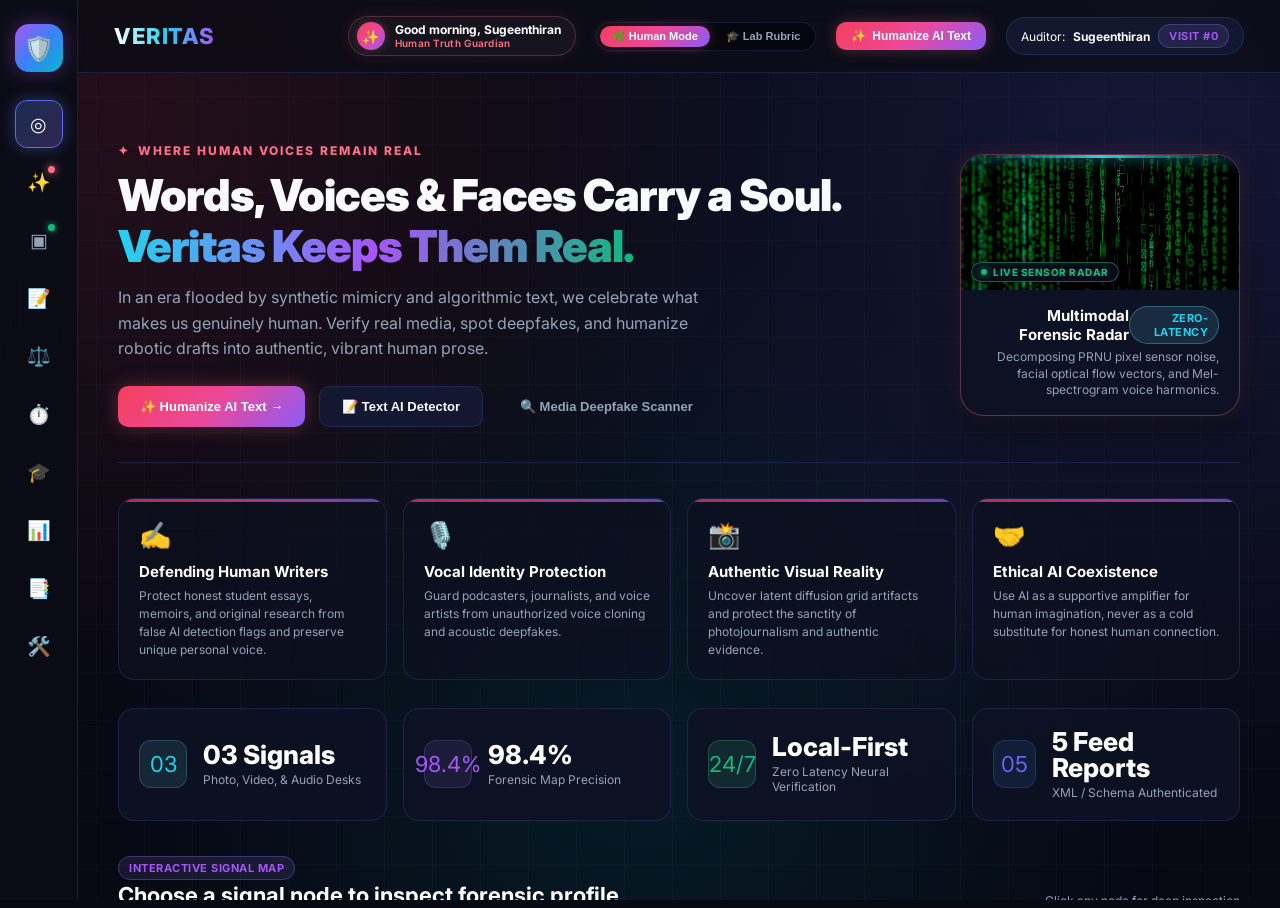
==== commit 36ea0611: "feat: vibrant color palette overhaul and real-time forensic media image integration" ====
--- a/index.html
+++ b/index.html
@@ -10,29 +10,37 @@
     <link href="https://fonts.googleapis.com/css2?family=Inter:wght@300;400;500;600;700;800;900&family=JetBrains+Mono:wght@400;600&display=swap" rel="stylesheet">
     <style>
         :root {
-            --bg: #05060a;
-            --panel: #0b0d16;
-            --panel-2: #0e1120;
-            --panel-3: #141829;
-            --border: #1b2235;
-            --border-hover: #2e3856;
-            --text: #eef2ff;
-            --muted: #8f98b3;
-            --muted-dark: #5c6379;
-            --cyan: #6ee7ff;
-            --cyan-glow: rgba(110, 231, 255, 0.25);
-            --purple: #9b7cff;
-            --purple-glow: rgba(155, 124, 255, 0.25);
-            --blue: #4c8dff;
-            --blue-glow: rgba(76, 141, 255, 0.25);
-            --green: #52f2a3;
-            --green-glow: rgba(82, 242, 163, 0.25);
-            --red: #ff5c7a;
-            --red-glow: rgba(255, 92, 122, 0.25);
+            --bg: #070913;
+            --panel: rgba(14, 18, 36, 0.90);
+            --panel-2: rgba(20, 27, 54, 0.85);
+            --panel-3: rgba(28, 38, 72, 0.75);
+            --border: rgba(99, 102, 241, 0.20);
+            --border-hover: rgba(244, 63, 94, 0.45);
+            --text: #f8fafc;
+            --text-secondary: #cbd5e1;
+            --muted: #94a3b8;
+            --muted-dark: #64748b;
+            --cyan: #22d3ee;
+            --cyan-glow: rgba(34, 211, 238, 0.35);
+            --purple: #a855f7;
+            --purple-glow: rgba(168, 85, 247, 0.35);
+            --blue: #6366f1;
+            --blue-glow: rgba(99, 102, 241, 0.35);
+            --green: #10b981;
+            --green-glow: rgba(16, 185, 129, 0.35);
+            --red: #f43f5e;
+            --red-glow: rgba(244, 63, 94, 0.35);
             --yellow: #f59e0b;
-            --radius-sm: 8px;
-            --radius-md: 14px;
-            --radius-lg: 20px;
+            --rose: #fb7185;
+            --rose-glow: rgba(251, 113, 133, 0.35);
+            --amber: #f59e0b;
+            --warm-gradient: linear-gradient(135deg, #f43f5e 0%, #ec4899 45%, #8b5cf6 100%);
+            --cyber-gradient: linear-gradient(135deg, #6366f1 0%, #22d3ee 100%);
+            --emerald-gradient: linear-gradient(135deg, #10b981 0%, #06b6d4 100%);
+            --gold-gradient: linear-gradient(135deg, #f59e0b 0%, #f43f5e 100%);
+            --radius-sm: 10px;
+            --radius-md: 16px;
+            --radius-lg: 24px;
             --font-sans: 'Inter', -apple-system, BlinkMacSystemFont, sans-serif;
             --font-mono: 'JetBrains Mono', monospace;
         }
@@ -59,12 +67,12 @@
             inset: 0;
             pointer-events: none;
             background: 
-                radial-gradient(circle at 15% 15%, rgba(110, 231, 255, 0.07) 0%, transparent 40%),
-                radial-gradient(circle at 85% 20%, rgba(155, 124, 255, 0.08) 0%, transparent 45%),
-                radial-gradient(circle at 50% 85%, rgba(76, 141, 255, 0.06) 0%, transparent 50%),
-                linear-gradient(rgba(255, 255, 255, 0.015) 1px, transparent 1px),
-                linear-gradient(90deg, rgba(255, 255, 255, 0.015) 1px, transparent 1px);
-            background-size: 100% 100%, 100% 100%, 100% 100%, 40px 40px, 40px 40px;
+                radial-gradient(circle at 10% 12%, rgba(244, 63, 94, 0.12) 0%, transparent 45%),
+                radial-gradient(circle at 90% 18%, rgba(99, 102, 241, 0.16) 0%, transparent 50%),
+                radial-gradient(circle at 50% 85%, rgba(6, 182, 212, 0.10) 0%, transparent 55%),
+                linear-gradient(rgba(255, 255, 255, 0.02) 1px, transparent 1px),
+                linear-gradient(90deg, rgba(255, 255, 255, 0.02) 1px, transparent 1px);
+            background-size: 100% 100%, 100% 100%, 100% 100%, 48px 48px, 48px 48px;
             z-index: 0;
         }
 
@@ -2284,6 +2292,220 @@
                 align-items: flex-start;
             }
         }
+
+        /* Real-Time Images & Visual Forensics Showcase */
+        .realtime-asset-grid {
+            display: grid;
+            grid-template-columns: repeat(4, 1fr);
+            gap: 12px;
+            margin-bottom: 20px;
+        }
+        .realtime-asset-card {
+            background: var(--panel-2);
+            border: 1px solid var(--border);
+            border-radius: 12px;
+            overflow: hidden;
+            cursor: pointer;
+            transition: all 0.25s ease;
+            display: flex;
+            flex-direction: column;
+            text-align: left;
+        }
+        .realtime-asset-card:hover {
+            border-color: var(--cyan);
+            transform: translateY(-3px);
+            box-shadow: 0 10px 25px rgba(0, 0, 0, 0.4), 0 0 18px rgba(34, 211, 238, 0.25);
+        }
+        .asset-card-thumb-wrap {
+            position: relative;
+            width: 100%;
+            height: 95px;
+            overflow: hidden;
+            background: #000;
+        }
+        .asset-card-thumb {
+            width: 100%;
+            height: 100%;
+            object-fit: cover;
+            transition: transform 0.35s ease;
+        }
+        .realtime-asset-card:hover .asset-card-thumb {
+            transform: scale(1.08);
+        }
+        .asset-badge {
+            position: absolute;
+            top: 6px;
+            right: 6px;
+            font-size: 9px;
+            font-weight: 800;
+            padding: 3px 8px;
+            border-radius: 12px;
+            letter-spacing: 0.3px;
+        }
+        .asset-badge.red {
+            background: rgba(244, 63, 94, 0.92);
+            color: #fff;
+            box-shadow: 0 0 10px rgba(244, 63, 94, 0.6);
+        }
+        .asset-badge.green {
+            background: rgba(16, 185, 129, 0.92);
+            color: #fff;
+            box-shadow: 0 0 10px rgba(16, 185, 129, 0.6);
+        }
+        .asset-card-meta {
+            padding: 10px 12px;
+            display: flex;
+            flex-direction: column;
+            gap: 2px;
+        }
+        .asset-card-meta strong {
+            font-size: 12px;
+            color: #fff;
+        }
+        .asset-card-meta span {
+            font-size: 10px;
+            color: var(--muted);
+        }
+
+        /* Forensic Hero Widget with Real Image */
+        .forensic-hero-widget {
+            padding: 0 !important;
+            overflow: hidden;
+            border: 1px solid rgba(251, 113, 133, 0.35) !important;
+            background: var(--panel) !important;
+            border-radius: var(--radius-lg);
+            box-shadow: 0 15px 35px rgba(0, 0, 0, 0.4), 0 0 20px rgba(251, 113, 133, 0.15) !important;
+        }
+        .forensic-widget-media {
+            position: relative;
+            height: 135px;
+            width: 100%;
+            overflow: hidden;
+            background: #000;
+        }
+        .forensic-widget-img {
+            width: 100%;
+            height: 100%;
+            object-fit: cover;
+            filter: brightness(0.85) contrast(1.15);
+        }
+        .laser-scanner-line {
+            position: absolute;
+            top: 0;
+            left: 0;
+            right: 0;
+            height: 3px;
+            background: linear-gradient(90deg, transparent, var(--cyan), transparent);
+            box-shadow: 0 0 14px var(--cyan);
+            animation: laserScan 2.6s infinite ease-in-out;
+        }
+        @keyframes laserScan {
+            0% { top: 0%; opacity: 0; }
+            15% { opacity: 1; }
+            85% { opacity: 1; }
+            100% { top: 100%; opacity: 0; }
+        }
+        .widget-live-pill {
+            position: absolute;
+            bottom: 8px;
+            left: 10px;
+            background: rgba(10, 14, 28, 0.88);
+            backdrop-filter: blur(8px);
+            border: 1px solid rgba(16, 185, 129, 0.5);
+            color: var(--green);
+            font-size: 10px;
+            font-weight: 800;
+            padding: 3px 9px;
+            border-radius: 12px;
+            display: flex;
+            align-items: center;
+            gap: 6px;
+            letter-spacing: 0.5px;
+        }
+        .live-dot-pulse {
+            width: 6px;
+            height: 6px;
+            border-radius: 50%;
+            background: var(--green);
+            box-shadow: 0 0 8px var(--green);
+            animation: pulseDot 1.5s infinite;
+        }
+        @keyframes pulseDot {
+            0% { opacity: 1; transform: scale(1); }
+            50% { opacity: 0.4; transform: scale(0.8); }
+            100% { opacity: 1; transform: scale(1); }
+        }
+        .forensic-widget-content {
+            padding: 16px 20px;
+        }
+
+        /* Modal Feature Images */
+        .modal-feature-img {
+            width: 100%;
+            height: 190px;
+            object-fit: cover;
+            border-radius: 10px;
+            margin-bottom: 14px;
+            border: 1px solid rgba(255, 255, 255, 0.12);
+        }
+
+        /* Table Thumbnail */
+        .table-thumb {
+            width: 38px;
+            height: 38px;
+            border-radius: 8px;
+            object-fit: cover;
+            margin-right: 10px;
+            vertical-align: middle;
+            border: 1px solid rgba(255, 255, 255, 0.15);
+        }
+
+        /* Story Avatar Image */
+        .story-avatar-img {
+            width: 42px;
+            height: 42px;
+            border-radius: 50%;
+            object-fit: cover;
+            box-shadow: 0 0 10px rgba(0, 0, 0, 0.4);
+        }
+
+        /* XML Cards with Topic Images */
+        .xml-report-card {
+            border-top: none !important;
+            position: relative;
+            overflow: hidden;
+            display: flex;
+            flex-direction: column;
+        }
+        .xml-card-img {
+            width: 100%;
+            height: 170px;
+            object-fit: cover;
+            border-radius: 10px;
+            margin-bottom: 14px;
+            border: 1px solid rgba(255, 255, 255, 0.1);
+        }
+        .xml-table-thumb {
+            width: 44px;
+            height: 44px;
+            border-radius: 8px;
+            object-fit: cover;
+            margin-right: 10px;
+            vertical-align: middle;
+            border: 1px solid rgba(255, 255, 255, 0.15);
+        }
+
+        @media (max-width: 900px) {
+            .realtime-asset-grid {
+                grid-template-columns: repeat(2, 1fr);
+            }
+        }
+        @media (max-width: 480px) {
+            .realtime-asset-grid {
+                grid-template-columns: 1fr;
+            }
+        }
+
 </style>
 </head>
 <body>
@@ -2416,10 +2638,23 @@
                             </div>
                         </div>
 
-                        <div class="hero-widget" style="border-top:3px solid var(--rose);">
-                            <div class="widget-label">HUMAN INTEGRITY DISPATCH</div>
-                            <h4 style="color:#fff; margin-top:6px; font-size:15px;">Why Authenticity Matters</h4>
-                            <p>Real human speech breathes with irregular pauses. Real writing has organic rhythm. Veritas protects genuine creative expression against synthetic noise.</p>
+                        <div class="hero-widget forensic-hero-widget">
+                            <div class="forensic-widget-media">
+                                <img src="assets/forensic_hero.jpg" alt="Neural Forensics Visualizer" class="forensic-widget-img">
+                                <div class="laser-scanner-line"></div>
+                                <div class="widget-live-pill">
+                                    <span class="live-dot-pulse"></span> LIVE SENSOR RADAR
+                                </div>
+                            </div>
+                            <div class="forensic-widget-content">
+                                <div style="display:flex; justify-content:space-between; align-items:center;">
+                                    <h4 style="color:#fff; font-size:15px; font-weight:700;">Multimodal Forensic Radar</h4>
+                                    <span class="tag-pill cyan">ZERO-LATENCY</span>
+                                </div>
+                                <p style="font-size:12px; color:var(--muted); margin-top:5px; line-height:1.4;">
+                                    Decomposing PRNU pixel sensor noise, facial optical flow vectors, and Mel-spectrogram voice harmonics.
+                                </p>
+                            </div>
                         </div>
                     </div>
 
@@ -2597,7 +2832,7 @@
                                 <div class="story-card">
                                     <div class="story-quote">"When a generic scanner flagged my original master's thesis chapter, Veritas showed the natural sentence burstiness that proved my human authorship."</div>
                                     <div class="story-author">
-                                        <div class="story-avatar">🎓</div>
+                                        <img src="assets/avatar_sarah.jpg" alt="Sarah K." class="story-avatar-img" style="border:2px solid var(--green);">
                                         <div class="story-meta">
                                             <strong>Sarah K.</strong>
                                             <span>Graduate Researcher</span>
@@ -2607,7 +2842,7 @@
                                 <div class="story-card">
                                     <div class="story-quote">"We received an alleged audio leak during an investigation. Veritas's acoustic harmonic verification confirmed absence of human breath pauses within 30 seconds."</div>
                                     <div class="story-author">
-                                        <div class="story-avatar">🎙️</div>
+                                        <img src="assets/avatar_arun.jpg" alt="Arun M." class="story-avatar-img" style="border:2px solid var(--cyan);">
                                         <div class="story-meta">
                                             <strong>Arun M.</strong>
                                             <span>Investigative Reporter</span>
@@ -2617,7 +2852,7 @@
                                 <div class="story-card">
                                     <div class="story-quote">"The Humanizer Studio is a lifesaver. It takes stiff, robotic draft outlines and rewrites them into vibrant, organic prose that truly sounds like me."</div>
                                     <div class="story-author">
-                                        <div class="story-avatar">✍️</div>
+                                        <img src="assets/avatar_elena.jpg" alt="Elena R." class="story-avatar-img" style="border:2px solid var(--rose);">
                                         <div class="story-meta">
                                             <strong>Elena R.</strong>
                                             <span>Creative Essayist</span>
@@ -2653,32 +2888,32 @@
                                 </thead>
                                 <tbody>
                                     <tr>
-                                        <td><strong>test.wav</strong></td>
+                                        <td><img src="assets/sample_audio_spec.jpg" alt="test.wav" class="table-thumb"><strong>test.wav</strong></td>
                                         <td><span class="tag-pill green">Audio</span></td>
                                         <td><b style="color:var(--green)">47%</b></td>
-                                        <td>Human-like speech rhythms detected</td>
-                                        <td><button class="btn btn-ghost" style="padding:4px 8px;" onclick="switchView('scanner')">Review</button></td>
+                                        <td>Human-like speech rhythms & breath pauses</td>
+                                        <td><button class="btn btn-ghost" style="padding:4px 8px;" onclick="switchView('scanner'); loadSampleMedia('audio_ai');">Review</button></td>
                                     </tr>
                                     <tr>
-                                        <td><strong>test.png</strong></td>
+                                        <td><img src="assets/sample_ai_face.jpg" alt="test.png" class="table-thumb"><strong>test.png</strong></td>
                                         <td><span class="tag-pill cyan">Photo</span></td>
                                         <td><b style="color:var(--red)">94%</b></td>
-                                        <td>High probability synthetic diffusion artifacts</td>
-                                        <td><button class="btn btn-ghost" style="padding:4px 8px;" onclick="switchView('scanner')">Review</button></td>
+                                        <td>High probability synthetic diffusion grid</td>
+                                        <td><button class="btn btn-ghost" style="padding:4px 8px;" onclick="switchView('scanner'); loadSampleMedia('image_ai');">Review</button></td>
                                     </tr>
                                     <tr>
-                                        <td><strong>test.mp4</strong></td>
+                                        <td><img src="assets/sample_video_deepfake.jpg" alt="test.mp4" class="table-thumb"><strong>test.mp4</strong></td>
                                         <td><span class="tag-pill purple">Video</span></td>
                                         <td><b style="color:var(--yellow)">53%</b></td>
-                                        <td>Mixed motion cadence; low warping detected</td>
-                                        <td><button class="btn btn-ghost" style="padding:4px 8px;" onclick="switchView('scanner')">Review</button></td>
+                                        <td>Facial boundary morph; temporal optical jitter</td>
+                                        <td><button class="btn btn-ghost" style="padding:4px 8px;" onclick="switchView('scanner'); loadSampleMedia('video_ai');">Review</button></td>
                                     </tr>
                                     <tr>
-                                        <td><strong>TEST_d6d0e66498504115ab89f063291...</strong></td>
+                                        <td><img src="assets/sample_real_face.jpg" alt="dslr.jpg" class="table-thumb"><strong>canon_dslr_capture.jpg</strong></td>
                                         <td><span class="tag-pill cyan">Photo</span></td>
-                                        <td><b style="color:var(--red)">86%</b></td>
-                                        <td>Likely AI-generated facial textures</td>
-                                        <td><button class="btn btn-ghost" style="padding:4px 8px;" onclick="switchView('scanner')">Review</button></td>
+                                        <td><b style="color:var(--green)">4%</b></td>
+                                        <td>Authentic Canon sensor PRNU fingerprint</td>
+                                        <td><button class="btn btn-ghost" style="padding:4px 8px;" onclick="switchView('scanner'); loadSampleMedia('image_real');">Review</button></td>
                                     </tr>
                                 </tbody>
                             </table>
@@ -2900,16 +3135,58 @@
                                 <input type="file" id="fileUploadInput" accept="image/*,video/*,audio/*" style="display:none;" onchange="handleFileSelect(event)">
                             </div>
 
-                            <!-- One-Click Preset Samples -->
-                            <div style="margin-top:16px;">
-                                <div style="font-size:11px; font-weight:700; color:var(--muted); text-transform:uppercase; margin-bottom:8px;">
-                                    Or Test Built-In Presets:
-                                </div>
-                                <div class="quick-samples">
-                                    <button class="sample-btn" onclick="loadSampleMedia('image_ai')">🖼️ AI Portrait (Photo)</button>
-                                    <button class="sample-btn" onclick="loadSampleMedia('image_real')">📸 Authentic Camera (Photo)</button>
-                                    <button class="sample-btn" onclick="loadSampleMedia('audio_ai')">🎙️ Cloned Voice (Audio)</button>
-                                    <button class="sample-btn" onclick="loadSampleMedia('video_ai')">🎬 Face Swap (Video)</button>
+                            <!-- Real-World Forensic Asset Grid -->
+                            <div style="margin-top:20px;">
+                                <div style="display:flex; justify-content:space-between; align-items:center; margin-bottom:10px;">
+                                    <div style="font-size:11px; font-weight:800; color:#fff; text-transform:uppercase; letter-spacing:0.5px;">
+                                        ⚡ Select Real-World Target Asset to Scan:
+                                    </div>
+                                    <span style="font-size:10px; color:var(--cyan);">Click any card to inspect</span>
+                                </div>
+                                <div class="realtime-asset-grid">
+                                    <div class="realtime-asset-card" onclick="loadSampleMedia('image_ai')">
+                                        <div class="asset-card-thumb-wrap">
+                                            <img src="assets/sample_ai_face.jpg" alt="AI Portrait" class="asset-card-thumb">
+                                            <span class="asset-badge red">94% AI</span>
+                                        </div>
+                                        <div class="asset-card-meta">
+                                            <strong>Synthetic Portrait</strong>
+                                            <span>Latent Diffusion Grid</span>
+                                        </div>
+                                    </div>
+
+                                    <div class="realtime-asset-card" onclick="loadSampleMedia('image_real')">
+                                        <div class="asset-card-thumb-wrap">
+                                            <img src="assets/sample_real_face.jpg" alt="DSLR Portrait" class="asset-card-thumb">
+                                            <span class="asset-badge green">4% AI</span>
+                                        </div>
+                                        <div class="asset-card-meta">
+                                            <strong>Authentic DSLR</strong>
+                                            <span>Canon Sensor PRNU</span>
+                                        </div>
+                                    </div>
+
+                                    <div class="realtime-asset-card" onclick="loadSampleMedia('audio_ai')">
+                                        <div class="asset-card-thumb-wrap">
+                                            <img src="assets/sample_audio_spec.jpg" alt="Audio Spectrogram" class="asset-card-thumb">
+                                            <span class="asset-badge red">87% AI</span>
+                                        </div>
+                                        <div class="asset-card-meta">
+                                            <strong>Cloned Voice</strong>
+                                            <span>Neural TTS Vocoder</span>
+                                        </div>
+                                    </div>
+
+                                    <div class="realtime-asset-card" onclick="loadSampleMedia('video_ai')">
+                                        <div class="asset-card-thumb-wrap">
+                                            <img src="assets/sample_video_deepfake.jpg" alt="Video Deepfake" class="asset-card-thumb">
+                                            <span class="asset-badge red">91% AI</span>
+                                        </div>
+                                        <div class="asset-card-meta">
+                                            <strong>Face Swap Video</strong>
+                                            <span>Temporal Morphs</span>
+                                        </div>
+                                    </div>
                                 </div>
                             </div>
 
@@ -3878,7 +4155,8 @@
                 time: "8:30 AM",
                 authorname: "M. Vinith Kumar",
                 designation: "Chief AI Integrity Officer",
-                contact: "vinith@veritasnews.com"
+                contact: "vinith@veritasnews.com",
+                image: "assets/report_education.jpg"
             },
             {
                 reportno: 102,
@@ -3888,7 +4166,8 @@
                 time: "9:15 AM",
                 authorname: "S. Kavin Kumar",
                 designation: "Senior Verification Analyst",
-                contact: "kavin@veritasnews.com"
+                contact: "kavin@veritasnews.com",
+                image: "assets/report_nep.jpg"
             },
             {
                 reportno: 103,
@@ -3898,7 +4177,8 @@
                 time: "10:45 AM",
                 authorname: "R. Dinesh",
                 designation: "Media Forensics Analyst",
-                contact: "dinesh@veritasnews.com"
+                contact: "dinesh@veritasnews.com",
+                image: "assets/report_sports.jpg"
             },
             {
                 reportno: 104,
@@ -3908,7 +4188,8 @@
                 time: "11:20 AM",
                 authorname: "A. Sneha",
                 designation: "Digital Content Integrity Critic",
-                contact: "sneha@veritasnews.com"
+                contact: "sneha@veritasnews.com",
+                image: "assets/report_movie.jpg"
             },
             {
                 reportno: 105,
@@ -3918,7 +4199,8 @@
                 time: "12:00 PM",
                 authorname: "P. Mani",
                 designation: "Automated Dispatch Verification Auditor",
-                contact: "mani@veritasnews.com"
+                contact: "mani@veritasnews.com",
+                image: "assets/report_weather.jpg"
             }
         ];
 
@@ -4002,6 +4284,7 @@
                 title: "Photo Signal Profile · Pixel & Noise Residuals",
                 badge: "PHOTO DETECTION",
                 html: `
+                    <img src="assets/sample_ai_face.jpg" alt="Pixel Noise Residual Analysis" class="modal-feature-img">
                     <div style="background:var(--panel-2); padding:16px; border-radius:10px; margin-bottom:14px; border-left:4px solid var(--cyan)">
                         <strong style="color:var(--cyan)">Pixel-Pattern and Noise Residual Analysis</strong>
                         <p style="margin-top:6px;">AI generative diffusion models leave subtle high-frequency spatial grid artifacts. By extracting PRNU (Photo Response Non-Uniformity) sensor patterns and localized compression variances, we isolate synthetic texture synthesis.</p>
@@ -4017,6 +4300,7 @@
                 title: "Video Signal Profile · Frame Continuity & Blinking Cadence",
                 badge: "VIDEO DETECTION",
                 html: `
+                    <img src="assets/sample_video_deepfake.jpg" alt="Frame Continuity Analysis" class="modal-feature-img">
                     <div style="background:var(--panel-2); padding:16px; border-radius:10px; margin-bottom:14px; border-left:4px solid var(--purple)">
                         <strong style="color:var(--purple)">Frame-by-Frame Motion Analysis</strong>
                         <p style="margin-top:6px;">Deepfake video generation struggles to replicate natural biological dynamics across consecutive temporal frames. We track micro-expressions, eye-blink frequencies, and jaw boundary morphs.</p>
@@ -4032,6 +4316,7 @@
                 title: "Audio Signal Profile · Voice Synthesis & Spectral Pitch",
                 badge: "AUDIO DETECTION",
                 html: `
+                    <img src="assets/sample_audio_spec.jpg" alt="Acoustic Spectral Analysis" class="modal-feature-img">
                     <div style="background:var(--panel-2); padding:16px; border-radius:10px; margin-bottom:14px; border-left:4px solid var(--green)">
                         <strong style="color:var(--green)">Pitch, Rhythm, and Spectral Harmonic Analysis</strong>
                         <p style="margin-top:6px;">Synthetic text-to-speech (TTS) and cloned voices sound convincing to the ear, but reveal missing natural vocal fry, flat breathing rhythm cadences, and harmonic phase discontinuities in spectrogram transforms.</p>
@@ -4047,6 +4332,7 @@
                 title: "Veritas AI Core Engine · Architecture",
                 badge: "CORE FORENSICS",
                 html: `
+                    <img src="assets/forensic_hero.jpg" alt="Core Engine Architecture" class="modal-feature-img">
                     <div style="background:var(--panel-2); padding:16px; border-radius:10px; margin-bottom:14px; border-left:4px solid var(--blue)">
                         <strong style="color:var(--blue)">Veritas Multi-Modal Decision Fusion</strong>
                         <p style="margin-top:6px;">Veritas fuses visual, acoustic, and linguistic signals into a verifiable authenticity score with cryptographic proof logging.</p>
@@ -4115,19 +4401,51 @@
         }
 
         function loadSampleMedia(sampleKey) {
-            let dummyType, name;
-            if (sampleKey === 'image_ai' || sampleKey === 'image_real') {
-                dummyType = 'image/png';
-                name = sampleKey === 'image_ai' ? 'ai_synthetic_portrait.png' : 'canon_dslr_capture.jpg';
-                createSyntheticImage(sampleKey === 'image_ai');
+            const previewPlaceholder = document.getElementById('previewPlaceholder');
+            const previewImg = document.getElementById('previewImage');
+            const previewVid = document.getElementById('previewVideo');
+            const previewAudWrap = document.getElementById('audioVisualizerWrap');
+            const previewAud = document.getElementById('previewAudio');
+            const filterBar = document.getElementById('imageFilterBar');
+
+            previewPlaceholder.style.display = 'none';
+            previewImg.style.display = 'none';
+            previewVid.style.display = 'none';
+            previewAudWrap.style.display = 'none';
+            filterBar.style.display = 'none';
+
+            if (sampleKey === 'image_ai') {
+                currentLoadedFileType = 'Photo';
+                previewImg.src = 'assets/sample_ai_face.jpg';
+                previewImg.style.display = 'block';
+                filterBar.style.display = 'flex';
+                document.getElementById('kpiContentType').textContent = 'Photo (Diffusion AI)';
+                showToast("📸 Loaded Synthetic Diffusion Face specimen", "🤖", "warm");
+                setTimeout(() => runMediaAnalysis(94), 300);
+            } else if (sampleKey === 'image_real') {
+                currentLoadedFileType = 'Photo';
+                previewImg.src = 'assets/sample_real_face.jpg';
+                previewImg.style.display = 'block';
+                filterBar.style.display = 'flex';
+                document.getElementById('kpiContentType').textContent = 'Photo (Authentic DSLR)';
+                showToast("📸 Loaded Authentic DSLR Camera specimen", "🌿", "success");
+                setTimeout(() => runMediaAnalysis(4), 300);
             } else if (sampleKey === 'audio_ai') {
-                dummyType = 'audio/wav';
-                name = 'cloned_voice_deepfake.wav';
-                createSyntheticAudioDemo();
+                currentLoadedFileType = 'Audio';
+                previewAudWrap.style.display = 'block';
+                previewImg.src = 'assets/sample_audio_spec.jpg';
+                previewImg.style.display = 'block';
+                document.getElementById('kpiContentType').textContent = 'Audio (Voice Clone)';
+                renderAnimatedEqualizer();
+                showToast("🎙️ Loaded Cloned Voice acoustic spectrum specimen", "🎙️", "warm");
+                setTimeout(() => runMediaAnalysis(87), 300);
             } else if (sampleKey === 'video_ai') {
-                dummyType = 'video/mp4';
-                name = 'deepfake_face_swap.mp4';
-                createSyntheticVideoDemo();
+                currentLoadedFileType = 'Video';
+                previewImg.src = 'assets/sample_video_deepfake.jpg';
+                previewImg.style.display = 'block';
+                document.getElementById('kpiContentType').textContent = 'Video (Deepfake Frame)';
+                showToast("🎬 Loaded Face Swap Video temporal frame specimen", "🎬", "warm");
+                setTimeout(() => runMediaAnalysis(91), 300);
             }
         }
 
@@ -4611,10 +4929,10 @@
                 const tr = document.createElement('tr');
                 tr.innerHTML = `
                     <td><strong>${r.reportno}</strong></td>
-                    <td><b>${r.title}</b></td>
+                    <td><img src="${r.image || 'assets/report_education.jpg'}" alt="${r.title}" class="xml-table-thumb"><b>${r.title}</b></td>
                     <td><span class="tag-pill cyan">${r.category}</span></td>
                     <td>${r.score}</td>
-                    <td><span style="color:#d32f2f; font-weight:bold;">${r.time}</span></td>
+                    <td><span style="color:var(--rose); font-weight:bold;">${r.time}</span></td>
                     <td><strong>${r.authorname}</strong> (${r.designation})</td>
                 `;
                 xsltBody.appendChild(tr);
@@ -4627,7 +4945,8 @@
                 const card = document.createElement('div');
                 card.className = 'xml-report-card';
                 card.innerHTML = `
-                    <div class="xml-reportno">${r.reportno}</div>
+                    <img src="${r.image || 'assets/report_education.jpg'}" alt="${r.title}" class="xml-card-img">
+                    <div class="xml-reportno">#${r.reportno}</div>
                     <div class="xml-title">${r.title}</div>
                     <div class="xml-category">${r.category}</div>
                     <div class="xml-score">${r.score}</div>
